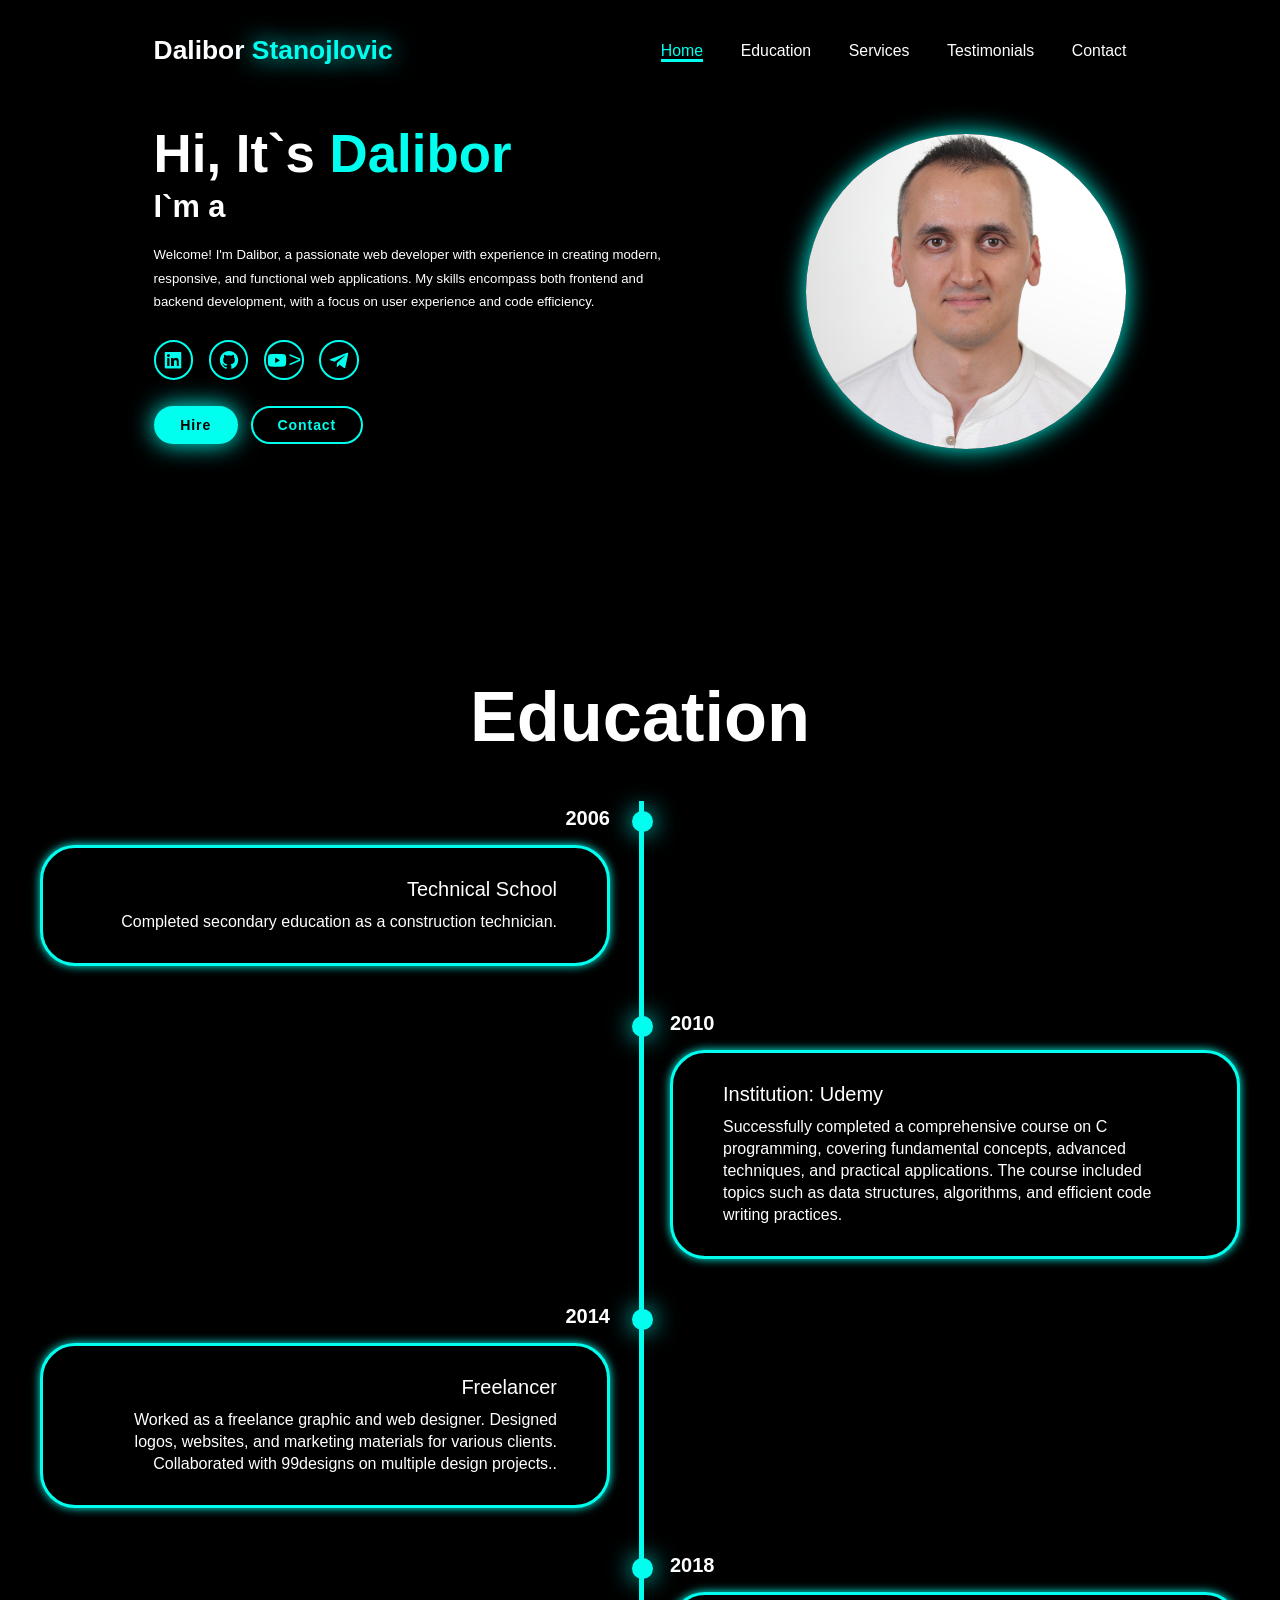
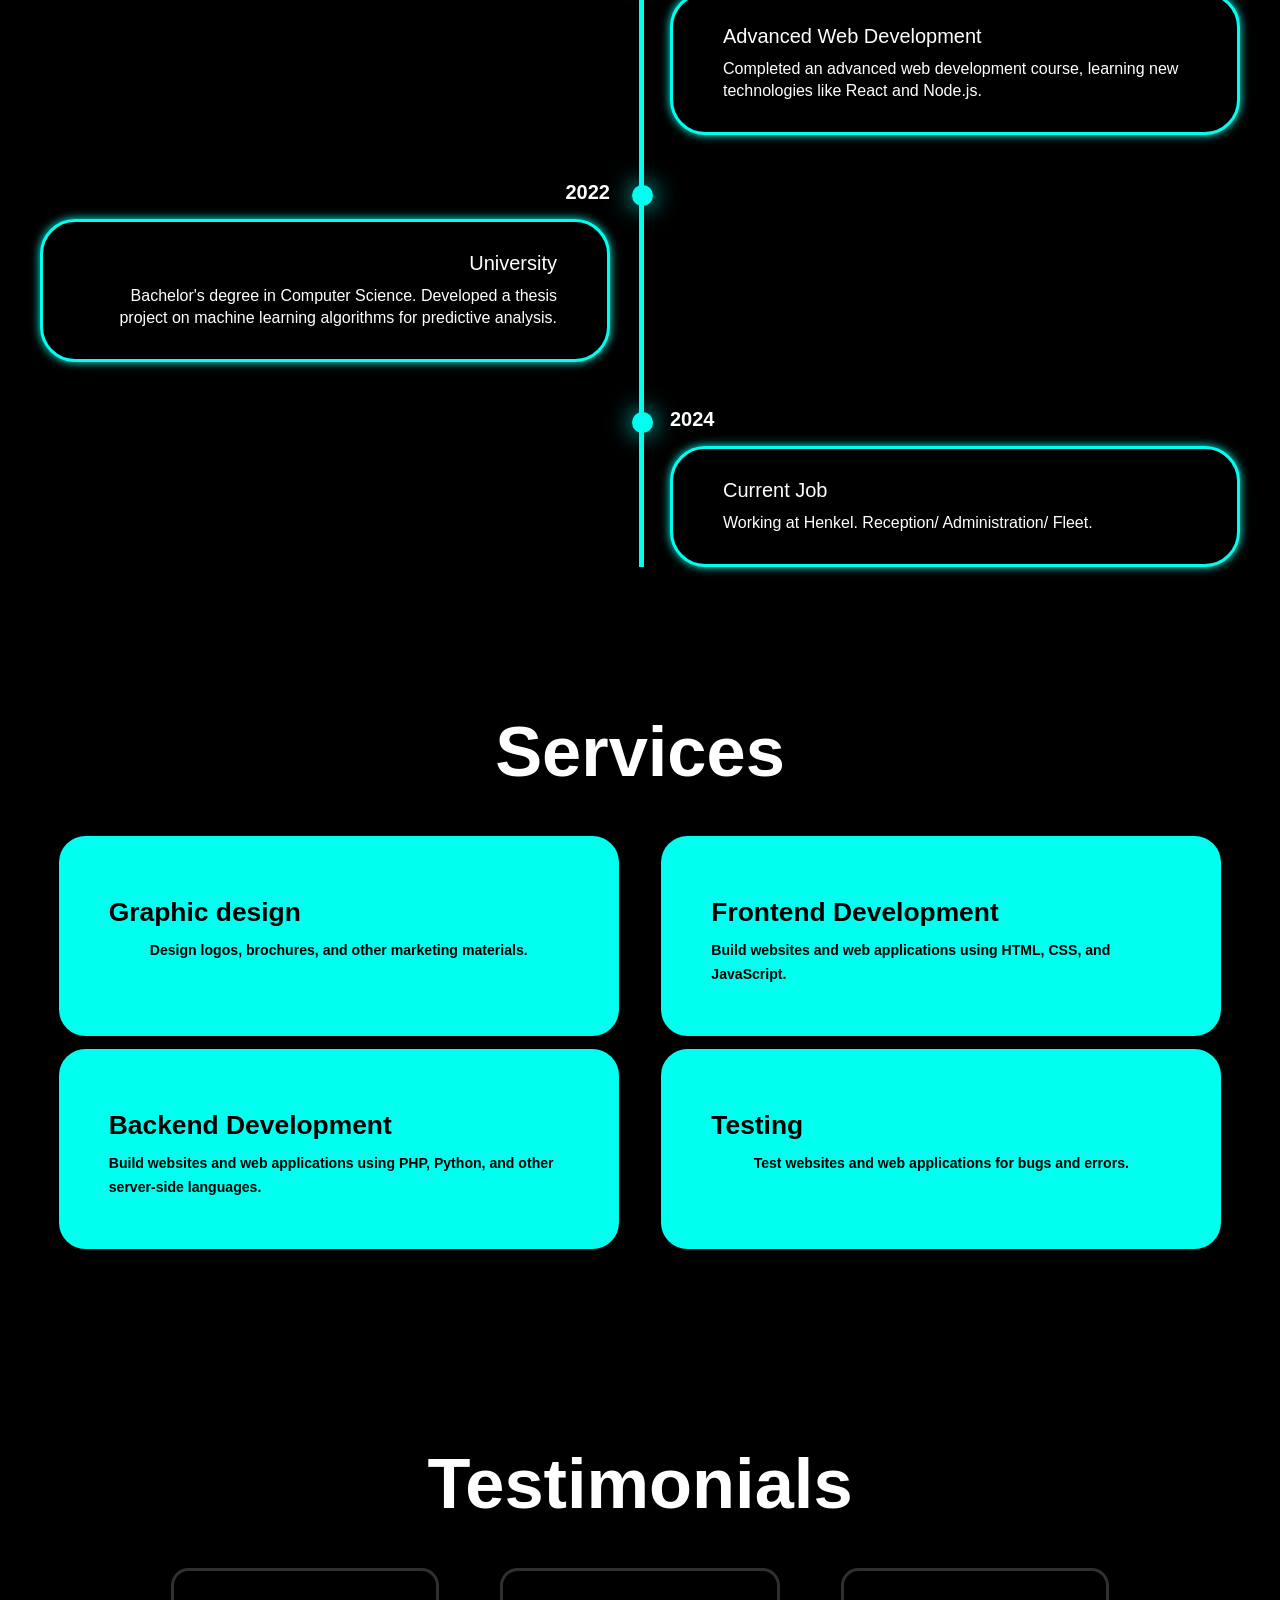
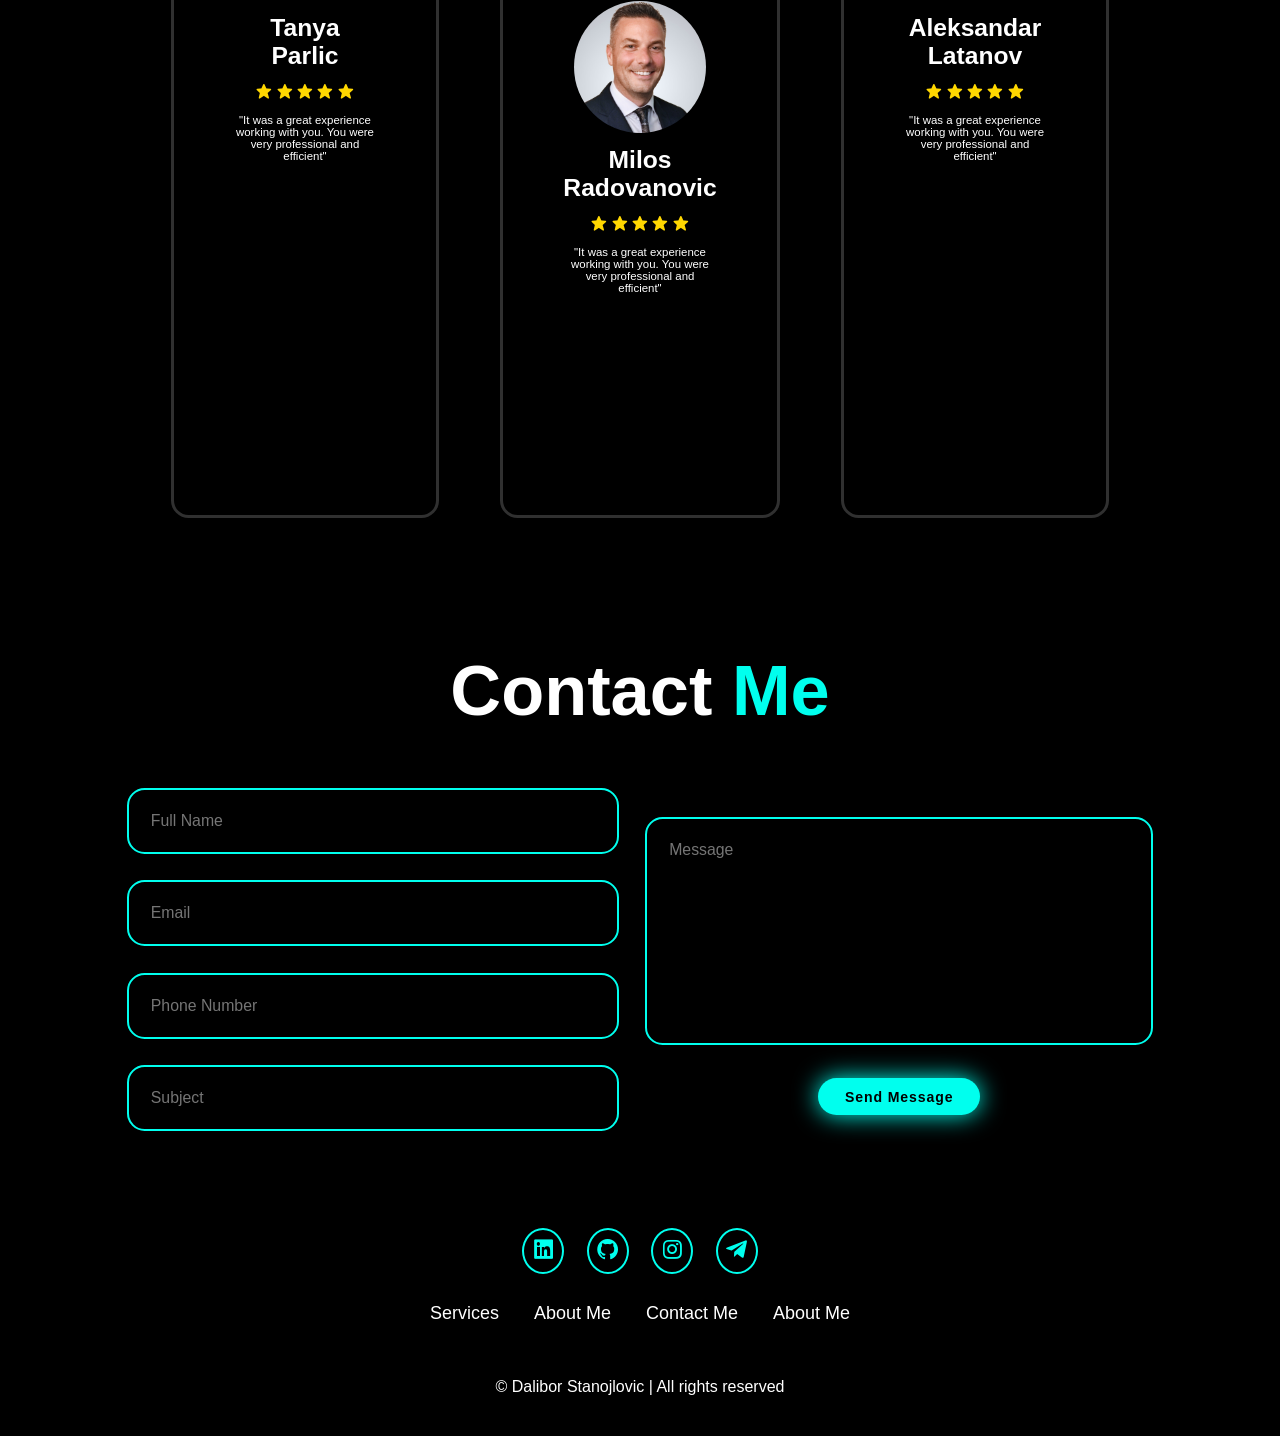
==== portfolio/index.html @ 65d7e9b8 "Add files via upload" ====
<!DOCTYPE html>
<html lang="en">
<head>
    <meta charset="UTF-8">
    <meta name="viewport" content="width=device-width, initial-scale=1.0">
    <meta name="description" content="Portfolio website of Dalibor Stanojlovic, a web developer specializing in frontend and backend development.">
    <meta name="keywords" content="Dalibor Stanojlovic, web developer, frontend development, backend development, portfolio">
    <meta name="author" content="Dalibor Stanojlovic">
    <meta name="robots" content="index, follow">
    <title>Responsive Portfolio Website</title>
    <link rel="stylesheet" href="style.css">
    <link href='https://unpkg.com/boxicons@2.1.4/css/boxicons.min.css' rel='stylesheet'>
</head>
<body>

    <header class="header">
        <a href="#home" class="logo">Dalibor<span> Stanojlovic</span></a>

        <i class='bx bx-menu' id="menu-icon"></i>

        <nav class="navbar">
          <a href="#home" class="active">Home</a>
          <a href="#education">Education</a>
          <a href="#services">Services</a>
          <a href="#testimonials">Testimonials</a>
          <a href="#contact">Contact</a>
        </nav>
    </header>

    <section class="home" id="home">
        <div class="home-content">
            <h1>Hi, It`s<span> Dalibor</span></h1>
            <h3 class="text-animation">I`m a <span></span></h3>
            <p>
                Welcome! I'm Dalibor, a passionate web developer with experience in creating modern, responsive, 
                and functional web applications. My skills encompass both frontend and backend development, 
                with a focus on user experience and code efficiency.
            </p>

            <div class="social-icons">
                <a href="https://www.linkedin.com/in/dalibor-stanojlovic-0438a7133/"><i class='bx bxl-linkedin-square'></i></a>
                <a href="https://github.com/daliborbuca"><i class='bx bxl-github'></i></a>
                <a href="https://www.youtube.com/@WordPressFactory-c9y"><i class='bx bxl-youtube'></i>></i></a>
                <a href="https://t.me/DaliborBuca"><i class='bx bxl-telegram'></i></a>
            </div>

            <div class="btn-group">
                <a href="#" class="btn">Hire</a>
                <a href="#contact" class="btn">Contact</a>
            </div>
        </div>
        <div class="home-img">
            <img src="image.jpg" alt="">
        </div>
    </section>

    <section class="education" id="education">
        <h2 class="heading">Education</h2>

        <div class="timeline-items">
            <div class="timeline-item"> 
                <div class="timeline-dot"></div>
                <div class="timeline-date">2006</div>
                <div class="timeline-content">
                    <h3>Technical School</h3>
                    <p>Completed secondary education as a construction technician.</p>
                </div>
            </div>

            <div class="timeline-item"> 
                <div class="timeline-dot"></div>
                <div class="timeline-date">2010</div>
                <div class="timeline-content">
                    <h3>Institution: Udemy</h3>
                    <p>Successfully completed a comprehensive course on C programming, 
                      covering fundamental concepts, advanced techniques, and practical applications. 
                      The course included topics such as data structures, algorithms, and efficient code writing practices.</p>
                </div>
            </div>

            <div class="timeline-item"> 
                <div class="timeline-dot"></div>
                <div class="timeline-date">2014</div>
                <div class="timeline-content">
                    <h3>Freelancer</h3>
                    <p> Worked as a freelance graphic and web designer. 
                        Designed logos, websites, and marketing materials for various clients. 
                      Collaborated with 99designs on multiple design projects..</p>
                </div>
            </div>

            <div class="timeline-item"> 
                <div class="timeline-dot"></div>
                <div class="timeline-date">2018</div>
                <div class="timeline-content">
                    <h3>Advanced Web Development</h3>
                    <p>Completed an advanced web development course, learning new technologies like React and Node.js.</p>
                </div>
            </div>

            <div class="timeline-item"> 
                <div class="timeline-dot"></div>
                <div class="timeline-date">2022</div>
                <div class="timeline-content">
                    <h3>University</h3>
                    <p>Bachelor's degree in Computer Science. Developed a thesis project on machine learning algorithms for predictive analysis.</p>
                </div>
            </div>

            <div class="timeline-item"> 
                <div class="timeline-dot"></div>
                <div class="timeline-date">2024</div>
                <div class="timeline-content">
                    <h3>Current Job</h3>
                    <p>Working at Henkel. Reception/ Administration/ Fleet.</p>
                </div>
            </div>
        </div>
    </section>

    

    <div class="services" id="services"></div>
      <h2 class="heading">Services</h2>
      
    
      <div class="services-container">

          <div class="service-box">
            <div class="service-info">
              <h4>Graphic design</h4>
              <p>Design logos, brochures, and other marketing materials.</p>
            </div>
          </div>

          <div class="service-box">
            <div class="service-info">
              <h4>Frontend Development</h4>
              <p>Build websites and web applications using HTML, CSS, and JavaScript.</p>
            </div>
          </div>


          <div class="service-box">
            <div class="service-info">
              <h4>Backend Development</h4>
              <p>Build websites and web applications using PHP, Python, and other server-side languages.</p>
            </div>
          </div>

          <div class="service-box">
            <div class="service-info">
              <h4>Testing</h4>
              <p>Test websites and web applications for bugs and errors.</p>
            </div>
          </div>
        </div>
      </section>

    
      <section class="testimonials" id="testimonials">
            <div class="testimonials-box">
                <h2 class="heading">Testimonials</h2>

                <div class="wrapper">
                    <div class="testimonials-items">
                        <img src="1.jpg" alt="">
                        <h2>Tanya Parlic</h2>
                        <div class="rating">
                            <i class='bx bxs-star' 
                            id="star"></i>
                            <i class='bx bxs-star' 
                            id="star"></i>
                            <i class='bx bxs-star' 
                            id="star"></i>
                            <i class='bx bxs-star' 
                            id="star"></i>
                            <i class='bx bxs-star' 
                            id="star"></i>
                        </div>
                        <p>"It was a great experience working with you. 
                          You were very professional and efficient"</p>
                    </div>
                    <div class="testimonials-items">
                        <img src="2.jpg" alt="">
                        <h2>Milos Radovanovic</h2>
                        <div class="rating">
                            <i class='bx bxs-star' 
                            id="star"></i>
                            <i class='bx bxs-star' 
                            id="star"></i>
                            <i class='bx bxs-star' 
                            id="star"></i>
                            <i class='bx bxs-star' 
                            id="star"></i>
                            <i class='bx bxs-star' 
                            id="star"></i>
                    </div>
                    <p>"It was a great experience working with you. 
                      You were very professional and efficient"</p>
                </div>
                <div class="testimonials-items">
                    <img src="3.jpg" alt="">
                    <h2>Aleksandar Latanov</h2>
                    <div class="rating">
                        <i class='bx bxs-star' 
                        id="star"></i>
                        <i class='bx bxs-star' 
                        id="star"></i>
                        <i class='bx bxs-star' 
                        id="star"></i>
                        <i class='bx bxs-star' 
                        id="star"></i>
                        <i class='bx bxs-star' 
                        id="star"></i>
                      </div>
                      <p>"It was a great experience working with you. 
                        You were very professional and efficient"</p>
                      </div>
                  </div>
              </div>  
         </section>


      <div class="contact" id="contact">
        <h2 class="heading">Contact <span>Me</span></h2>

      <form action="">
        <div class="input-group">
          <div class="input-box">
            <input type="text" 
            placeholder="Full Name">
            <input type="email"
            placeholder="Email">
          </div>
           
     <div class="input-box">
      <input type="number" 
      placeholder="Phone Number">
      <input type="text"
      placeholder="Subject">
      </div>
        </div>

      <div class="input-group-2">
      <textarea name="" id="" cols="30" rows="10" 
      placeholder="Message"></textarea>
      <input type="submit" value="Send Message" class="btn">
      </div>
      </form>
    </section>

      <footer class="footer">
        <div class="social">
          <a href="#"><i class='bx bxl-linkedin-square'></i></a>
          <a href="#"><i class='bx bxl-github'></i></a>
          <a href="#"><i class='bx bxl-instagram'></i></a>
          <a href="#"><i class='bx bxl-telegram'></i></a>
        </div>

        <ul class="list">
            <li>
              <a href="#">Services</a>
            </li>
            <li>
              <a href="#">About Me</a>
            </li>
            <li>
              <a href="#">Contact Me</a>
            </li>
        
            <li>
              <a href="#">About Me</a>
            </li>
        </ul>
        <p class="copyright">
          © Dalibor Stanojlovic | All rights reserved
          

        </p>
      </footer>

    <script src="script.js" ></script>

</body>
</html>
---- portfolio/style.css ----
/* General Styling */
* {
  margin: 0;
  padding: 0;
  box-sizing: border-box;
  text-decoration: none;
  border: none;
  outline: none;
  scroll-behavior: smooth;
  font-family: "Poppins", sans-serif;
}

:root {
  --bg-color: rgb(0, 0, 0);
  --second-bg-color: rgba(0, 0, 0, 0);
  --text-color: white;
  --main-color: #00ffee;
}

html {
  font-size: 60%; /* Adjust font size as needed */
  overflow-x: hidden;
}

body {
  background: var(--bg-color);
  color: var(--text-color);
}

/* Header Styling */
.header {
  position: fixed;
  top: 0;
  left: 0;
  width: 100%;
  padding: 4rem 12%;
  background: rgba(3, 3, 3, 0.3);
  backdrop-filter: blur(10px);
  display: flex;
  align-items: center;
  justify-content: space-between;
  z-index: 5;
}

.logo {
  font-size: 3rem;
  color: var(--text-color);
  font-weight: 800;
  cursor: pointer;
  transition: transform 0.3s ease; /* Improved transition */
}

.logo:hover {
  transform: scale(1.1);
}

.logo span {
  text-shadow: 0 0 25px var(--main-color);
}

/* Navbar Styling */
.navbar a {
  font-size: 1.8rem;
  color: var(--text-color);
  margin-left: 4rem;
  font-weight: 500;
  transition: color 0.3s ease;
  border-bottom: 3px solid transparent;
}

.navbar a:hover,
.navbar a.active {
  color: var(--main-color);
  border-bottom: 3px solid var(--main-color);
}

/* Menu Icon Styling */
#menu-icon {
  font-size: 3.6rem;
  color: var(--main-color);
  display: none; /* Will be shown on smaller screens */
}

section {
  min-width: 100vh;
  padding: 10rem 12%;
}

.home {
  display: flex;
  align-items: center;
  justify-content: center;
  gap: 15rem;
}

.home-content {
  display: flex;
  flex-direction: column;
  align-items: baseline;
  text-align: left;
  justify-content: center;
  margin-top: 3rem;
}

span {
  color: var(--main-color);
}

.logo span {
  color: var(--main-color);
}

.home-content h3 {
  margin-bottom: 2rem;
  margin-top: 1rem;
  font-size: 3.5rem;
}

.home-content h1 {
  font-size: 6rem;
  font-weight: 700;
  margin-top: 1.5rem;
  line-height: 1;
}

.home-img {
  border-radius: 50%;
}

.home-img img {
  position: relative;
  top: 3rem;
  width: 25vw;
  border-radius: 50%;
  box-shadow: 0 0 25px var(--main-color);
  cursor: pointer;
  transition: 0.4s ease-in-out;
}

.home-img img:hover {
  box-shadow: 0 0 25px var(--main-color), 0 0 50px var(--main-color), 0 0 100px var(--main-color);
}

.home-content p {
  font-size: 1.5rem;
  font-weight: 500;
  line-height: 1.8;
  max-width: 1000px;
}

.social-icons a {
  display: inline-flex;
  justify-content: center;
  align-items: center;
  width: 4.5rem;
  height: 4.5rem;
  background: transparent;
  border: 2px solid var(--main-color);
  font-size: 2.5rem;
  border-radius: 50%;
  color: var(--main-color);
  margin: 3rem 1.5rem 3rem 0;
  transition: 0.3s ease-in-out;
}

.social-icons a:hover {
  color: var(--text-color);
  transform: scale(1.3) translateY(-5px);
  box-shadow: 0 0 25px var(--main-color);
  background-color: var(--main-color);
}

.btn {
  display: inline-block;
  padding: 1rem 2.8rem;
  background: var(--main-color);
  box-shadow: 0 0 25px var(--main-color);
  border-radius: 4rem;
  font-size: 1.6rem;
  color: black;
  border: 2px solid transparent;
  letter-spacing: 0.1rem;
  font-weight: 600;
  transition: 0.3s ease-in-out;
  cursor: pointer;
}

.btn:hover {
  transform: scale(1.05);
  box-shadow: 0 0 50px var(--main-color);
}

.btn-group {
  display: flex;
  align-items: center;
  gap: 1.5rem;
}

.btn-group a:nth-of-type(2) {
  background-color: black;
  color: var(--main-color);
  border: 2px solid var(--main-color);
  box-shadow: 0 0 25px transparent;
}

.btn-group a:nth-of-type(2):hover {
  box-shadow: 0 0 25px var(--main-color);
  background-color: var(--main-color);
  color: black;
}

.text-animation {
  font-size: 34px;
  font-weight: 600;
  min-width: 280px;
}

.text-animation span {
  position: relative;
}

.text-animation span::before {
  content: "Web Developer";
  color: var(--main-color);
  animation: words 20s infinite;
}

.text-animation span::after {
  content: "";
  background-color: var(--bg-color);
  position: absolute;
  width: calc(100% + 8px);
  height: 100%;
  border-left: 3px solid var(--bg-color);
  right: -8px;
  animation: cursor 0.6s infinite, typing 20s steps(14) infinite;
}

@keyframes cursor {
  to {
    border-left: 2px solid var(--main-color);
  }
}

@keyframes words {
  0%, 20% {
    content: "Frontend Developer";
  }
  21%, 40% {
    content: "Web Designer";
  }
  41%, 60% {
    content: "Fullstack Developer";
  }
  61%, 80% {
    content: "Web Developer";
  }
  81%, 100% {
    content: "Software Tester";
  }
}

@keyframes typing {
  10%, 15%, 30%, 35%, 50%, 55%, 70%, 75%, 90% {
    width: 0;
  }
  5%, 20%, 25%, 40%, 45%, 60%, 65%, 80%, 85% {
    width: calc(100% + 8px);
  }
}
.heading{
  font-size: 8rem;
  text-align: center;
  margin: 5rem 0;
}
.education{
  padding: 100px 15px;
  background: var(--second-bg-color);
}
.education h2{
  margin-bottom: 5rem;
}
.timeline-items{
  max-width: 1200px;
  margin: auto;
  display: flex;
  flex-wrap: wrap;
  position: relative;
}
.timeline-items::before{
  content: "";
  position: absolute;
  width: 5px;
  height: 100%;
  background-color: var(--main-color);
  left: calc(50% - 1px);
}
.timeline-item{
  margin-bottom: 40px;
  width: 100%;
  position: relative;
}
.timeline-item:last-child{
  margin-bottom: 0;
}
.timeline-item:nth-child(odd){
  padding-right: calc(50% + 30px);
  text-align: right;
}
.timeline-item:nth-child(even){
  padding-left: calc(50% + 30px);
}
.timeline-dot{
  height: 21px;
  width: 21px;
  background-color: var(--main-color);
  box-shadow: 0 0 25px var(--main-color);
              0 0 50px var(--main-color);
  position: absolute;
  left: calc(50% - 8px);
  border-radius: 50%;
  top: 10px;
}
.timeline-date{
  font-size: 20px;
  font-weight: 800;
  color: white;
  margin: 6px 0 15px;
}
.timeline-content{
  background-color: var(--bg-color);
  border: 3px solid var(--main-color);
  padding: 30px 50px;
  border-radius: 4rem;
  box-shadow: 0 0 10px var(--main-color);
  cursor: pointer;
  transition: 0.3s ease-in-out;
}
.timeline-content:hover{
  transform: scale(1.05);
  box-shadow: 0 0 25px var(--main-color);
}
.timeline-content h3{
  font-size: 20px;
  color: white;
  margin: 0 0 10px;
  font-weight: 500;
}
.timeline-content p{
  color: white;
  font-size: 16px;
  font-weight: 300;
  line-height: 22px;  
}

::-webkit-scrollbar{
  width: 15px;
}
::-webkit-scrollbar-thumb{
  background-color: var(--main-color);
}
::-webkit-scrollbar-track{
  background-color: var(--bg-color);
  width: 50px;
}
.sevices{
  background-color: var(--bg-color);
  color: black;
}
.sevices h2{
  margin-bottom: 5rem;
  color: white;
}
.services-container {
  display: grid;
  grid-template-columns: repeat(2, 1fr);
  align-items: center;
  gap: 1.5rem; /* Smanji gap da boksovi budu bliže jedan drugom */
}

.service-box {
  background-color: var(--main-color);
  height: 200px;
  border-radius: 3rem;
  border: 6px solid transparent;
  cursor: pointer;
  transition: 0.4s ease-in-out;
  color: black; /* Keeps text color black */
  width: 95%; /* Adjust width to make boxes narrower */
  margin: 0 auto; /* Center the box */
  padding: 3rem; /* Adjust padding to make boxes narrower */
}

.service-box:hover {
  background: white;
  color: black;
  border: 5px solid var(--main-color);
  transform: scale(1.03);
}

.service-box .service-info {
  display: flex;
  flex-direction: column;
  text-align: left;
  max-height: 200px;
  justify-self: left;
  align-items: baseline;
  padding: 2rem 2rem; /* Adjust padding inside the box */
}

.service-info h4 {
  font-size: 3rem;
  font-weight: 800;
  line-height: 2;
}

.service-info p {
  font-size: 1.6rem;
  font-weight: 600;
  max-height: 100px;
  line-height: 1.7;
  margin: auto;
}
.testimonials{
    background: var(--second-bg-color);
}
.testimonials-box{
  background-size: cover;
  display: flex;
  align-items: center;
  justify-content: center;
  flex-direction: column;
}
.testimonials .heading{
  margin-bottom: 5rem;
}
.testimonials-box img{
  width: 15rem;
  border-radius: 50%;
  border: 3px solid var(--main-color)
  box-shadow: 0 0 25px var(--main-color) 
}
.wrapper{
  display: grid;
  grid-template-columns: repeat(3, 1fr);
  gap: 3rem;
}
.testimonials-items{
  min-height: 550px;
  max-width: 450px;
  background-color: rgb(0, 0, 0, 0.7);
  border: 3px solid rgb(238, 238, 238, 0.2);
  border-radius: 2rem;
  margin: 0 2rem;
  padding: 30px 60px;
  cursor: pointer;
  display: flex;
  flex-direction: column;
  align-items: center;
  justify-self: center;
  text-align: center;
  gap: 1.5rem;
  color: white;
  transition: 0.4s ease-out;
}
.testimonials-items:hover{
  border: 3px solid var(--main-color);
  transform: translateY(-10px)scale(1.03);
  box-shadow: 0 0 50px var(--main-color);
}
.testimonials-items h2{
  font-size: 2.8rem;
}
.testimonials-items p{
  font-size: 1.3rem;
}
#star {
  color: gold;
  font-size: 2rem;
}
.contact{
  background-color: var(--bg-color);
}  
.contact h2{
  margin-bottom: 3rem;
  color: white;
}
.contact form{
  display: flex;
  align-items: center;
  justify-content: center;
  gap: 3rem;
  margin: 5rem auto;
  text-align: center;
}
.contact form .input-box{
  display: flex;
  justify-content: center;
  flex-wrap: wrap;
}
.contact form .input-box input,
.contact form textarea{
  width: 100%;
  padding: 2.5rem;
  font-size: 1.8rem;
  color: var(--text-color);
  background: var(--bg-color);
  border-radius: 2rem;
  border: 2px solid var(--main-color);
  margin: 1.5rem 0;
  resize: none;
}
.contact form .btn{
  margin-top: 2rem;
}
.footer{
  position: relative;
  bottom: 0;
  width: 100%;
  padding: 40px 0;
  background-color: var(--second-bg-color);
}
.footer .social{
  text-align: center;
  padding-bottom: 25px;
  color: var(--main-color);
}
.footer .social a{
  font-size: 25px;
  color: var(--main-color);
  border: 2px solid var(--main-color);
  width: 42px;
  line-height: 42px;
  display: inline-block;
  text-align: center;
  border-radius: 50%;
  margin: 0 10px;
  transition: 0.3s ease-in-out;
}
.footer .social a:hover{
  transform: scale(1.2)translateY(-10px);
  background-color: var(--main-color);
  color: black;
  box-shadow: 0 0 25px var(--main-color);
}
.footer ul{
  margin-top: 0;
  padding: 0;
  font-size: 18px;
  line-height: 1.6;
  margin-bottom: 0;
  text-align: center;
}
.footer ul li a{
  color: white;
  border-bottom: 3px solid transparent;
  transition: 0.3s ease-in-out;
}
.footer ul li a:hover{
  border-bottom: 3px solid var(--main-color);
}
.footer ul li{
  display: inline-block;
  padding: 0 15px;
}
.footer .copyright{
  margin-top: 50px;
  text-align: center;
  font-size: 16px;
  color: white;
}
@media(max-width:1285px){
  html{
    font-size: 55%;
  }
  .services-container{
    padding-bottom: 7rem;
    grid-template-columns: repeat(2,1fr);
    margin: 0 5rem;
  }
}
@media(max-width:991px){
  header{
    padding: 2rem 3%;
  }
  section{
    padding: 10rem 3% 2rem;
  }
  .timeline-items::before{
    left: 7px;
  }
  .timeline-item:nth-child(odd){
    padding-right: 0;
    text-align: left;
  }

.timeline-item:nth-child(odd),
.timeline-item:nth-child(even){
  padding-left: 37px;
  }
  .timeline-dot{
    left 0;
  }
  .services{
    padding-bottom: 7rem;
  }
  .contact form{
    flex-direction: column;
  }
  .footer{
    padding: 2rem 3%;
  }
}
@media (max-width:895px){
  #menu-icon{
    display: block;
  }
.navbar{
  position: absolute;
  top: 100%;
  right: 0;
  width: 50%;
  padding: 1rem 3%;
  background: rgba(0, 0, 0, 0.8);
  backdrop-filter: blur(20px);
  border-top-left-radius: 2rem;
  border-left: 2px solid var(--main-color);
  border-bottom: 2px solid var(--main-color);
  display: none;
}
.navbar.active{
  display: block;
}
.navbar a{
  display: block;
  font-size: 2rem;
  margin: 3rem 0;
  color: white;
}
.home{
  flex-direction: column-reverse;
  margin: 5rem 4rem;
}
.home-content h3{
  font-size: 2.6rem;
}
.home-content h1{
  font-size: 8rem;
  margin-top: 3rem;
}
.home-content p{
  max-width: 600px;
  margin: 0 auto;
}
.home-img img{
  width: 56vw;
}
.services h2{
  margin-bottom: 3rem;
}
.services-container{
  grid-template-columns: repeat(1,1fr);
}

}
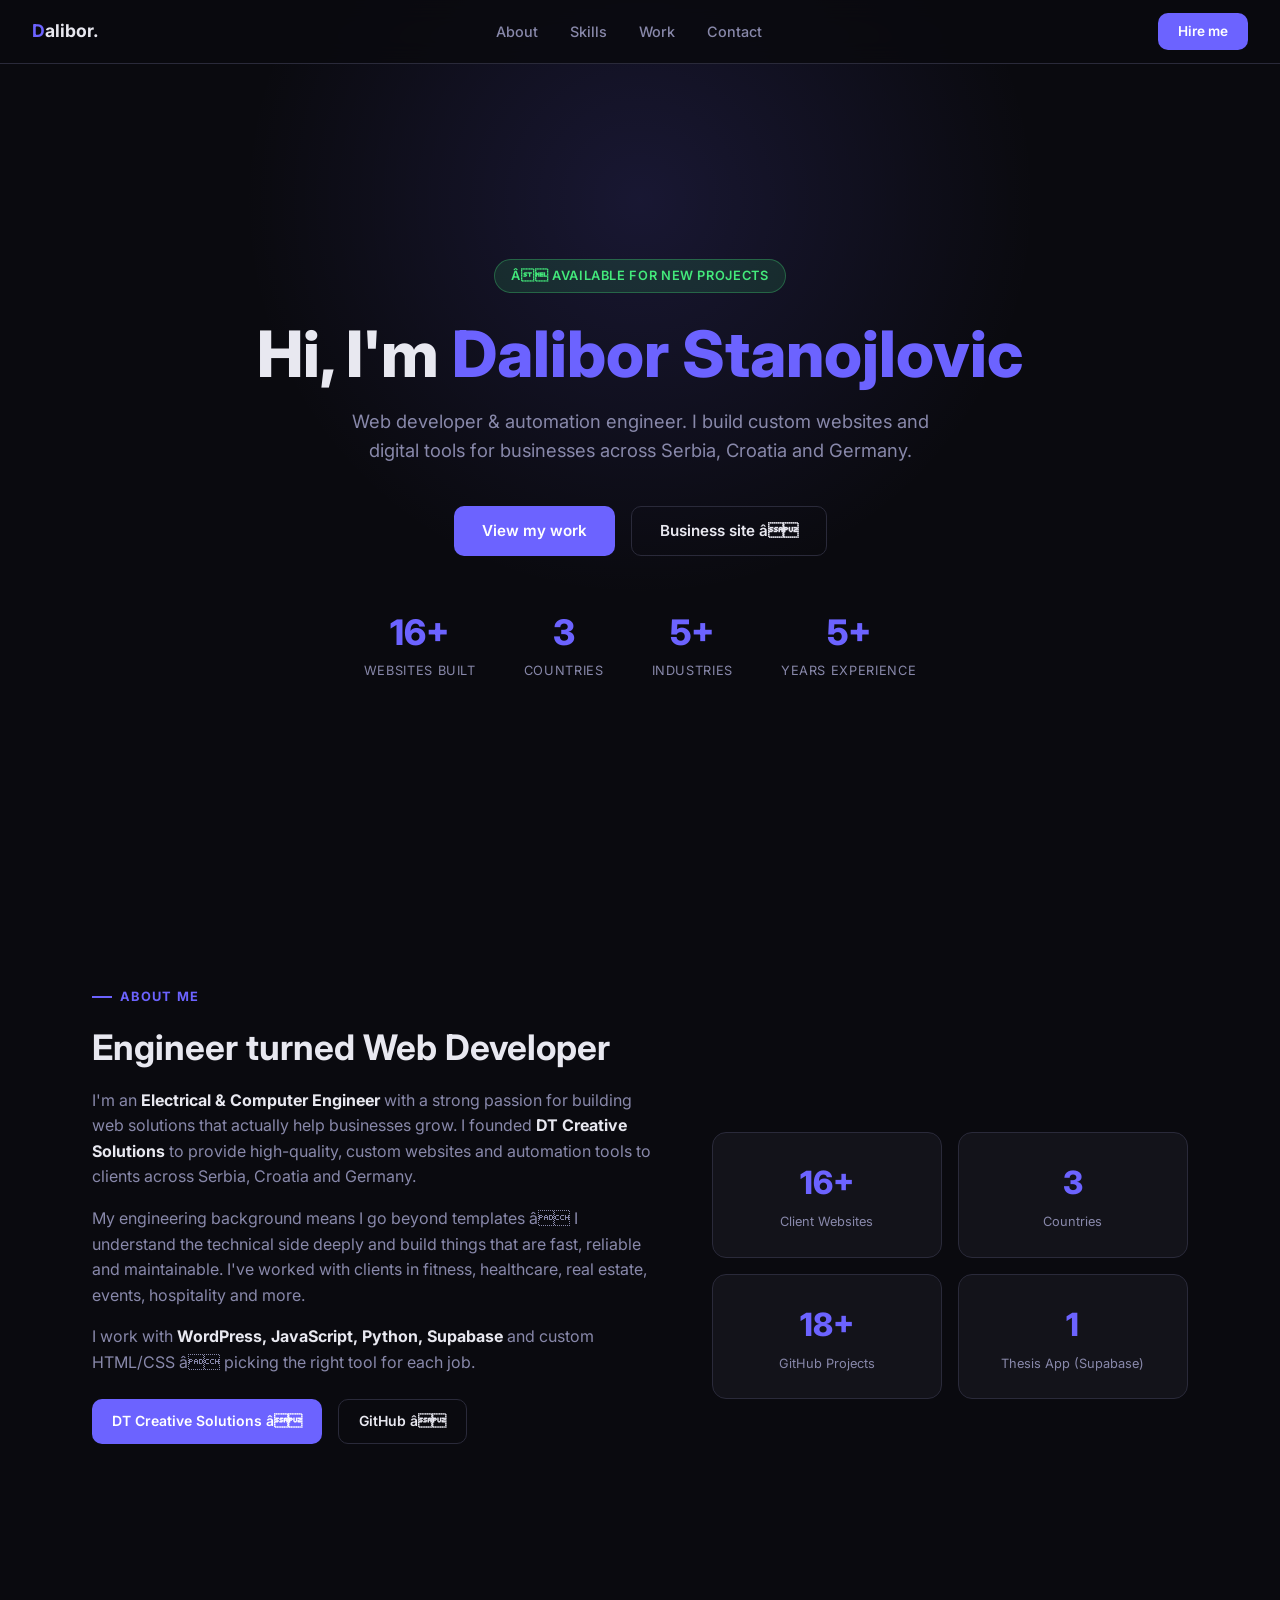
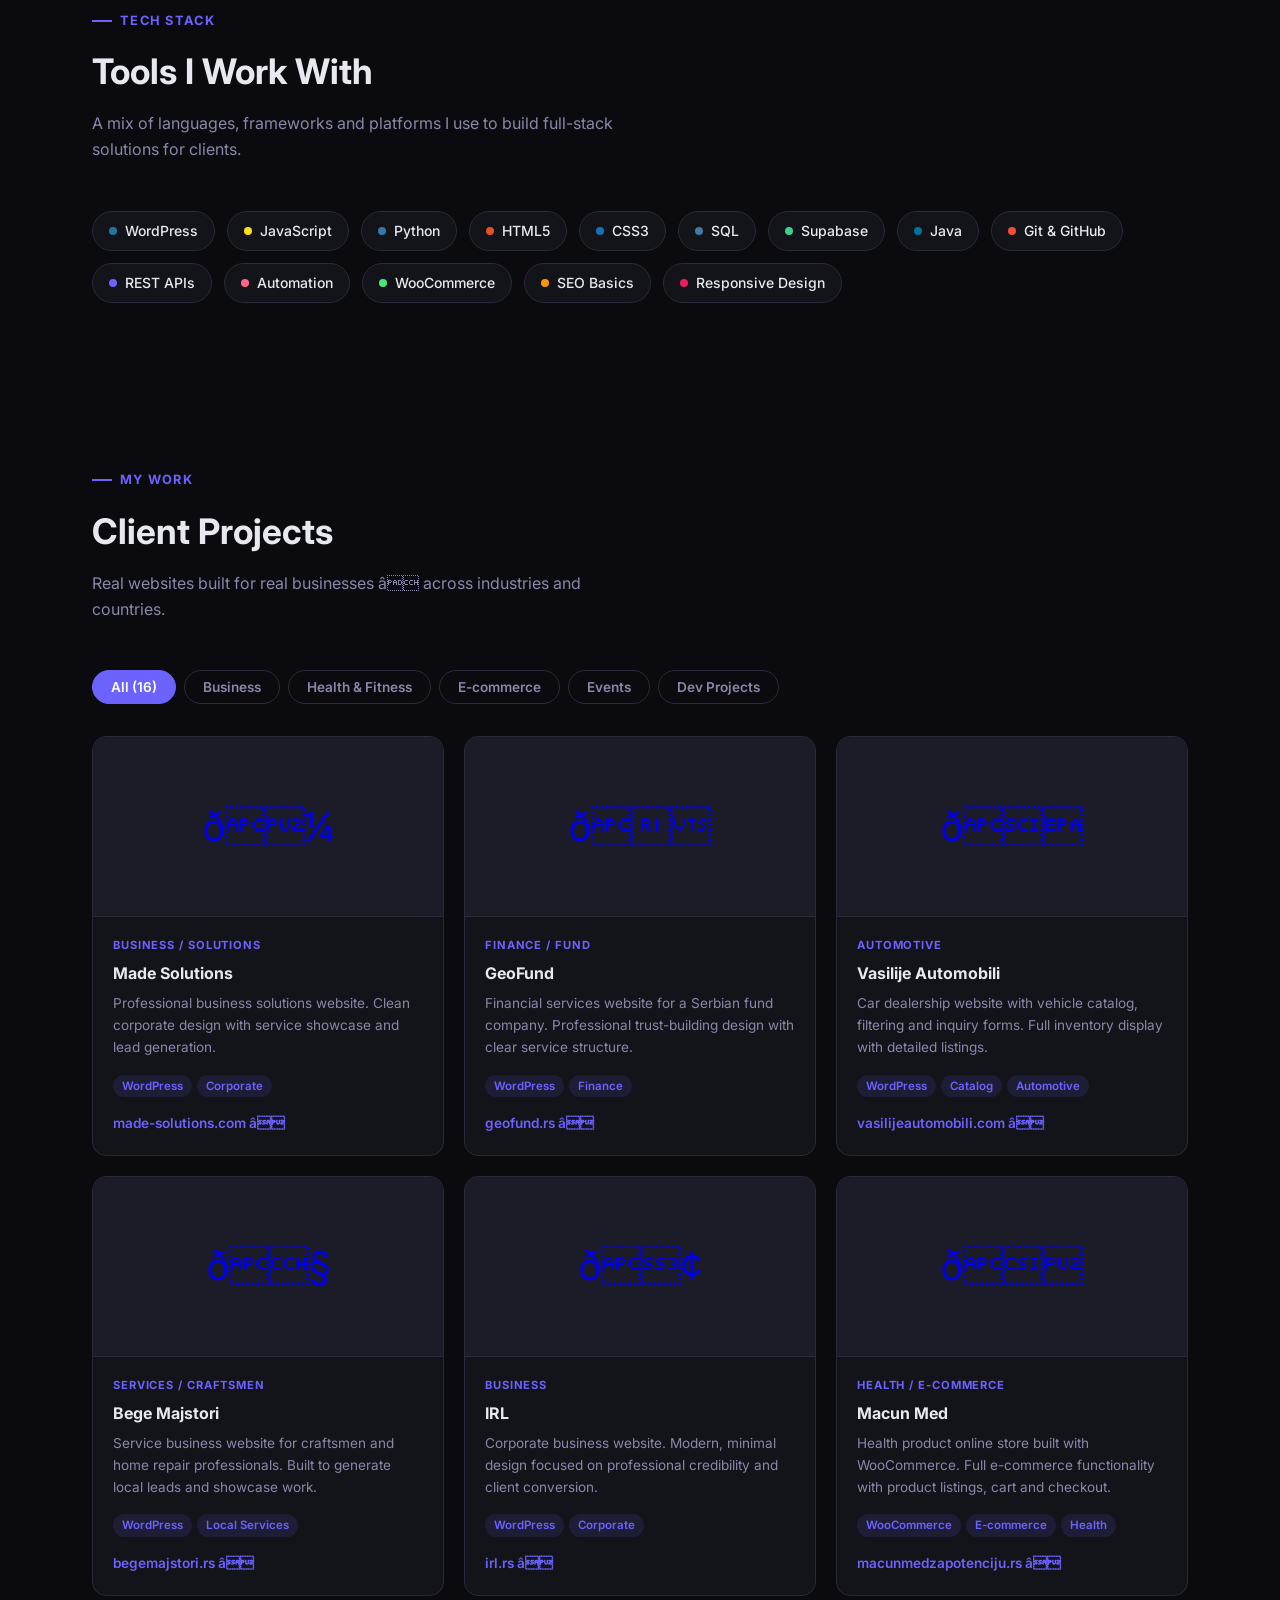
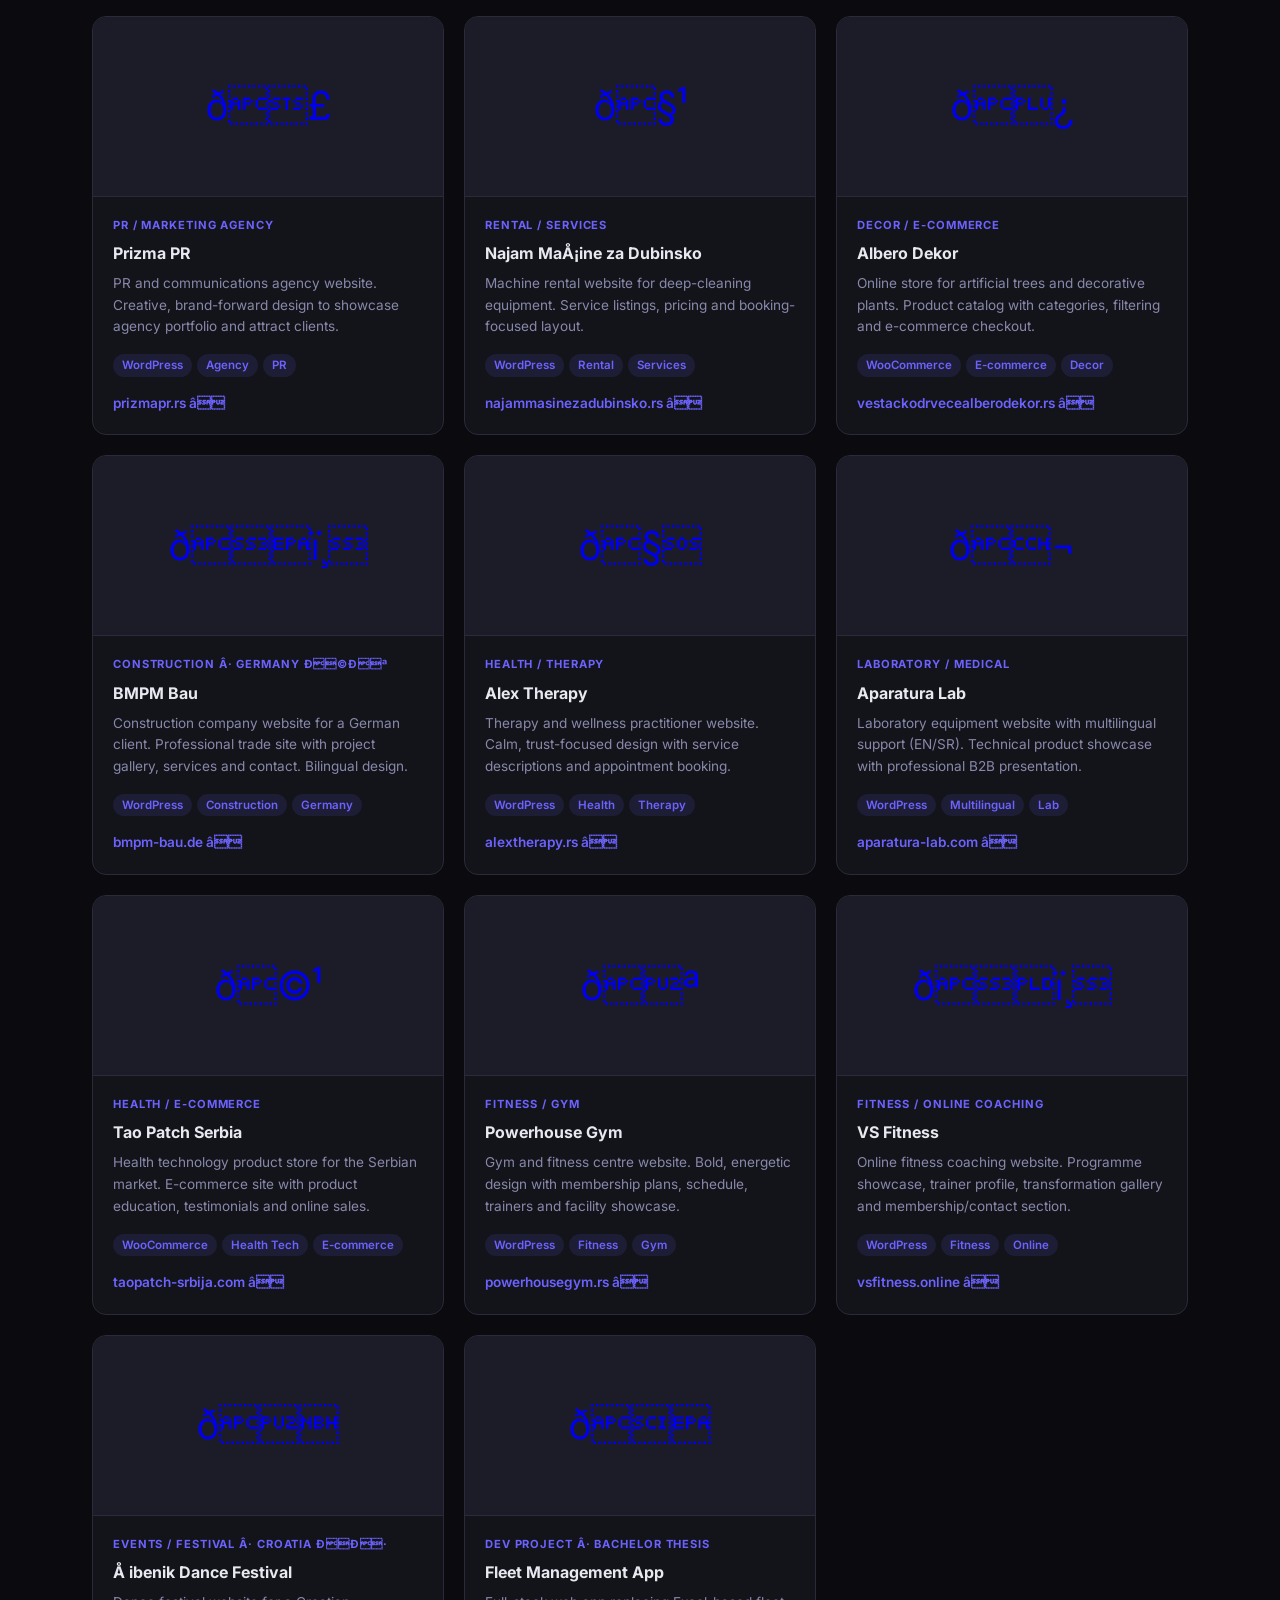
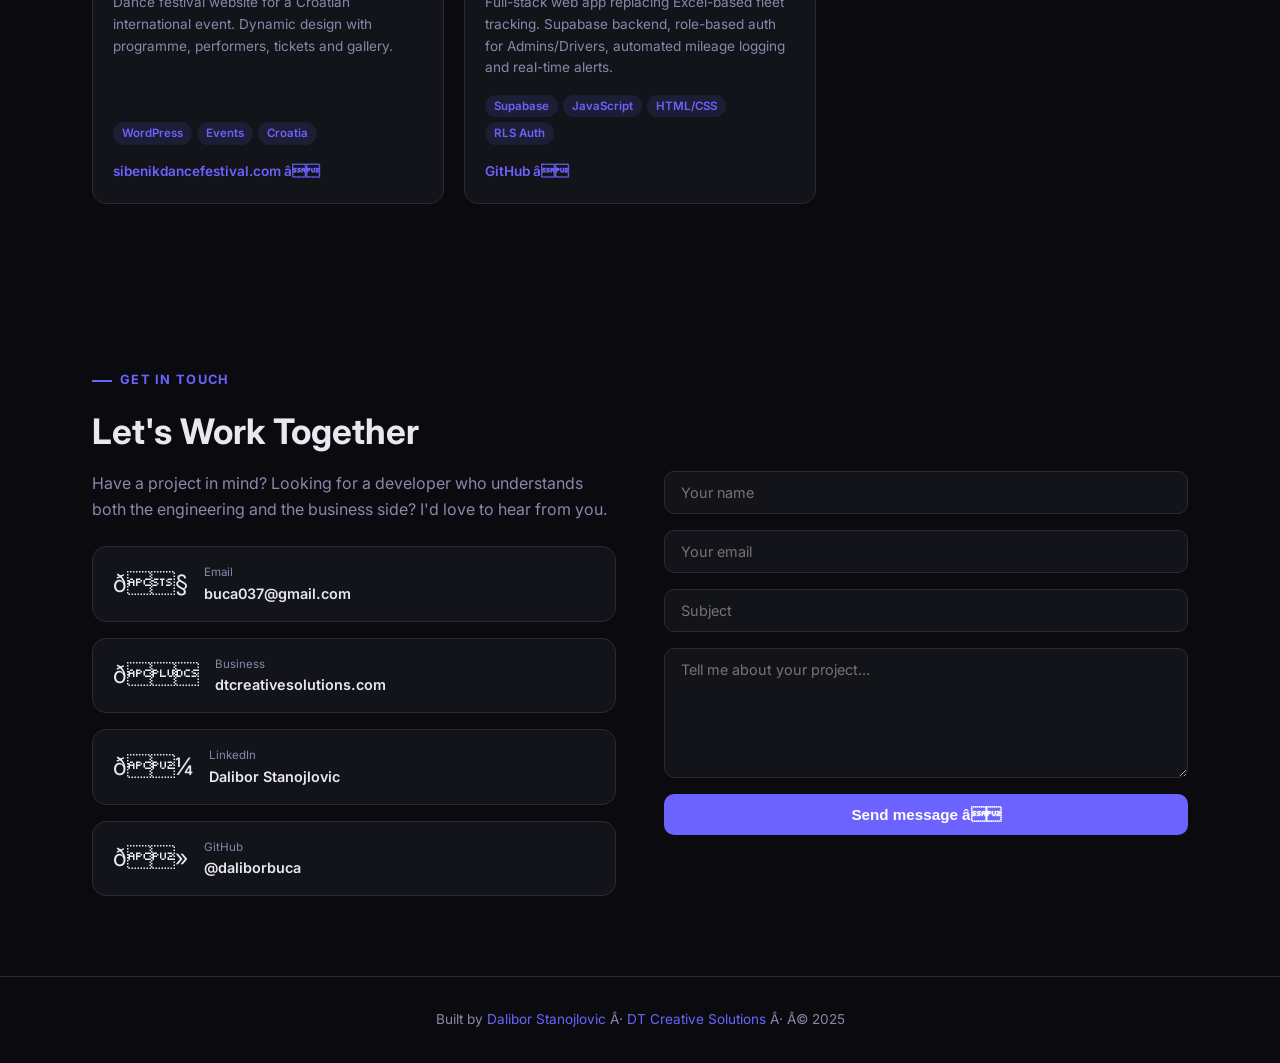
==== commit 71223556: "Update index.html" ====
--- a/portfolio/index.html
+++ b/portfolio/index.html
@@ -1,286 +1,692 @@
 <!DOCTYPE html>
 <html lang="en">
 <head>
-    <meta charset="UTF-8">
-    <meta name="viewport" content="width=device-width, initial-scale=1.0">
-    <meta name="description" content="Portfolio website of Dalibor Stanojlovic, a web developer specializing in frontend and backend development.">
-    <meta name="keywords" content="Dalibor Stanojlovic, web developer, frontend development, backend development, portfolio">
-    <meta name="author" content="Dalibor Stanojlovic">
-    <meta name="robots" content="index, follow">
-    <title>Responsive Portfolio Website</title>
-    <link rel="stylesheet" href="style.css">
-    <link href='https://unpkg.com/boxicons@2.1.4/css/boxicons.min.css' rel='stylesheet'>
+  <meta charset="UTF-8" />
+  <meta name="viewport" content="width=device-width, initial-scale=1.0"/>
+  <title>Dalibor Stanojlovic â Portfolio</title>
+  <link href="https://fonts.googleapis.com/css2?family=Inter:wght@300;400;500;600;700;800&display=swap" rel="stylesheet"/>
+  <style>
+    *, *::before, *::after { box-sizing: border-box; margin: 0; padding: 0; }
+
+    :root {
+      --bg: #0a0a0f;
+      --surface: #13131a;
+      --surface2: #1c1c28;
+      --border: #2a2a3a;
+      --accent: #6c63ff;
+      --accent2: #ff6584;
+      --green: #43e97b;
+      --text: #e8e8f0;
+      --muted: #8888aa;
+      --radius: 14px;
+    }
+
+    html { scroll-behavior: smooth; }
+
+    body {
+      background: var(--bg);
+      color: var(--text);
+      font-family: 'Inter', sans-serif;
+      line-height: 1.6;
+      font-size: 16px;
+    }
+
+    /* ââ NAV ââ */
+    nav {
+      position: fixed; top: 0; left: 0; right: 0; z-index: 100;
+      background: rgba(10,10,15,0.85);
+      backdrop-filter: blur(12px);
+      border-bottom: 1px solid var(--border);
+      display: flex; align-items: center; justify-content: space-between;
+      padding: 0 2rem; height: 64px;
+    }
+    .nav-logo { font-weight: 700; font-size: 1.1rem; color: var(--text); text-decoration: none; }
+    .nav-logo span { color: var(--accent); }
+    .nav-links { display: flex; gap: 2rem; list-style: none; }
+    .nav-links a { color: var(--muted); text-decoration: none; font-size: 0.9rem; font-weight: 500; transition: color 0.2s; }
+    .nav-links a:hover { color: var(--text); }
+
+    /* ââ HERO ââ */
+    .hero {
+      min-height: 100vh;
+      display: flex; align-items: center; justify-content: center;
+      padding: 100px 2rem 60px;
+      text-align: center;
+      position: relative; overflow: hidden;
+    }
+    .hero::before {
+      content: '';
+      position: absolute; top: -200px; left: 50%; transform: translateX(-50%);
+      width: 800px; height: 800px;
+      background: radial-gradient(circle, rgba(108,99,255,0.15) 0%, transparent 70%);
+      pointer-events: none;
+    }
+    .hero-content { position: relative; z-index: 1; max-width: 780px; }
+    .hero-badge {
+      display: inline-block;
+      background: rgba(67,233,123,0.12);
+      border: 1px solid rgba(67,233,123,0.3);
+      color: var(--green);
+      padding: 6px 16px; border-radius: 999px;
+      font-size: 0.8rem; font-weight: 600; letter-spacing: 0.05em;
+      text-transform: uppercase; margin-bottom: 1.5rem;
+    }
+    .hero h1 {
+      font-size: clamp(2.4rem, 6vw, 4rem);
+      font-weight: 800; line-height: 1.15;
+      margin-bottom: 1rem;
+    }
+    .hero h1 .name { color: var(--accent); }
+    .hero-sub {
+      font-size: 1.15rem; color: var(--muted);
+      max-width: 580px; margin: 0 auto 2.5rem;
+    }
+    .hero-btns { display: flex; gap: 1rem; justify-content: center; flex-wrap: wrap; }
+    .btn {
+      display: inline-flex; align-items: center; gap: 8px;
+      padding: 12px 28px; border-radius: 10px;
+      font-weight: 600; font-size: 0.95rem;
+      text-decoration: none; transition: all 0.2s; cursor: pointer; border: none;
+    }
+    .btn-primary { background: var(--accent); color: #fff; }
+    .btn-primary:hover { background: #5a52e0; transform: translateY(-2px); box-shadow: 0 8px 24px rgba(108,99,255,0.35); }
+    .btn-outline { border: 1.5px solid var(--border); color: var(--text); background: transparent; }
+    .btn-outline:hover { border-color: var(--accent); color: var(--accent); transform: translateY(-2px); }
+
+    .hero-stats {
+      display: flex; gap: 3rem; justify-content: center; margin-top: 3rem; flex-wrap: wrap;
+    }
+    .hero-stat .num { font-size: 2.2rem; font-weight: 800; color: var(--accent); }
+    .hero-stat .lbl { font-size: 0.8rem; color: var(--muted); text-transform: uppercase; letter-spacing: 0.05em; }
+
+    /* ââ SECTIONS ââ */
+    section { padding: 80px 2rem; max-width: 1160px; margin: 0 auto; }
+    .section-label {
+      display: inline-flex; align-items: center; gap: 8px;
+      color: var(--accent); font-size: 0.8rem; font-weight: 700;
+      text-transform: uppercase; letter-spacing: 0.1em; margin-bottom: 0.75rem;
+    }
+    .section-label::before { content: ''; display: block; width: 20px; height: 2px; background: var(--accent); }
+    h2.section-title { font-size: clamp(1.6rem, 3vw, 2.2rem); font-weight: 700; margin-bottom: 0.75rem; }
+    .section-desc { color: var(--muted); max-width: 560px; margin-bottom: 3rem; }
+
+    /* ââ ABOUT ââ */
+    .about-grid { display: grid; grid-template-columns: 1.2fr 1fr; gap: 3rem; align-items: center; }
+    @media(max-width:700px){ .about-grid { grid-template-columns: 1fr; } }
+    .about-text p { color: var(--muted); margin-bottom: 1rem; }
+    .about-text strong { color: var(--text); }
+    .about-stats { display: grid; grid-template-columns: 1fr 1fr; gap: 1rem; }
+    .stat-card {
+      background: var(--surface); border: 1px solid var(--border);
+      border-radius: var(--radius); padding: 1.5rem; text-align: center;
+    }
+    .stat-card .num { font-size: 2rem; font-weight: 800; color: var(--accent); }
+    .stat-card .label { font-size: 0.8rem; color: var(--muted); margin-top: 4px; }
+
+    /* ââ SKILLS ââ */
+    .skills-grid { display: flex; flex-wrap: wrap; gap: 12px; }
+    .skill-tag {
+      display: inline-flex; align-items: center; gap: 8px;
+      background: var(--surface); border: 1px solid var(--border);
+      color: var(--text); padding: 8px 16px; border-radius: 999px;
+      font-size: 0.875rem; font-weight: 500; transition: all 0.2s;
+    }
+    .skill-tag:hover { border-color: var(--accent); color: var(--accent); }
+    .skill-dot { width: 8px; height: 8px; border-radius: 50%; flex-shrink: 0; }
+
+    /* ââ FILTER TABS ââ */
+    .filter-tabs { display: flex; gap: 8px; flex-wrap: wrap; margin-bottom: 2rem; }
+    .filter-tab {
+      padding: 8px 18px; border-radius: 999px; border: 1.5px solid var(--border);
+      background: transparent; color: var(--muted); font-size: 0.85rem;
+      font-weight: 600; cursor: pointer; transition: all 0.2s; font-family: inherit;
+    }
+    .filter-tab:hover { border-color: var(--accent); color: var(--accent); }
+    .filter-tab.active { background: var(--accent); border-color: var(--accent); color: #fff; }
+
+    /* ââ PROJECTS GRID ââ */
+    .projects-grid {
+      display: grid; grid-template-columns: repeat(auto-fill, minmax(300px, 1fr)); gap: 1.25rem;
+    }
+    .project-card {
+      background: var(--surface); border: 1px solid var(--border);
+      border-radius: var(--radius); overflow: hidden;
+      transition: all 0.25s; display: flex; flex-direction: column;
+      position: relative;
+    }
+    .project-card:hover { border-color: rgba(108,99,255,0.5); transform: translateY(-5px); box-shadow: 0 16px 40px rgba(0,0,0,0.35); }
+
+    .project-preview {
+      width: 100%; height: 180px; object-fit: cover;
+      background: var(--surface2);
+      display: flex; align-items: center; justify-content: center;
+      font-size: 2.5rem; border-bottom: 1px solid var(--border);
+      text-decoration: none; overflow: hidden; position: relative;
+    }
+    .project-preview iframe {
+      width: 200%; height: 200%; border: none;
+      transform: scale(0.5); transform-origin: top left;
+      pointer-events: none;
+    }
+    .preview-overlay {
+      position: absolute; inset: 0;
+      display: flex; align-items: center; justify-content: center;
+      background: rgba(10,10,15,0.5);
+      opacity: 0; transition: opacity 0.2s;
+    }
+    .project-card:hover .preview-overlay { opacity: 1; }
+    .preview-overlay span {
+      background: var(--accent); color: #fff;
+      padding: 8px 18px; border-radius: 8px;
+      font-size: 0.85rem; font-weight: 600;
+    }
+
+    .project-body { padding: 1.25rem; flex: 1; display: flex; flex-direction: column; }
+    .project-cat {
+      font-size: 0.7rem; font-weight: 700; text-transform: uppercase;
+      letter-spacing: 0.08em; color: var(--accent); margin-bottom: 0.4rem;
+    }
+    .project-card h3 { font-size: 1rem; font-weight: 700; margin-bottom: 0.4rem; }
+    .project-card .project-desc { color: var(--muted); font-size: 0.85rem; flex: 1; margin-bottom: 1rem; }
+    .project-tags { display: flex; flex-wrap: wrap; gap: 5px; margin-bottom: 1rem; }
+    .tag {
+      background: rgba(108,99,255,0.12); color: var(--accent);
+      padding: 2px 9px; border-radius: 999px;
+      font-size: 0.72rem; font-weight: 600;
+    }
+    .project-link {
+      display: inline-flex; align-items: center; gap: 6px;
+      color: var(--accent); font-size: 0.85rem; text-decoration: none;
+      font-weight: 600; transition: gap 0.2s;
+    }
+    .project-link:hover { gap: 10px; }
+
+    /* ââ CONTACT ââ */
+    .contact-grid { display: grid; grid-template-columns: 1fr 1fr; gap: 3rem; align-items: start; }
+    @media(max-width:700px){ .contact-grid { grid-template-columns: 1fr; } }
+    .contact-info p { color: var(--muted); margin-bottom: 1.5rem; }
+    .contact-links { display: flex; flex-direction: column; gap: 1rem; }
+    .contact-link {
+      display: flex; align-items: center; gap: 1rem;
+      background: var(--surface); border: 1px solid var(--border);
+      border-radius: var(--radius); padding: 1rem 1.25rem;
+      text-decoration: none; color: var(--text); transition: all 0.2s;
+    }
+    .contact-link:hover { border-color: var(--accent); transform: translateX(4px); }
+    .contact-link .icon { font-size: 1.5rem; }
+    .contact-link .link-label { font-size: 0.72rem; color: var(--muted); }
+    .contact-link .link-val { font-weight: 600; font-size: 0.9rem; }
+    .contact-form { display: flex; flex-direction: column; gap: 1rem; }
+    .contact-form input, .contact-form textarea {
+      background: var(--surface); border: 1px solid var(--border);
+      color: var(--text); padding: 12px 16px; border-radius: 10px;
+      font-family: inherit; font-size: 0.9rem; outline: none; transition: border 0.2s;
+    }
+    .contact-form input:focus, .contact-form textarea:focus { border-color: var(--accent); }
+    .contact-form textarea { resize: vertical; min-height: 130px; }
+
+    /* ââ FOOTER ââ */
+    footer {
+      border-top: 1px solid var(--border);
+      text-align: center; padding: 2rem;
+      color: var(--muted); font-size: 0.85rem;
+    }
+    footer a { color: var(--accent); text-decoration: none; }
+
+    /* ââ SCROLL REVEAL ââ */
+    .reveal { opacity: 0; transform: translateY(24px); transition: opacity 0.6s ease, transform 0.6s ease; }
+    .reveal.visible { opacity: 1; transform: translateY(0); }
+    .project-card.hidden { display: none; }
+
+    @media(max-width:768px){
+      nav { padding: 0 1rem; }
+      .nav-links { display: none; }
+      section { padding: 60px 1.25rem; }
+    }
+  </style>
 </head>
 <body>
 
-    <header class="header">
-        <a href="#home" class="logo">Dalibor<span> Stanojlovic</span></a>
-
-        <i class='bx bx-menu' id="menu-icon"></i>
-
-        <nav class="navbar">
-          <a href="#home" class="active">Home</a>
-          <a href="#education">Education</a>
-          <a href="#services">Services</a>
-          <a href="#testimonials">Testimonials</a>
-          <a href="#contact">Contact</a>
-        </nav>
-    </header>
-
-    <section class="home" id="home">
-        <div class="home-content">
-            <h1>Hi, It`s<span> Dalibor</span></h1>
-            <h3 class="text-animation">I`m a <span></span></h3>
-            <p>
-                Welcome! I'm Dalibor, a passionate web developer with experience in creating modern, responsive, 
-                and functional web applications. My skills encompass both frontend and backend development, 
-                with a focus on user experience and code efficiency.
-            </p>
-
-            <div class="social-icons">
-                <a href="https://www.linkedin.com/in/dalibor-stanojlovic-0438a7133/"><i class='bx bxl-linkedin-square'></i></a>
-                <a href="https://github.com/daliborbuca"><i class='bx bxl-github'></i></a>
-                <a href="https://www.youtube.com/@WordPressFactory-c9y"><i class='bx bxl-youtube'></i>></i></a>
-                <a href="https://t.me/DaliborBuca"><i class='bx bxl-telegram'></i></a>
-            </div>
-
-            <div class="btn-group">
-                <a href="#" class="btn">Hire</a>
-                <a href="#contact" class="btn">Contact</a>
-            </div>
+<!-- NAV -->
+<nav>
+  <a class="nav-logo" href="#"><span>D</span>alibor.</a>
+  <ul class="nav-links">
+    <li><a href="#about">About</a></li>
+    <li><a href="#skills">Skills</a></li>
+    <li><a href="#projects">Work</a></li>
+    <li><a href="#contact">Contact</a></li>
+  </ul>
+  <a class="btn btn-primary" href="#contact" style="padding:8px 20px;font-size:0.85rem;">Hire me</a>
+</nav>
+
+<!-- HERO -->
+<div class="hero">
+  <div class="hero-content">
+    <div class="hero-badge">â+ Available for new projects</div>
+    <h1>Hi, I'm <span class="name">Dalibor Stanojlovic</span></h1>
+    <p class="hero-sub">Web developer &amp; automation engineer. I build custom websites and digital tools for businesses across Serbia, Croatia and Germany.</p>
+    <div class="hero-btns">
+      <a href="#projects" class="btn btn-primary">View my work</a>
+      <a href="https://dtcreativesolutions.com" class="btn btn-outline" target="_blank">Business site â</a>
+    </div>
+    <div class="hero-stats">
+      <div class="hero-stat"><div class="num">16+</div><div class="lbl">Websites Built</div></div>
+      <div class="hero-stat"><div class="num">3</div><div class="lbl">Countries</div></div>
+      <div class="hero-stat"><div class="num">5+</div><div class="lbl">Industries</div></div>
+      <div class="hero-stat"><div class="num">5+</div><div class="lbl">Years Experience</div></div>
+    </div>
+  </div>
+</div>
+
+<!-- ABOUT -->
+<section id="about">
+  <div class="reveal">
+    <span class="section-label">About me</span>
+    <h2 class="section-title">Engineer turned Web Developer</h2>
+    <div class="about-grid">
+      <div class="about-text">
+        <p>I'm an <strong>Electrical &amp; Computer Engineer</strong> with a strong passion for building web solutions that actually help businesses grow. I founded <strong>DT Creative Solutions</strong> to provide high-quality, custom websites and automation tools to clients across Serbia, Croatia and Germany.</p>
+        <p>My engineering background means I go beyond templates â I understand the technical side deeply and build things that are fast, reliable and maintainable. I've worked with clients in fitness, healthcare, real estate, events, hospitality and more.</p>
+        <p>I work with <strong>WordPress, JavaScript, Python, Supabase</strong> and custom HTML/CSS â picking the right tool for each job.</p>
+        <div style="margin-top:1.5rem; display:flex; gap:1rem; flex-wrap:wrap;">
+          <a href="https://dtcreativesolutions.com" class="btn btn-primary" target="_blank" style="font-size:0.875rem;padding:10px 20px;">DT Creative Solutions â</a>
+          <a href="https://github.com/daliborbuca" class="btn btn-outline" target="_blank" style="font-size:0.875rem;padding:10px 20px;">GitHub â</a>
         </div>
-        <div class="home-img">
-            <img src="image.jpg" alt="">
+      </div>
+      <div class="about-stats">
+        <div class="stat-card"><div class="num">16+</div><div class="label">Client Websites</div></div>
+        <div class="stat-card"><div class="num">3</div><div class="label">Countries</div></div>
+        <div class="stat-card"><div class="num">18+</div><div class="label">GitHub Projects</div></div>
+        <div class="stat-card"><div class="num">1</div><div class="label">Thesis App (Supabase)</div></div>
+      </div>
+    </div>
+  </div>
+</section>
+
+<!-- SKILLS -->
+<section id="skills">
+  <div class="reveal">
+    <span class="section-label">Tech Stack</span>
+    <h2 class="section-title">Tools I Work With</h2>
+    <p class="section-desc">A mix of languages, frameworks and platforms I use to build full-stack solutions for clients.</p>
+    <div class="skills-grid">
+      <span class="skill-tag"><span class="skill-dot" style="background:#21759b"></span>WordPress</span>
+      <span class="skill-tag"><span class="skill-dot" style="background:#f7df1e"></span>JavaScript</span>
+      <span class="skill-tag"><span class="skill-dot" style="background:#3776ab"></span>Python</span>
+      <span class="skill-tag"><span class="skill-dot" style="background:#e34f26"></span>HTML5</span>
+      <span class="skill-tag"><span class="skill-dot" style="background:#1572b6"></span>CSS3</span>
+      <span class="skill-tag"><span class="skill-dot" style="background:#4479a1"></span>SQL</span>
+      <span class="skill-tag"><span class="skill-dot" style="background:#3ecf8e"></span>Supabase</span>
+      <span class="skill-tag"><span class="skill-dot" style="background:#007396"></span>Java</span>
+      <span class="skill-tag"><span class="skill-dot" style="background:#f05032"></span>Git &amp; GitHub</span>
+      <span class="skill-tag"><span class="skill-dot" style="background:#6c63ff"></span>REST APIs</span>
+      <span class="skill-tag"><span class="skill-dot" style="background:#ff6584"></span>Automation</span>
+      <span class="skill-tag"><span class="skill-dot" style="background:#43e97b"></span>WooCommerce</span>
+      <span class="skill-tag"><span class="skill-dot" style="background:#ff9800"></span>SEO Basics</span>
+      <span class="skill-tag"><span class="skill-dot" style="background:#e91e63"></span>Responsive Design</span>
+    </div>
+  </div>
+</section>
+
+<!-- PROJECTS -->
+<section id="projects">
+  <div class="reveal">
+    <span class="section-label">My Work</span>
+    <h2 class="section-title">Client Projects</h2>
+    <p class="section-desc">Real websites built for real businesses â across industries and countries.</p>
+    <div class="filter-tabs">
+      <button class="filter-tab active" onclick="filter('all', this)">All (16)</button>
+      <button class="filter-tab" onclick="filter('business', this)">Business</button>
+      <button class="filter-tab" onclick="filter('health', this)">Health &amp; Fitness</button>
+      <button class="filter-tab" onclick="filter('ecommerce', this)">E-commerce</button>
+      <button class="filter-tab" onclick="filter('events', this)">Events</button>
+      <button class="filter-tab" onclick="filter('dev', this)">Dev Projects</button>
+    </div>
+  </div>
+
+  <div class="projects-grid reveal" id="projects-grid">
+
+    <!-- made-solutions.com -->
+    <div class="project-card" data-cat="business">
+      <a class="project-preview" href="https://made-solutions.com" target="_blank">
+        <span>ð¼</span>
+        <div class="preview-overlay"><span>Visit site â</span></div>
+      </a>
+      <div class="project-body">
+        <div class="project-cat">Business / Solutions</div>
+        <h3>Made Solutions</h3>
+        <p class="project-desc">Professional business solutions website. Clean corporate design with service showcase and lead generation.</p>
+        <div class="project-tags"><span class="tag">WordPress</span><span class="tag">Corporate</span></div>
+        <a class="project-link" href="https://made-solutions.com" target="_blank">made-solutions.com â</a>
+      </div>
+    </div>
+
+    <!-- geofund.rs -->
+    <div class="project-card" data-cat="business">
+      <a class="project-preview" href="https://geofund.rs" target="_blank">
+        <span>ð</span>
+        <div class="preview-overlay"><span>Visit site â</span></div>
+      </a>
+      <div class="project-body">
+        <div class="project-cat">Finance / Fund</div>
+        <h3>GeoFund</h3>
+        <p class="project-desc">Financial services website for a Serbian fund company. Professional trust-building design with clear service structure.</p>
+        <div class="project-tags"><span class="tag">WordPress</span><span class="tag">Finance</span></div>
+        <a class="project-link" href="https://geofund.rs" target="_blank">geofund.rs â</a>
+      </div>
+    </div>
+
+    <!-- vasilijeautomobili.com -->
+    <div class="project-card" data-cat="business ecommerce">
+      <a class="project-preview" href="https://vasilijeautomobili.com" target="_blank">
+        <span>ð</span>
+        <div class="preview-overlay"><span>Visit site â</span></div>
+      </a>
+      <div class="project-body">
+        <div class="project-cat">Automotive</div>
+        <h3>Vasilije Automobili</h3>
+        <p class="project-desc">Car dealership website with vehicle catalog, filtering and inquiry forms. Full inventory display with detailed listings.</p>
+        <div class="project-tags"><span class="tag">WordPress</span><span class="tag">Catalog</span><span class="tag">Automotive</span></div>
+        <a class="project-link" href="https://vasilijeautomobili.com" target="_blank">vasilijeautomobili.com â</a>
+      </div>
+    </div>
+
+    <!-- begemajstori.rs -->
+    <div class="project-card" data-cat="business">
+      <a class="project-preview" href="https://begemajstori.rs" target="_blank">
+        <span>ð§</span>
+        <div class="preview-overlay"><span>Visit site â</span></div>
+      </a>
+      <div class="project-body">
+        <div class="project-cat">Services / Craftsmen</div>
+        <h3>Bege Majstori</h3>
+        <p class="project-desc">Service business website for craftsmen and home repair professionals. Built to generate local leads and showcase work.</p>
+        <div class="project-tags"><span class="tag">WordPress</span><span class="tag">Local Services</span></div>
+        <a class="project-link" href="https://begemajstori.rs" target="_blank">begemajstori.rs â</a>
+      </div>
+    </div>
+
+    <!-- irl.rs -->
+    <div class="project-card" data-cat="business">
+      <a class="project-preview" href="https://irl.rs" target="_blank">
+        <span>ð¢</span>
+        <div class="preview-overlay"><span>Visit site â</span></div>
+      </a>
+      <div class="project-body">
+        <div class="project-cat">Business</div>
+        <h3>IRL</h3>
+        <p class="project-desc">Corporate business website. Modern, minimal design focused on professional credibility and client conversion.</p>
+        <div class="project-tags"><span class="tag">WordPress</span><span class="tag">Corporate</span></div>
+        <a class="project-link" href="https://irl.rs" target="_blank">irl.rs â</a>
+      </div>
+    </div>
+
+    <!-- macunmedzapotenciju.rs -->
+    <div class="project-card" data-cat="health ecommerce">
+      <a class="project-preview" href="https://macunmedzapotenciju.rs/prodavnica" target="_blank">
+        <span>ð</span>
+        <div class="preview-overlay"><span>Visit site â</span></div>
+      </a>
+      <div class="project-body">
+        <div class="project-cat">Health / E-commerce</div>
+        <h3>Macun Med</h3>
+        <p class="project-desc">Health product online store built with WooCommerce. Full e-commerce functionality with product listings, cart and checkout.</p>
+        <div class="project-tags"><span class="tag">WooCommerce</span><span class="tag">E-commerce</span><span class="tag">Health</span></div>
+        <a class="project-link" href="https://macunmedzapotenciju.rs/prodavnica" target="_blank">macunmedzapotenciju.rs â</a>
+      </div>
+    </div>
+
+    <!-- prizmapr.rs -->
+    <div class="project-card" data-cat="business">
+      <a class="project-preview" href="https://prizmapr.rs" target="_blank">
+        <span>ð£</span>
+        <div class="preview-overlay"><span>Visit site â</span></div>
+      </a>
+      <div class="project-body">
+        <div class="project-cat">PR / Marketing Agency</div>
+        <h3>Prizma PR</h3>
+        <p class="project-desc">PR and communications agency website. Creative, brand-forward design to showcase agency portfolio and attract clients.</p>
+        <div class="project-tags"><span class="tag">WordPress</span><span class="tag">Agency</span><span class="tag">PR</span></div>
+        <a class="project-link" href="https://prizmapr.rs" target="_blank">prizmapr.rs â</a>
+      </div>
+    </div>
+
+    <!-- najammasinezadubinsko.rs -->
+    <div class="project-card" data-cat="business ecommerce">
+      <a class="project-preview" href="https://najammasinezadubinsko.rs" target="_blank">
+        <span>ð§¹</span>
+        <div class="preview-overlay"><span>Visit site â</span></div>
+      </a>
+      <div class="project-body">
+        <div class="project-cat">Rental / Services</div>
+        <h3>Najam MaÅ¡ine za Dubinsko</h3>
+        <p class="project-desc">Machine rental website for deep-cleaning equipment. Service listings, pricing and booking-focused layout.</p>
+        <div class="project-tags"><span class="tag">WordPress</span><span class="tag">Rental</span><span class="tag">Services</span></div>
+        <a class="project-link" href="https://najammasinezadubinsko.rs" target="_blank">najammasinezadubinsko.rs â</a>
+      </div>
+    </div>
+
+    <!-- vestackodrvecealberodekor.rs -->
+    <div class="project-card" data-cat="business ecommerce">
+      <a class="project-preview" href="https://vestackodrvecealberodekor.rs" target="_blank">
+        <span>ð¿</span>
+        <div class="preview-overlay"><span>Visit site â</span></div>
+      </a>
+      <div class="project-body">
+        <div class="project-cat">Decor / E-commerce</div>
+        <h3>Albero Dekor</h3>
+        <p class="project-desc">Online store for artificial trees and decorative plants. Product catalog with categories, filtering and e-commerce checkout.</p>
+        <div class="project-tags"><span class="tag">WooCommerce</span><span class="tag">E-commerce</span><span class="tag">Decor</span></div>
+        <a class="project-link" href="https://vestackodrvecealberodekor.rs" target="_blank">vestackodrvecealberodekor.rs â</a>
+      </div>
+    </div>
+
+    <!-- bmpm-bau.de -->
+    <div class="project-card" data-cat="business">
+      <a class="project-preview" href="https://bmpm-bau.de" target="_blank">
+        <span>ðï¸</span>
+        <div class="preview-overlay"><span>Visit site â</span></div>
+      </a>
+      <div class="project-body">
+        <div class="project-cat">Construction Â· Germany ð©ðª</div>
+        <h3>BMPM Bau</h3>
+        <p class="project-desc">Construction company website for a German client. Professional trade site with project gallery, services and contact. Bilingual design.</p>
+        <div class="project-tags"><span class="tag">WordPress</span><span class="tag">Construction</span><span class="tag">Germany</span></div>
+        <a class="project-link" href="https://bmpm-bau.de" target="_blank">bmpm-bau.de â</a>
+      </div>
+    </div>
+
+    <!-- alextherapy.rs -->
+    <div class="project-card" data-cat="health">
+      <a class="project-preview" href="https://alextherapy.rs" target="_blank">
+        <span>ð§</span>
+        <div class="preview-overlay"><span>Visit site â</span></div>
+      </a>
+      <div class="project-body">
+        <div class="project-cat">Health / Therapy</div>
+        <h3>Alex Therapy</h3>
+        <p class="project-desc">Therapy and wellness practitioner website. Calm, trust-focused design with service descriptions and appointment booking.</p>
+        <div class="project-tags"><span class="tag">WordPress</span><span class="tag">Health</span><span class="tag">Therapy</span></div>
+        <a class="project-link" href="https://alextherapy.rs" target="_blank">alextherapy.rs â</a>
+      </div>
+    </div>
+
+    <!-- aparatura-lab.com -->
+    <div class="project-card" data-cat="business">
+      <a class="project-preview" href="https://aparatura-lab.com/en/home" target="_blank">
+        <span>ð¬</span>
+        <div class="preview-overlay"><span>Visit site â</span></div>
+      </a>
+      <div class="project-body">
+        <div class="project-cat">Laboratory / Medical</div>
+        <h3>Aparatura Lab</h3>
+        <p class="project-desc">Laboratory equipment website with multilingual support (EN/SR). Technical product showcase with professional B2B presentation.</p>
+        <div class="project-tags"><span class="tag">WordPress</span><span class="tag">Multilingual</span><span class="tag">Lab</span></div>
+        <a class="project-link" href="https://aparatura-lab.com/en/home" target="_blank">aparatura-lab.com â</a>
+      </div>
+    </div>
+
+    <!-- taopatch-srbija.com -->
+    <div class="project-card" data-cat="health ecommerce">
+      <a class="project-preview" href="https://taopatch-srbija.com" target="_blank">
+        <span>ð©¹</span>
+        <div class="preview-overlay"><span>Visit site â</span></div>
+      </a>
+      <div class="project-body">
+        <div class="project-cat">Health / E-commerce</div>
+        <h3>Tao Patch Serbia</h3>
+        <p class="project-desc">Health technology product store for the Serbian market. E-commerce site with product education, testimonials and online sales.</p>
+        <div class="project-tags"><span class="tag">WooCommerce</span><span class="tag">Health Tech</span><span class="tag">E-commerce</span></div>
+        <a class="project-link" href="https://taopatch-srbija.com" target="_blank">taopatch-srbija.com â</a>
+      </div>
+    </div>
+
+    <!-- powerhousegym.rs -->
+    <div class="project-card" data-cat="health">
+      <a class="project-preview" href="https://powerhousegym.rs" target="_blank">
+        <span>ðª</span>
+        <div class="preview-overlay"><span>Visit site â</span></div>
+      </a>
+      <div class="project-body">
+        <div class="project-cat">Fitness / Gym</div>
+        <h3>Powerhouse Gym</h3>
+        <p class="project-desc">Gym and fitness centre website. Bold, energetic design with membership plans, schedule, trainers and facility showcase.</p>
+        <div class="project-tags"><span class="tag">WordPress</span><span class="tag">Fitness</span><span class="tag">Gym</span></div>
+        <a class="project-link" href="https://powerhousegym.rs" target="_blank">powerhousegym.rs â</a>
+      </div>
+    </div>
+
+    <!-- vsfitness.online -->
+    <div class="project-card" data-cat="health">
+      <a class="project-preview" href="https://vsfitness.online" target="_blank">
+        <span>ðï¸</span>
+        <div class="preview-overlay"><span>Visit site â</span></div>
+      </a>
+      <div class="project-body">
+        <div class="project-cat">Fitness / Online Coaching</div>
+        <h3>VS Fitness</h3>
+        <p class="project-desc">Online fitness coaching website. Programme showcase, trainer profile, transformation gallery and membership/contact section.</p>
+        <div class="project-tags"><span class="tag">WordPress</span><span class="tag">Fitness</span><span class="tag">Online</span></div>
+        <a class="project-link" href="https://vsfitness.online" target="_blank">vsfitness.online â</a>
+      </div>
+    </div>
+
+    <!-- sibenikdancefestival.com -->
+    <div class="project-card" data-cat="events">
+      <a class="project-preview" href="https://sibenikdancefestival.com" target="_blank">
+        <span>ð</span>
+        <div class="preview-overlay"><span>Visit site â</span></div>
+      </a>
+      <div class="project-body">
+        <div class="project-cat">Events / Festival Â· Croatia ð­ð·</div>
+        <h3>Å ibenik Dance Festival</h3>
+        <p class="project-desc">Dance festival website for a Croatian international event. Dynamic design with programme, performers, tickets and gallery.</p>
+        <div class="project-tags"><span class="tag">WordPress</span><span class="tag">Events</span><span class="tag">Croatia</span></div>
+        <a class="project-link" href="https://sibenikdancefestival.com" target="_blank">sibenikdancefestival.com â</a>
+      </div>
+    </div>
+
+    <!-- Fleet Management App -->
+    <div class="project-card" data-cat="dev">
+      <a class="project-preview" href="https://github.com/daliborbuca/fleet-management-app" target="_blank">
+        <span>ð</span>
+        <div class="preview-overlay"><span>View on GitHub â</span></div>
+      </a>
+      <div class="project-body">
+        <div class="project-cat">Dev Project Â· Bachelor Thesis</div>
+        <h3>Fleet Management App</h3>
+        <p class="project-desc">Full-stack web app replacing Excel-based fleet tracking. Supabase backend, role-based auth for Admins/Drivers, automated mileage logging and real-time alerts.</p>
+        <div class="project-tags"><span class="tag">Supabase</span><span class="tag">JavaScript</span><span class="tag">HTML/CSS</span><span class="tag">RLS Auth</span></div>
+        <a class="project-link" href="https://github.com/daliborbuca/fleet-management-app" target="_blank">GitHub â</a>
+      </div>
+    </div>
+
+  </div>
+</section>
+
+<!-- CONTACT -->
+<section id="contact">
+  <div class="reveal">
+    <span class="section-label">Get in touch</span>
+    <h2 class="section-title">Let's Work Together</h2>
+    <div class="contact-grid">
+      <div class="contact-info">
+        <p>Have a project in mind? Looking for a developer who understands both the engineering and the business side? I'd love to hear from you.</p>
+        <div class="contact-links">
+          <a class="contact-link" href="mailto:buca037@gmail.com">
+            <span class="icon">ð§</span>
+            <div><div class="link-label">Email</div><div class="link-val">buca037@gmail.com</div></div>
+          </a>
+          <a class="contact-link" href="https://dtcreativesolutions.com" target="_blank">
+            <span class="icon">ð</span>
+            <div><div class="link-label">Business</div><div class="link-val">dtcreativesolutions.com</div></div>
+          </a>
+          <a class="contact-link" href="https://www.linkedin.com/in/dalibor-stanojlovic-0438a7133" target="_blank">
+            <span class="icon">ð¼</span>
+            <div><div class="link-label">LinkedIn</div><div class="link-val">Dalibor Stanojlovic</div></div>
+          </a>
+          <a class="contact-link" href="https://github.com/daliborbuca" target="_blank">
+            <span class="icon">ð»</span>
+            <div><div class="link-label">GitHub</div><div class="link-val">@daliborbuca</div></div>
+          </a>
         </div>
-    </section>
-
-    <section class="education" id="education">
-        <h2 class="heading">Education</h2>
-
-        <div class="timeline-items">
-            <div class="timeline-item"> 
-                <div class="timeline-dot"></div>
-                <div class="timeline-date">2006</div>
-                <div class="timeline-content">
-                    <h3>Technical School</h3>
-                    <p>Completed secondary education as a construction technician.</p>
-                </div>
-            </div>
-
-            <div class="timeline-item"> 
-                <div class="timeline-dot"></div>
-                <div class="timeline-date">2010</div>
-                <div class="timeline-content">
-                    <h3>Institution: Udemy</h3>
-                    <p>Successfully completed a comprehensive course on C programming, 
-                      covering fundamental concepts, advanced techniques, and practical applications. 
-                      The course included topics such as data structures, algorithms, and efficient code writing practices.</p>
-                </div>
-            </div>
-
-            <div class="timeline-item"> 
-                <div class="timeline-dot"></div>
-                <div class="timeline-date">2014</div>
-                <div class="timeline-content">
-                    <h3>Freelancer</h3>
-                    <p> Worked as a freelance graphic and web designer. 
-                        Designed logos, websites, and marketing materials for various clients. 
-                      Collaborated with 99designs on multiple design projects..</p>
-                </div>
-            </div>
-
-            <div class="timeline-item"> 
-                <div class="timeline-dot"></div>
-                <div class="timeline-date">2018</div>
-                <div class="timeline-content">
-                    <h3>Advanced Web Development</h3>
-                    <p>Completed an advanced web development course, learning new technologies like React and Node.js.</p>
-                </div>
-            </div>
-
-            <div class="timeline-item"> 
-                <div class="timeline-dot"></div>
-                <div class="timeline-date">2022</div>
-                <div class="timeline-content">
-                    <h3>University</h3>
-                    <p>Bachelor's degree in Computer Science. Developed a thesis project on machine learning algorithms for predictive analysis.</p>
-                </div>
-            </div>
-
-            <div class="timeline-item"> 
-                <div class="timeline-dot"></div>
-                <div class="timeline-date">2024</div>
-                <div class="timeline-content">
-                    <h3>Current Job</h3>
-                    <p>Working at Henkel. Reception/ Administration/ Fleet.</p>
-                </div>
-            </div>
-        </div>
-    </section>
-
-    
-
-    <div class="services" id="services"></div>
-      <h2 class="heading">Services</h2>
-      
-    
-      <div class="services-container">
-
-          <div class="service-box">
-            <div class="service-info">
-              <h4>Graphic design</h4>
-              <p>Design logos, brochures, and other marketing materials.</p>
-            </div>
-          </div>
-
-          <div class="service-box">
-            <div class="service-info">
-              <h4>Frontend Development</h4>
-              <p>Build websites and web applications using HTML, CSS, and JavaScript.</p>
-            </div>
-          </div>
-
-
-          <div class="service-box">
-            <div class="service-info">
-              <h4>Backend Development</h4>
-              <p>Build websites and web applications using PHP, Python, and other server-side languages.</p>
-            </div>
-          </div>
-
-          <div class="service-box">
-            <div class="service-info">
-              <h4>Testing</h4>
-              <p>Test websites and web applications for bugs and errors.</p>
-            </div>
-          </div>
-        </div>
-      </section>
-
-    
-      <section class="testimonials" id="testimonials">
-            <div class="testimonials-box">
-                <h2 class="heading">Testimonials</h2>
-
-                <div class="wrapper">
-                    <div class="testimonials-items">
-                        <img src="1.jpg" alt="">
-                        <h2>Tanya Parlic</h2>
-                        <div class="rating">
-                            <i class='bx bxs-star' 
-                            id="star"></i>
-                            <i class='bx bxs-star' 
-                            id="star"></i>
-                            <i class='bx bxs-star' 
-                            id="star"></i>
-                            <i class='bx bxs-star' 
-                            id="star"></i>
-                            <i class='bx bxs-star' 
-                            id="star"></i>
-                        </div>
-                        <p>"It was a great experience working with you. 
-                          You were very professional and efficient"</p>
-                    </div>
-                    <div class="testimonials-items">
-                        <img src="2.jpg" alt="">
-                        <h2>Milos Radovanovic</h2>
-                        <div class="rating">
-                            <i class='bx bxs-star' 
-                            id="star"></i>
-                            <i class='bx bxs-star' 
-                            id="star"></i>
-                            <i class='bx bxs-star' 
-                            id="star"></i>
-                            <i class='bx bxs-star' 
-                            id="star"></i>
-                            <i class='bx bxs-star' 
-                            id="star"></i>
-                    </div>
-                    <p>"It was a great experience working with you. 
-                      You were very professional and efficient"</p>
-                </div>
-                <div class="testimonials-items">
-                    <img src="3.jpg" alt="">
-                    <h2>Aleksandar Latanov</h2>
-                    <div class="rating">
-                        <i class='bx bxs-star' 
-                        id="star"></i>
-                        <i class='bx bxs-star' 
-                        id="star"></i>
-                        <i class='bx bxs-star' 
-                        id="star"></i>
-                        <i class='bx bxs-star' 
-                        id="star"></i>
-                        <i class='bx bxs-star' 
-                        id="star"></i>
-                      </div>
-                      <p>"It was a great experience working with you. 
-                        You were very professional and efficient"</p>
-                      </div>
-                  </div>
-              </div>  
-         </section>
-
-
-      <div class="contact" id="contact">
-        <h2 class="heading">Contact <span>Me</span></h2>
-
-      <form action="">
-        <div class="input-group">
-          <div class="input-box">
-            <input type="text" 
-            placeholder="Full Name">
-            <input type="email"
-            placeholder="Email">
-          </div>
-           
-     <div class="input-box">
-      <input type="number" 
-      placeholder="Phone Number">
-      <input type="text"
-      placeholder="Subject">
-      </div>
-        </div>
-
-      <div class="input-group-2">
-      <textarea name="" id="" cols="30" rows="10" 
-      placeholder="Message"></textarea>
-      <input type="submit" value="Send Message" class="btn">
-      </div>
-      </form>
-    </section>
-
-      <footer class="footer">
-        <div class="social">
-          <a href="#"><i class='bx bxl-linkedin-square'></i></a>
-          <a href="#"><i class='bx bxl-github'></i></a>
-          <a href="#"><i class='bx bxl-instagram'></i></a>
-          <a href="#"><i class='bx bxl-telegram'></i></a>
-        </div>
-
-        <ul class="list">
-            <li>
-              <a href="#">Services</a>
-            </li>
-            <li>
-              <a href="#">About Me</a>
-            </li>
-            <li>
-              <a href="#">Contact Me</a>
-            </li>
-        
-            <li>
-              <a href="#">About Me</a>
-            </li>
-        </ul>
-        <p class="copyright">
-          © Dalibor Stanojlovic | All rights reserved
-          
-
-        </p>
-      </footer>
-
-    <script src="script.js" ></script>
-
+      </div>
+      <div>
+        <form class="contact-form" onsubmit="handleForm(event)">
+          <input type="text" placeholder="Your name" required />
+          <input type="email" placeholder="Your email" required />
+          <input type="text" placeholder="Subject" />
+          <textarea placeholder="Tell me about your project..."></textarea>
+          <button type="submit" class="btn btn-primary" style="justify-content:center;">Send message â</button>
+        </form>
+      </div>
+    </div>
+  </div>
+</section>
+
+<footer>
+  <p>Built by <a href="https://github.com/daliborbuca">Dalibor Stanojlovic</a> Â· <a href="https://dtcreativesolutions.com">DT Creative Solutions</a> Â· Â© 2025</p>
+</footer>
+
+<script>
+  // Scroll reveal
+  const observer = new IntersectionObserver((entries) => {
+    entries.forEach(e => { if(e.isIntersecting) e.target.classList.add('visible'); });
+  }, { threshold: 0.1 });
+  document.querySelectorAll('.reveal').forEach(el => observer.observe(el));
+
+  // Filter
+  function filter(cat, btn) {
+    document.querySelectorAll('.filter-tab').forEach(t => t.classList.remove('active'));
+    btn.classList.add('active');
+    document.querySelectorAll('.project-card').forEach(card => {
+      if (cat === 'all') {
+        card.classList.remove('hidden');
+      } else {
+        const cats = (card.dataset.cat || '').split(' ');
+        card.classList.toggle('hidden', !cats.includes(cat));
+      }
+    });
+  }
+
+  // Contact form
+  function handleForm(e) {
+    e.preventDefault();
+    const btn = e.target.querySelector('button');
+    btn.textContent = 'â Message sent!';
+    btn.style.background = '#43e97b'; btn.style.color = '#000';
+    setTimeout(() => { btn.textContent = 'Send message â'; btn.style.background = ''; btn.style.color = ''; }, 3000);
+  }
+
+  // Active nav
+  const sections = document.querySelectorAll('section[id]');
+  const navLinks = document.querySelectorAll('.nav-links a');
+  window.addEventListener('scroll', () => {
+    let current = '';
+    sections.forEach(s => { if(window.scrollY >= s.offsetTop - 100) current = s.getAttribute('id'); });
+    navLinks.forEach(a => { a.style.color = a.getAttribute('href') === '#'+current ? 'var(--text)' : ''; });
+  });
+</script>
 </body>
 </html>
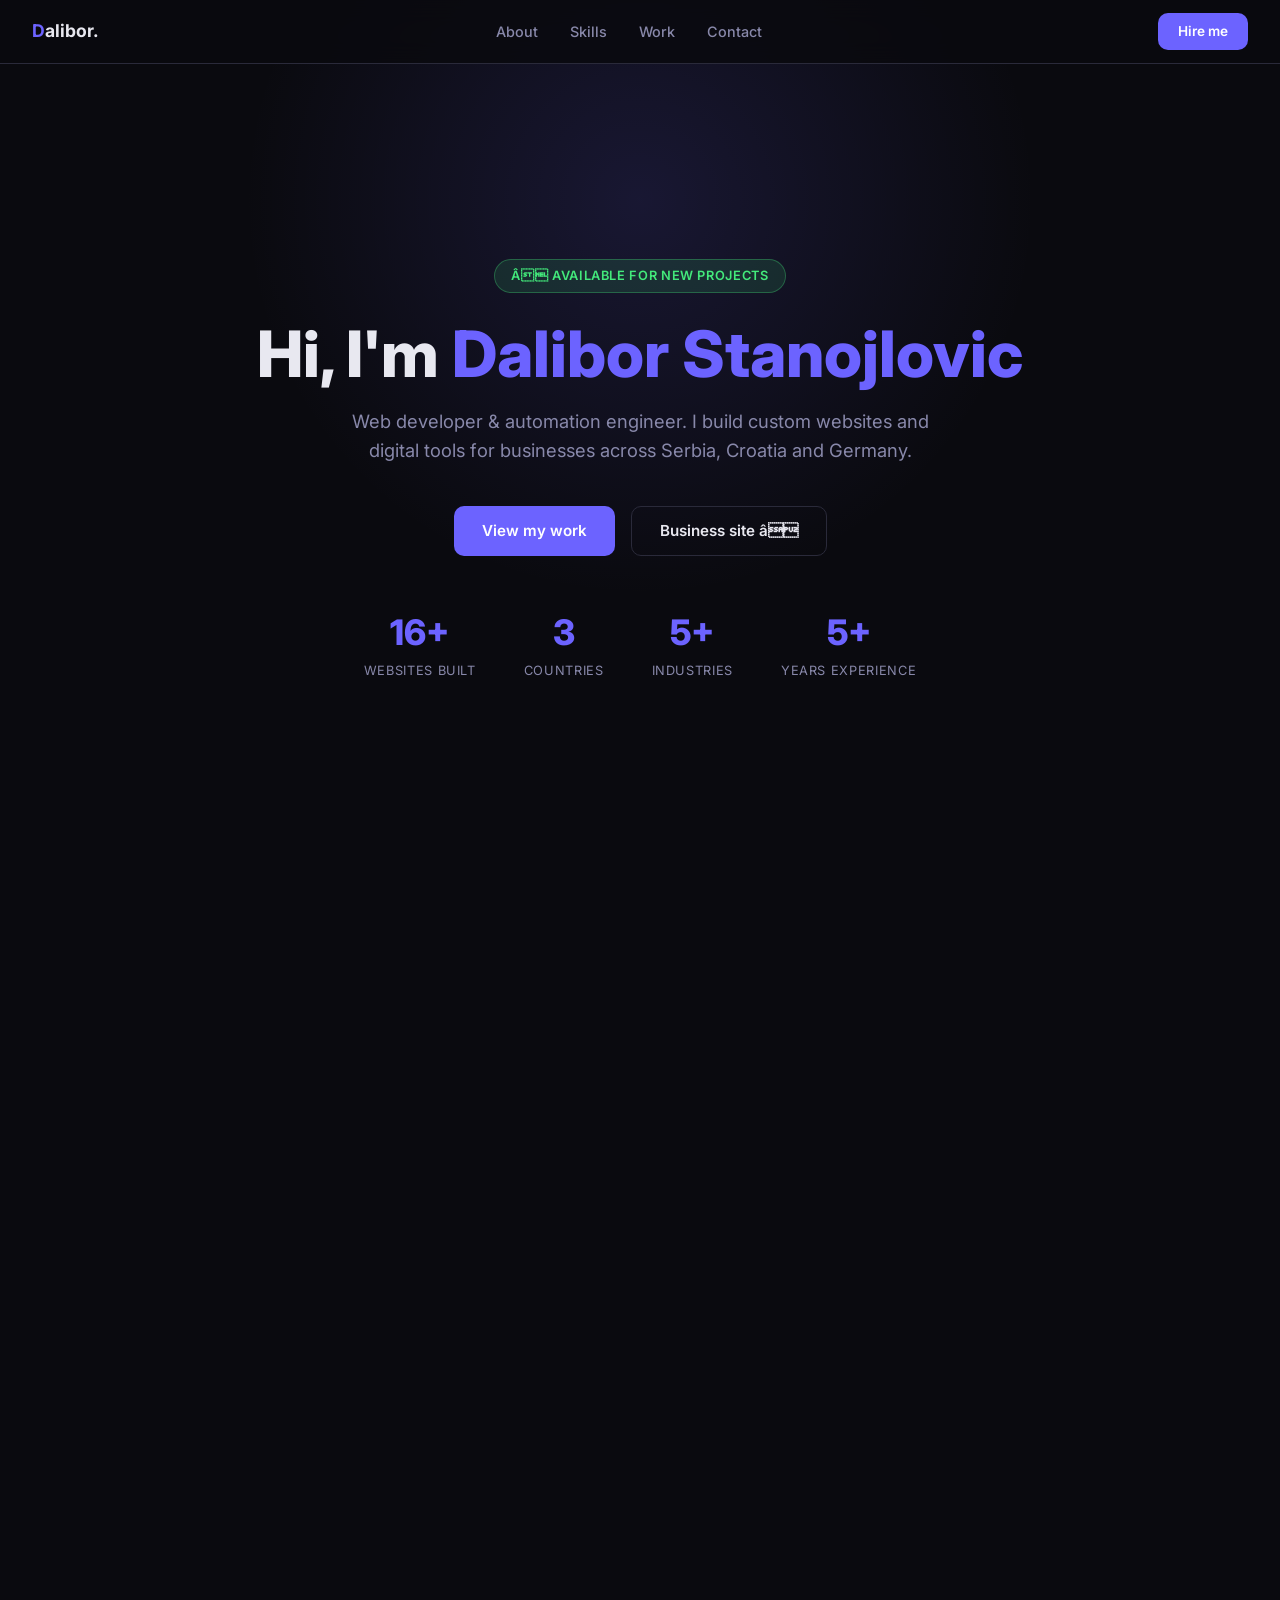
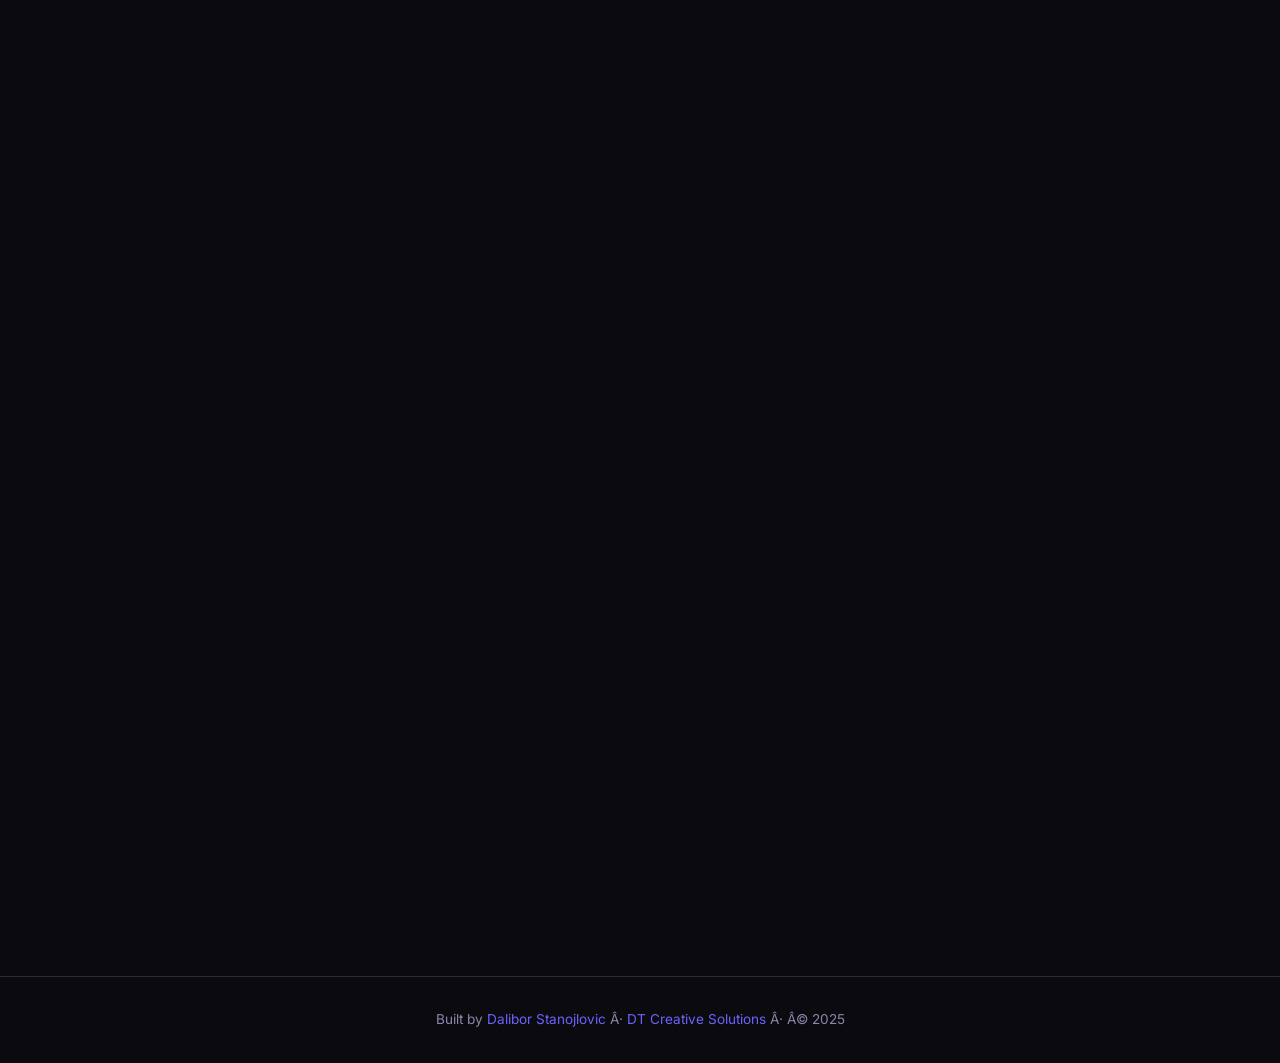
==== commit 262db28f: "Update index.html" ====
--- a/portfolio/index.html
+++ b/portfolio/index.html
@@ -614,9 +614,9 @@
       <div class="contact-info">
         <p>Have a project in mind? Looking for a developer who understands both the engineering and the business side? I'd love to hear from you.</p>
         <div class="contact-links">
-          <a class="contact-link" href="mailto:buca037@gmail.com">
+          <a class="contact-link" href="mailto:dalibor.stanojlovic@outlook.com">
             <span class="icon">ð§</span>
-            <div><div class="link-label">Email</div><div class="link-val">buca037@gmail.com</div></div>
+            <div><div class="link-label">Email</div><div class="link-val">dalibor.stanojlovic@outlook.com</div></div>
           </a>
           <a class="contact-link" href="https://dtcreativesolutions.com" target="_blank">
             <span class="icon">ð</span>
@@ -687,6 +687,6 @@
     sections.forEach(s => { if(window.scrollY >= s.offsetTop - 100) current = s.getAttribute('id'); });
     navLinks.forEach(a => { a.style.color = a.getAttribute('href') === '#'+current ? 'var(--text)' : ''; });
   });
-</script>
+|/script>
 </body>
 </html>
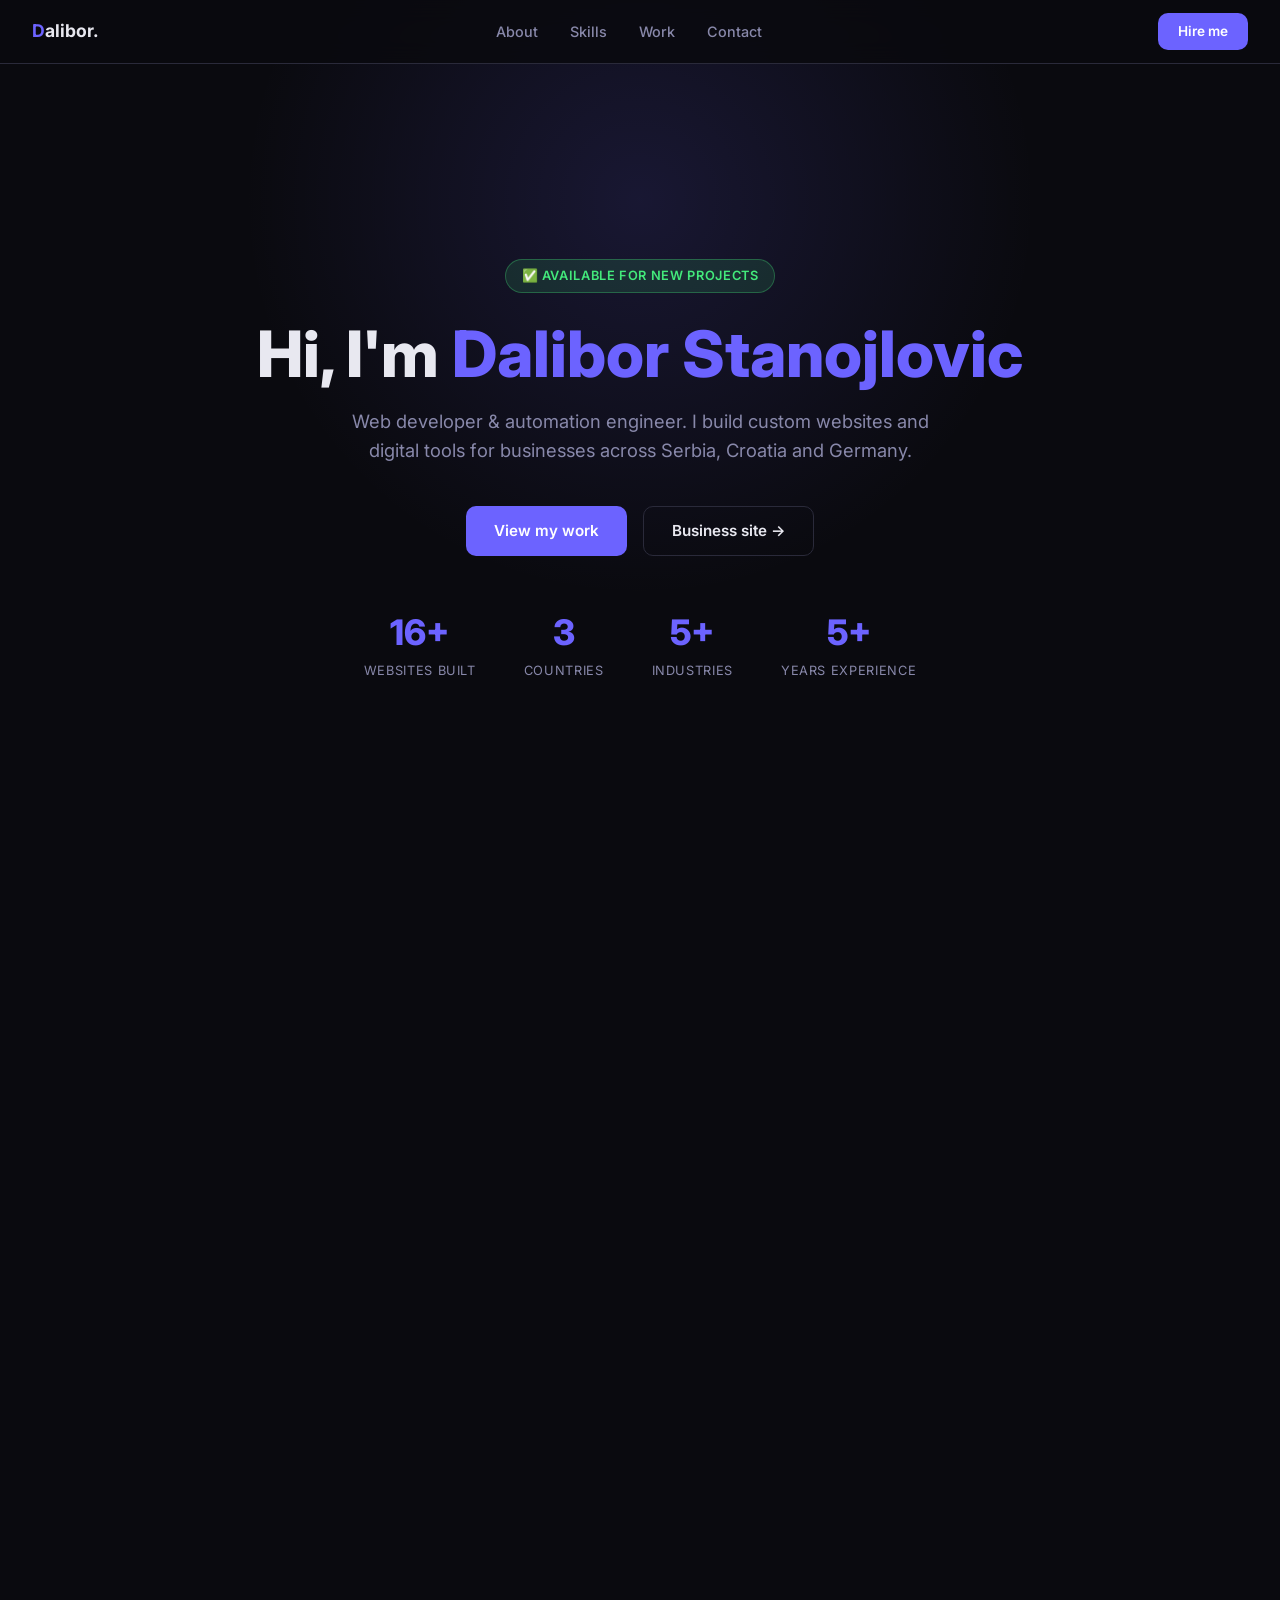
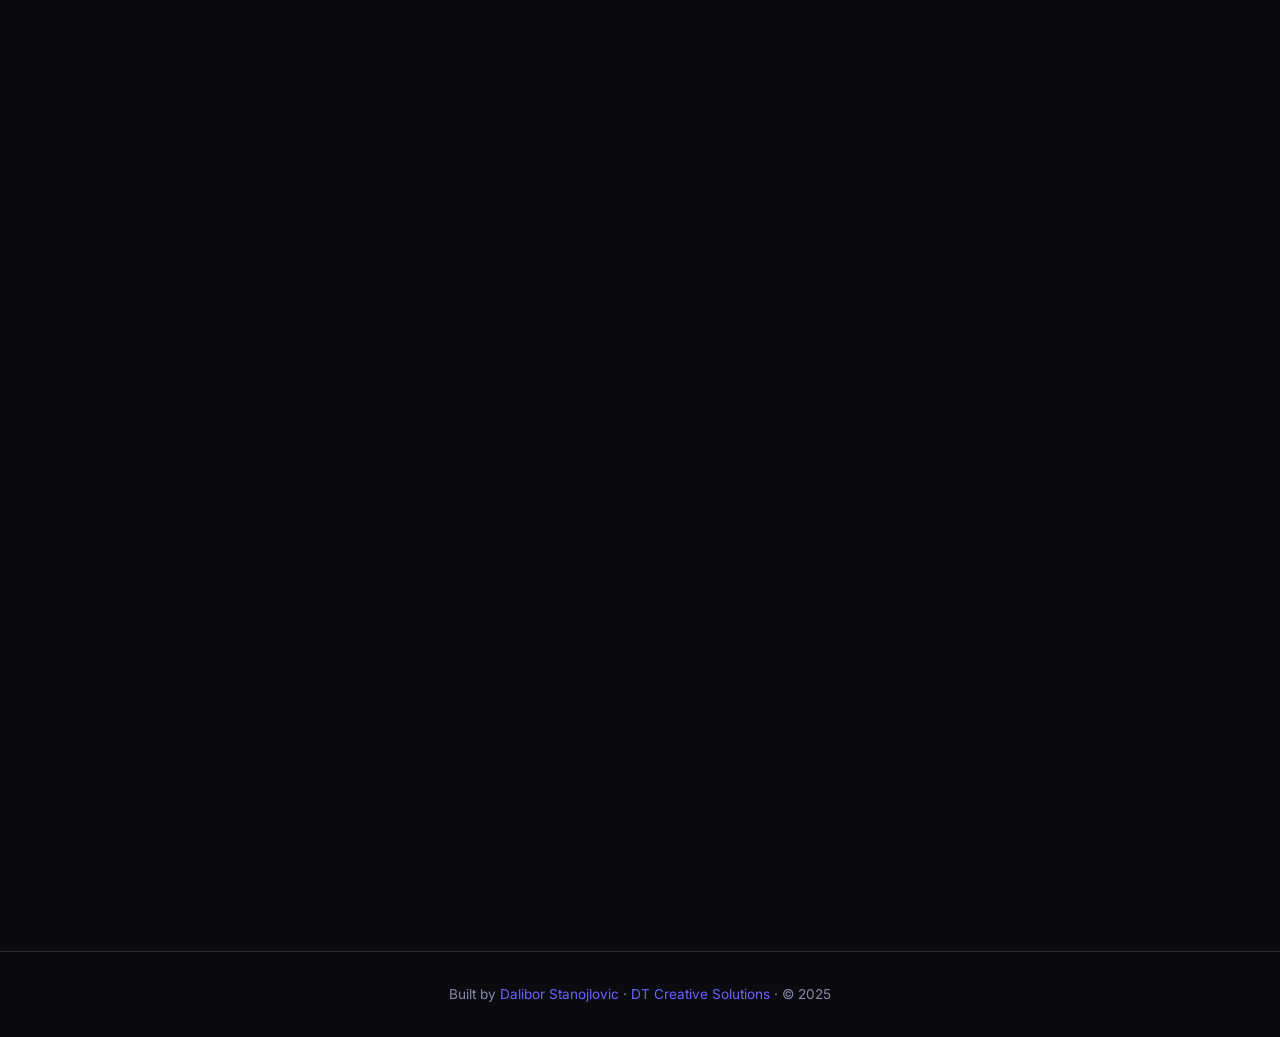
==== commit e0710426: "Update index.html" ====
--- a/portfolio/index.html
+++ b/portfolio/index.html
@@ -3,7 +3,7 @@
 <head>
   <meta charset="UTF-8" />
   <meta name="viewport" content="width=device-width, initial-scale=1.0"/>
-  <title>Dalibor Stanojlovic â Portfolio</title>
+  <title>Dalibor Stanojlovic — Portfolio</title>
   <link href="https://fonts.googleapis.com/css2?family=Inter:wght@300;400;500;600;700;800&display=swap" rel="stylesheet"/>
   <style>
     *, *::before, *::after { box-sizing: border-box; margin: 0; padding: 0; }
@@ -31,7 +31,7 @@
       font-size: 16px;
     }
 
-    /* ââ NAV ââ */
+    /* ── NAV ── */
     nav {
       position: fixed; top: 0; left: 0; right: 0; z-index: 100;
       background: rgba(10,10,15,0.85);
@@ -46,7 +46,7 @@
     .nav-links a { color: var(--muted); text-decoration: none; font-size: 0.9rem; font-weight: 500; transition: color 0.2s; }
     .nav-links a:hover { color: var(--text); }
 
-    /* ââ HERO ââ */
+    /* ── HERO ── */
     .hero {
       min-height: 100vh;
       display: flex; align-items: center; justify-content: center;
@@ -99,7 +99,7 @@
     .hero-stat .num { font-size: 2.2rem; font-weight: 800; color: var(--accent); }
     .hero-stat .lbl { font-size: 0.8rem; color: var(--muted); text-transform: uppercase; letter-spacing: 0.05em; }
 
-    /* ââ SECTIONS ââ */
+    /* ── SECTIONS ── */
     section { padding: 80px 2rem; max-width: 1160px; margin: 0 auto; }
     .section-label {
       display: inline-flex; align-items: center; gap: 8px;
@@ -110,7 +110,7 @@
     h2.section-title { font-size: clamp(1.6rem, 3vw, 2.2rem); font-weight: 700; margin-bottom: 0.75rem; }
     .section-desc { color: var(--muted); max-width: 560px; margin-bottom: 3rem; }
 
-    /* ââ ABOUT ââ */
+    /* ── ABOUT ── */
     .about-grid { display: grid; grid-template-columns: 1.2fr 1fr; gap: 3rem; align-items: center; }
     @media(max-width:700px){ .about-grid { grid-template-columns: 1fr; } }
     .about-text p { color: var(--muted); margin-bottom: 1rem; }
@@ -123,7 +123,7 @@
     .stat-card .num { font-size: 2rem; font-weight: 800; color: var(--accent); }
     .stat-card .label { font-size: 0.8rem; color: var(--muted); margin-top: 4px; }
 
-    /* ââ SKILLS ââ */
+    /* ── SKILLS ── */
     .skills-grid { display: flex; flex-wrap: wrap; gap: 12px; }
     .skill-tag {
       display: inline-flex; align-items: center; gap: 8px;
@@ -134,7 +134,7 @@
     .skill-tag:hover { border-color: var(--accent); color: var(--accent); }
     .skill-dot { width: 8px; height: 8px; border-radius: 50%; flex-shrink: 0; }
 
-    /* ââ FILTER TABS ââ */
+    /* ── FILTER TABS ── */
     .filter-tabs { display: flex; gap: 8px; flex-wrap: wrap; margin-bottom: 2rem; }
     .filter-tab {
       padding: 8px 18px; border-radius: 999px; border: 1.5px solid var(--border);
@@ -144,7 +144,7 @@
     .filter-tab:hover { border-color: var(--accent); color: var(--accent); }
     .filter-tab.active { background: var(--accent); border-color: var(--accent); color: #fff; }
 
-    /* ââ PROJECTS GRID ââ */
+    /* ── PROJECTS GRID ── */
     .projects-grid {
       display: grid; grid-template-columns: repeat(auto-fill, minmax(300px, 1fr)); gap: 1.25rem;
     }
@@ -201,7 +201,7 @@
     }
     .project-link:hover { gap: 10px; }
 
-    /* ââ CONTACT ââ */
+    /* ── CONTACT ── */
     .contact-grid { display: grid; grid-template-columns: 1fr 1fr; gap: 3rem; align-items: start; }
     @media(max-width:700px){ .contact-grid { grid-template-columns: 1fr; } }
     .contact-info p { color: var(--muted); margin-bottom: 1.5rem; }
@@ -225,7 +225,7 @@
     .contact-form input:focus, .contact-form textarea:focus { border-color: var(--accent); }
     .contact-form textarea { resize: vertical; min-height: 130px; }
 
-    /* ââ FOOTER ââ */
+    /* ── FOOTER ── */
     footer {
       border-top: 1px solid var(--border);
       text-align: center; padding: 2rem;
@@ -233,7 +233,7 @@
     }
     footer a { color: var(--accent); text-decoration: none; }
 
-    /* ââ SCROLL REVEAL ââ */
+    /* ── SCROLL REVEAL ── */
     .reveal { opacity: 0; transform: translateY(24px); transition: opacity 0.6s ease, transform 0.6s ease; }
     .reveal.visible { opacity: 1; transform: translateY(0); }
     .project-card.hidden { display: none; }
@@ -262,13 +262,12 @@
 <!-- HERO -->
 <div class="hero">
   <div class="hero-content">
-    <div class="hero-badge">â- Available for new projects</div>
+    <div class="hero-badge">✅ Available for new projects</div>
     <h1>Hi, I'm <span class="name">Dalibor Stanojlovic</span></h1>
     <p class="hero-sub">Web developer &amp; automation engineer. I build custom websites and digital tools for businesses across Serbia, Croatia and Germany.</p>
     <div class="hero-btns">
       <a href="#projects" class="btn btn-primary">View my work</a>
-      <a href="https://dtcreativesolutions.com" class="btn btn-outline" target="_blank">Business site â</a>
+      <a href="https://dtcreativesolutions.com" class="btn btn-outline" target="_blank">Business site →</a>
     </div>
     <div class="hero-stats">
       <div class="hero-stat"><div class="num">16+</div><div class="lbl">Websites Built</div></div>
@@ -287,11 +286,11 @@
     <div class="about-grid">
       <div class="about-text">
         <p>I'm an <strong>Electrical &amp; Computer Engineer</strong> with a strong passion for building web solutions that actually help businesses grow. I founded <strong>DT Creative Solutions</strong> to provide high-quality, custom websites and automation tools to clients across Serbia, Croatia and Germany.</p>
-        <p>My engineering background means I go beyond templates â I understand the technical side deeply and build things that are fast, reliable and maintainable. I've worked with clients in fitness, healthcare, real estate, events, hospitality and more.</p>
-        <p>I work with <strong>WordPress, JavaScript, Python, Supabase</strong> and custom HTML/CSS â picking the right tool for each job.</p>
+        <p>My engineering background means I go beyond templates — I understand the technical side deeply and build things that are fast, reliable and maintainable. I've worked with clients in fitness, healthcare, real estate, events, hospitality and more.</p>
+        <p>I work with <strong>WordPress, JavaScript, Python, Supabase</strong> and custom HTML/CSS — picking the right tool for each job.</p>
         <div style="margin-top:1.5rem; display:flex; gap:1rem; flex-wrap:wrap;">
-          <a href="https://dtcreativesolutions.com" class="btn btn-primary" target="_blank" style="font-size:0.875rem;padding:10px 20px;">DT Creative Solutions â</a>
-          <a href="https://github.com/daliborbuca" class="btn btn-outline" target="_blank" style="font-size:0.875rem;padding:10px 20px;">GitHub â</a>
+          <a href="https://dtcreativesolutions.com" class="btn btn-primary" target="_blank" style="font-size:0.875rem;padding:10px 20px;">DT Creative Solutions →</a>
+          <a href="https://github.com/daliborbuca" class="btn btn-outline" target="_blank" style="font-size:0.875rem;padding:10px 20px;">GitHub →</a>
         </div>
       </div>
       <div class="about-stats">
@@ -334,7 +333,7 @@
   <div class="reveal">
     <span class="section-label">My Work</span>
     <h2 class="section-title">Client Projects</h2>
-    <p class="section-desc">Real websites built for real businesses â across industries and countries.</p>
+    <p class="section-desc">Real websites built for real businesses — across industries and countries.</p>
     <div class="filter-tabs">
       <button class="filter-tab active" onclick="filter('all', this)">All (16)</button>
       <button class="filter-tab" onclick="filter('business', this)">Business</button>
@@ -350,255 +349,255 @@
     <!-- made-solutions.com -->
     <div class="project-card" data-cat="business">
       <a class="project-preview" href="https://made-solutions.com" target="_blank">
-        <span>ð¼</span>
-        <div class="preview-overlay"><span>Visit site â</span></div>
+        <span>💼</span>
+        <div class="preview-overlay"><span>Visit site →</span></div>
       </a>
       <div class="project-body">
         <div class="project-cat">Business / Solutions</div>
         <h3>Made Solutions</h3>
         <p class="project-desc">Professional business solutions website. Clean corporate design with service showcase and lead generation.</p>
         <div class="project-tags"><span class="tag">WordPress</span><span class="tag">Corporate</span></div>
-        <a class="project-link" href="https://made-solutions.com" target="_blank">made-solutions.com â</a>
+        <a class="project-link" href="https://made-solutions.com" target="_blank">made-solutions.com →</a>
       </div>
     </div>
 
     <!-- geofund.rs -->
     <div class="project-card" data-cat="business">
       <a class="project-preview" href="https://geofund.rs" target="_blank">
-        <span>ð</span>
-        <div class="preview-overlay"><span>Visit site â</span></div>
+        <span>🍊</span>
+        <div class="preview-overlay"><span>Visit site →</span></div>
       </a>
       <div class="project-body">
         <div class="project-cat">Finance / Fund</div>
         <h3>GeoFund</h3>
         <p class="project-desc">Financial services website for a Serbian fund company. Professional trust-building design with clear service structure.</p>
         <div class="project-tags"><span class="tag">WordPress</span><span class="tag">Finance</span></div>
-        <a class="project-link" href="https://geofund.rs" target="_blank">geofund.rs â</a>
+        <a class="project-link" href="https://geofund.rs" target="_blank">geofund.rs →</a>
       </div>
     </div>
 
     <!-- vasilijeautomobili.com -->
     <div class="project-card" data-cat="business ecommerce">
       <a class="project-preview" href="https://vasilijeautomobili.com" target="_blank">
-        <span>ð</span>
-        <div class="preview-overlay"><span>Visit site â</span></div>
+        <span>🚗</span>
+        <div class="preview-overlay"><span>Visit site →</span></div>
       </a>
       <div class="project-body">
         <div class="project-cat">Automotive</div>
         <h3>Vasilije Automobili</h3>
         <p class="project-desc">Car dealership website with vehicle catalog, filtering and inquiry forms. Full inventory display with detailed listings.</p>
         <div class="project-tags"><span class="tag">WordPress</span><span class="tag">Catalog</span><span class="tag">Automotive</span></div>
-        <a class="project-link" href="https://vasilijeautomobili.com" target="_blank">vasilijeautomobili.com â</a>
+        <a class="project-link" href="https://vasilijeautomobili.com" target="_blank">vasilijeautomobili.com →</a>
       </div>
     </div>
 
     <!-- begemajstori.rs -->
     <div class="project-card" data-cat="business">
       <a class="project-preview" href="https://begemajstori.rs" target="_blank">
-        <span>ð§</span>
-        <div class="preview-overlay"><span>Visit site â</span></div>
+        <span>🔧</span>
+        <div class="preview-overlay"><span>Visit site →</span></div>
       </a>
       <div class="project-body">
         <div class="project-cat">Services / Craftsmen</div>
         <h3>Bege Majstori</h3>
         <p class="project-desc">Service business website for craftsmen and home repair professionals. Built to generate local leads and showcase work.</p>
         <div class="project-tags"><span class="tag">WordPress</span><span class="tag">Local Services</span></div>
-        <a class="project-link" href="https://begemajstori.rs" target="_blank">begemajstori.rs â</a>
+        <a class="project-link" href="https://begemajstori.rs" target="_blank">begemajstori.rs →</a>
       </div>
     </div>
 
     <!-- irl.rs -->
     <div class="project-card" data-cat="business">
       <a class="project-preview" href="https://irl.rs" target="_blank">
-        <span>ð¢</span>
-        <div class="preview-overlay"><span>Visit site â</span></div>
+        <span>🏢</span>
+        <div class="preview-overlay"><span>Visit site →</span></div>
       </a>
       <div class="project-body">
         <div class="project-cat">Business</div>
         <h3>IRL</h3>
         <p class="project-desc">Corporate business website. Modern, minimal design focused on professional credibility and client conversion.</p>
         <div class="project-tags"><span class="tag">WordPress</span><span class="tag">Corporate</span></div>
-        <a class="project-link" href="https://irl.rs" target="_blank">irl.rs â</a>
+        <a class="project-link" href="https://irl.rs" target="_blank">irl.rs →</a>
       </div>
     </div>
 
     <!-- macunmedzapotenciju.rs -->
     <div class="project-card" data-cat="health ecommerce">
       <a class="project-preview" href="https://macunmedzapotenciju.rs/prodavnica" target="_blank">
-        <span>ð</span>
-        <div class="preview-overlay"><span>Visit site â</span></div>
+        <span>🛒</span>
+        <div class="preview-overlay"><span>Visit site →</span></div>
       </a>
       <div class="project-body">
         <div class="project-cat">Health / E-commerce</div>
         <h3>Macun Med</h3>
         <p class="project-desc">Health product online store built with WooCommerce. Full e-commerce functionality with product listings, cart and checkout.</p>
         <div class="project-tags"><span class="tag">WooCommerce</span><span class="tag">E-commerce</span><span class="tag">Health</span></div>
-        <a class="project-link" href="https://macunmedzapotenciju.rs/prodavnica" target="_blank">macunmedzapotenciju.rs â</a>
+        <a class="project-link" href="https://macunmedzapotenciju.rs/prodavnica" target="_blank">macunmedzapotenciju.rs →</a>
       </div>
     </div>
 
     <!-- prizmapr.rs -->
     <div class="project-card" data-cat="business">
       <a class="project-preview" href="https://prizmapr.rs" target="_blank">
-        <span>ð£</span>
-        <div class="preview-overlay"><span>Visit site â</span></div>
+        <span>📣</span>
+        <div class="preview-overlay"><span>Visit site →</span></div>
       </a>
       <div class="project-body">
         <div class="project-cat">PR / Marketing Agency</div>
         <h3>Prizma PR</h3>
         <p class="project-desc">PR and communications agency website. Creative, brand-forward design to showcase agency portfolio and attract clients.</p>
         <div class="project-tags"><span class="tag">WordPress</span><span class="tag">Agency</span><span class="tag">PR</span></div>
-        <a class="project-link" href="https://prizmapr.rs" target="_blank">prizmapr.rs â</a>
+        <a class="project-link" href="https://prizmapr.rs" target="_blank">prizmapr.rs →</a>
       </div>
     </div>
 
     <!-- najammasinezadubinsko.rs -->
     <div class="project-card" data-cat="business ecommerce">
       <a class="project-preview" href="https://najammasinezadubinsko.rs" target="_blank">
-        <span>ð§¹</span>
-        <div class="preview-overlay"><span>Visit site â</span></div>
+        <span>🧹</span>
+        <div class="preview-overlay"><span>Visit site →</span></div>
       </a>
       <div class="project-body">
         <div class="project-cat">Rental / Services</div>
-        <h3>Najam MaÅ¡ine za Dubinsko</h3>
+        <h3>Najam Mašine za Dubinsko</h3>
         <p class="project-desc">Machine rental website for deep-cleaning equipment. Service listings, pricing and booking-focused layout.</p>
         <div class="project-tags"><span class="tag">WordPress</span><span class="tag">Rental</span><span class="tag">Services</span></div>
-        <a class="project-link" href="https://najammasinezadubinsko.rs" target="_blank">najammasinezadubinsko.rs â</a>
+        <a class="project-link" href="https://najammasinezadubinsko.rs" target="_blank">najammasinezadubinsko.rs →</a>
       </div>
     </div>
 
     <!-- vestackodrvecealberodekor.rs -->
     <div class="project-card" data-cat="business ecommerce">
       <a class="project-preview" href="https://vestackodrvecealberodekor.rs" target="_blank">
-        <span>ð¿</span>
-        <div class="preview-overlay"><span>Visit site â</span></div>
+        <span>🌿</span>
+        <div class="preview-overlay"><span>Visit site →</span></div>
       </a>
       <div class="project-body">
         <div class="project-cat">Decor / E-commerce</div>
         <h3>Albero Dekor</h3>
         <p class="project-desc">Online store for artificial trees and decorative plants. Product catalog with categories, filtering and e-commerce checkout.</p>
         <div class="project-tags"><span class="tag">WooCommerce</span><span class="tag">E-commerce</span><span class="tag">Decor</span></div>
-        <a class="project-link" href="https://vestackodrvecealberodekor.rs" target="_blank">vestackodrvecealberodekor.rs â</a>
+        <a class="project-link" href="https://vestackodrvecealberodekor.rs" target="_blank">vestackodrvecealberodekor.rs →</a>
       </div>
     </div>
 
     <!-- bmpm-bau.de -->
     <div class="project-card" data-cat="business">
       <a class="project-preview" href="https://bmpm-bau.de" target="_blank">
-        <span>ðï¸</span>
-        <div class="preview-overlay"><span>Visit site â</span></div>
-      </a>
-      <div class="project-body">
-        <div class="project-cat">Construction Â· Germany ð©ðª</div>
+        <span>🏗️</span>
+        <div class="preview-overlay"><span>Visit site →</span></div>
+      </a>
+      <div class="project-body">
+        <div class="project-cat">Construction · Germany 🇩🇪</div>
         <h3>BMPM Bau</h3>
         <p class="project-desc">Construction company website for a German client. Professional trade site with project gallery, services and contact. Bilingual design.</p>
         <div class="project-tags"><span class="tag">WordPress</span><span class="tag">Construction</span><span class="tag">Germany</span></div>
-        <a class="project-link" href="https://bmpm-bau.de" target="_blank">bmpm-bau.de â</a>
+        <a class="project-link" href="https://bmpm-bau.de" target="_blank">bmpm-bau.de →</a>
       </div>
     </div>
 
     <!-- alextherapy.rs -->
     <div class="project-card" data-cat="health">
       <a class="project-preview" href="https://alextherapy.rs" target="_blank">
-        <span>ð§</span>
-        <div class="preview-overlay"><span>Visit site â</span></div>
+        <span>🧘</span>
+        <div class="preview-overlay"><span>Visit site →</span></div>
       </a>
       <div class="project-body">
         <div class="project-cat">Health / Therapy</div>
         <h3>Alex Therapy</h3>
         <p class="project-desc">Therapy and wellness practitioner website. Calm, trust-focused design with service descriptions and appointment booking.</p>
         <div class="project-tags"><span class="tag">WordPress</span><span class="tag">Health</span><span class="tag">Therapy</span></div>
-        <a class="project-link" href="https://alextherapy.rs" target="_blank">alextherapy.rs â</a>
+        <a class="project-link" href="https://alextherapy.rs" target="_blank">alextherapy.rs →</a>
       </div>
     </div>
 
     <!-- aparatura-lab.com -->
     <div class="project-card" data-cat="business">
       <a class="project-preview" href="https://aparatura-lab.com/en/home" target="_blank">
-        <span>ð¬</span>
-        <div class="preview-overlay"><span>Visit site â</span></div>
+        <span>🔬</span>
+        <div class="preview-overlay"><span>Visit site →</span></div>
       </a>
       <div class="project-body">
         <div class="project-cat">Laboratory / Medical</div>
         <h3>Aparatura Lab</h3>
         <p class="project-desc">Laboratory equipment website with multilingual support (EN/SR). Technical product showcase with professional B2B presentation.</p>
         <div class="project-tags"><span class="tag">WordPress</span><span class="tag">Multilingual</span><span class="tag">Lab</span></div>
-        <a class="project-link" href="https://aparatura-lab.com/en/home" target="_blank">aparatura-lab.com â</a>
+        <a class="project-link" href="https://aparatura-lab.com/en/home" target="_blank">aparatura-lab.com →</a>
       </div>
     </div>
 
     <!-- taopatch-srbija.com -->
     <div class="project-card" data-cat="health ecommerce">
       <a class="project-preview" href="https://taopatch-srbija.com" target="_blank">
-        <span>ð©¹</span>
-        <div class="preview-overlay"><span>Visit site â</span></div>
+        <span>🩹</span>
+        <div class="preview-overlay"><span>Visit site →</span></div>
       </a>
       <div class="project-body">
         <div class="project-cat">Health / E-commerce</div>
         <h3>Tao Patch Serbia</h3>
         <p class="project-desc">Health technology product store for the Serbian market. E-commerce site with product education, testimonials and online sales.</p>
         <div class="project-tags"><span class="tag">WooCommerce</span><span class="tag">Health Tech</span><span class="tag">E-commerce</span></div>
-        <a class="project-link" href="https://taopatch-srbija.com" target="_blank">taopatch-srbija.com â</a>
+        <a class="project-link" href="https://taopatch-srbija.com" target="_blank">taopatch-srbija.com →</a>
       </div>
     </div>
 
     <!-- powerhousegym.rs -->
     <div class="project-card" data-cat="health">
       <a class="project-preview" href="https://powerhousegym.rs" target="_blank">
-        <span>ðª</span>
-        <div class="preview-overlay"><span>Visit site â</span></div>
+        <span>💪</span>
+        <div class="preview-overlay"><span>Visit site →</span></div>
       </a>
       <div class="project-body">
         <div class="project-cat">Fitness / Gym</div>
         <h3>Powerhouse Gym</h3>
         <p class="project-desc">Gym and fitness centre website. Bold, energetic design with membership plans, schedule, trainers and facility showcase.</p>
         <div class="project-tags"><span class="tag">WordPress</span><span class="tag">Fitness</span><span class="tag">Gym</span></div>
-        <a class="project-link" href="https://powerhousegym.rs" target="_blank">powerhousegym.rs â</a>
+        <a class="project-link" href="https://powerhousegym.rs" target="_blank">powerhousegym.rs →</a>
       </div>
     </div>
 
     <!-- vsfitness.online -->
     <div class="project-card" data-cat="health">
       <a class="project-preview" href="https://vsfitness.online" target="_blank">
-        <span>ðï¸</span>
-        <div class="preview-overlay"><span>Visit site â</span></div>
+        <span>🏋️</span>
+        <div class="preview-overlay"><span>Visit site →</span></div>
       </a>
       <div class="project-body">
         <div class="project-cat">Fitness / Online Coaching</div>
         <h3>VS Fitness</h3>
         <p class="project-desc">Online fitness coaching website. Programme showcase, trainer profile, transformation gallery and membership/contact section.</p>
         <div class="project-tags"><span class="tag">WordPress</span><span class="tag">Fitness</span><span class="tag">Online</span></div>
-        <a class="project-link" href="https://vsfitness.online" target="_blank">vsfitness.online â</a>
+        <a class="project-link" href="https://vsfitness.online" target="_blank">vsfitness.online →</a>
       </div>
     </div>
 
     <!-- sibenikdancefestival.com -->
     <div class="project-card" data-cat="events">
       <a class="project-preview" href="https://sibenikdancefestival.com" target="_blank">
-        <span>ð</span>
-        <div class="preview-overlay"><span>Visit site â</span></div>
-      </a>
-      <div class="project-body">
-        <div class="project-cat">Events / Festival Â· Croatia ð­ð·</div>
-        <h3>Å ibenik Dance Festival</h3>
+        <span>💃</span>
+        <div class="preview-overlay"><span>Visit site →</span></div>
+      </a>
+      <div class="project-body">
+        <div class="project-cat">Events / Festival · Croatia 🇭🇷</div>
+        <h3>Šibenik Dance Festival</h3>
         <p class="project-desc">Dance festival website for a Croatian international event. Dynamic design with programme, performers, tickets and gallery.</p>
         <div class="project-tags"><span class="tag">WordPress</span><span class="tag">Events</span><span class="tag">Croatia</span></div>
-        <a class="project-link" href="https://sibenikdancefestival.com" target="_blank">sibenikdancefestival.com â</a>
+        <a class="project-link" href="https://sibenikdancefestival.com" target="_blank">sibenikdancefestival.com →</a>
       </div>
     </div>
 
     <!-- Fleet Management App -->
     <div class="project-card" data-cat="dev">
       <a class="project-preview" href="https://github.com/daliborbuca/fleet-management-app" target="_blank">
-        <span>ð</span>
-        <div class="preview-overlay"><span>View on GitHub â</span></div>
-      </a>
-      <div class="project-body">
-        <div class="project-cat">Dev Project Â· Bachelor Thesis</div>
+        <span>🚗</span>
+        <div class="preview-overlay"><span>View on GitHub →</span></div>
+      </a>
+      <div class="project-body">
+        <div class="project-cat">Dev Project · Bachelor Thesis</div>
         <h3>Fleet Management App</h3>
         <p class="project-desc">Full-stack web app replacing Excel-based fleet tracking. Supabase backend, role-based auth for Admins/Drivers, automated mileage logging and real-time alerts.</p>
         <div class="project-tags"><span class="tag">Supabase</span><span class="tag">JavaScript</span><span class="tag">HTML/CSS</span><span class="tag">RLS Auth</span></div>
-        <a class="project-link" href="https://github.com/daliborbuca/fleet-management-app" target="_blank">GitHub â</a>
+        <a class="project-link" href="https://github.com/daliborbuca/fleet-management-app" target="_blank">GitHub →</a>
       </div>
     </div>
 
@@ -615,19 +614,19 @@
         <p>Have a project in mind? Looking for a developer who understands both the engineering and the business side? I'd love to hear from you.</p>
         <div class="contact-links">
           <a class="contact-link" href="mailto:dalibor.stanojlovic@outlook.com">
-            <span class="icon">ð§</span>
+            <span class="icon">📧</span>
             <div><div class="link-label">Email</div><div class="link-val">dalibor.stanojlovic@outlook.com</div></div>
           </a>
           <a class="contact-link" href="https://dtcreativesolutions.com" target="_blank">
-            <span class="icon">ð</span>
+            <span class="icon">🌐</span>
             <div><div class="link-label">Business</div><div class="link-val">dtcreativesolutions.com</div></div>
           </a>
           <a class="contact-link" href="https://www.linkedin.com/in/dalibor-stanojlovic-0438a7133" target="_blank">
-            <span class="icon">ð¼</span>
+            <span class="icon">💼</span>
             <div><div class="link-label">LinkedIn</div><div class="link-val">Dalibor Stanojlovic</div></div>
           </a>
           <a class="contact-link" href="https://github.com/daliborbuca" target="_blank">
-            <span class="icon">ð»</span>
+            <span class="icon">💻</span>
             <div><div class="link-label">GitHub</div><div class="link-val">@daliborbuca</div></div>
           </a>
         </div>
@@ -638,7 +637,7 @@
           <input type="email" placeholder="Your email" required />
           <input type="text" placeholder="Subject" />
           <textarea placeholder="Tell me about your project..."></textarea>
-          <button type="submit" class="btn btn-primary" style="justify-content:center;">Send message â</button>
+          <button type="submit" class="btn btn-primary" style="justify-content:center;">Send message →</button>
         </form>
       </div>
     </div>
@@ -646,7 +645,7 @@
 </section>
 
 <footer>
-  <p>Built by <a href="https://github.com/daliborbuca">Dalibor Stanojlovic</a> Â· <a href="https://dtcreativesolutions.com">DT Creative Solutions</a> Â· Â© 2025</p>
+  <p>Built by <a href="https://github.com/daliborbuca">Dalibor Stanojlovic</a> · <a href="https://dtcreativesolutions.com">DT Creative Solutions</a> · © 2025</p>
 </footer>
 
 <script>
@@ -674,9 +673,9 @@
   function handleForm(e) {
     e.preventDefault();
     const btn = e.target.querySelector('button');
-    btn.textContent = 'â Message sent!';
+    btn.textContent = '✓ Message sent!';
     btn.style.background = '#43e97b'; btn.style.color = '#000';
-    setTimeout(() => { btn.textContent = 'Send message â'; btn.style.background = ''; btn.style.color = ''; }, 3000);
+    setTimeout(() => { btn.textContent = 'Send message →'; btn.style.background = ''; btn.style.color = ''; }, 3000);
   }
 
   // Active nav
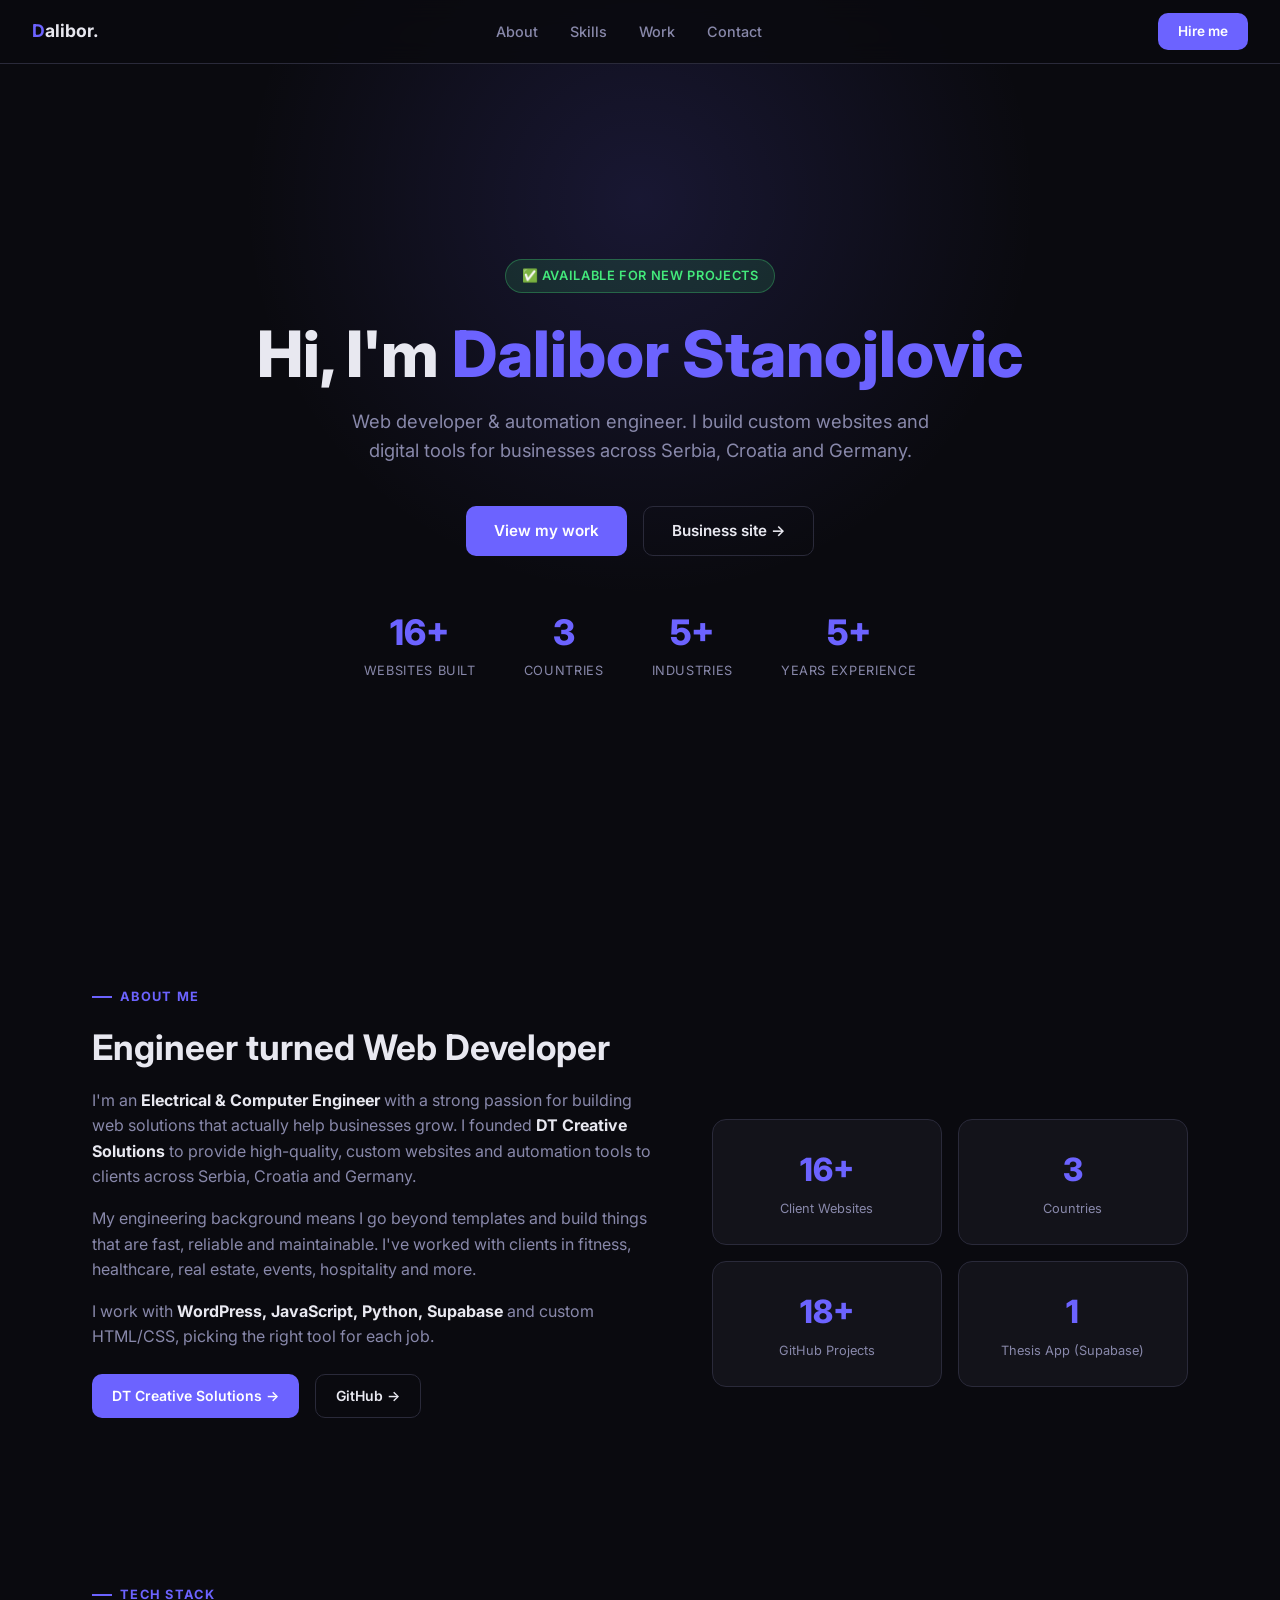
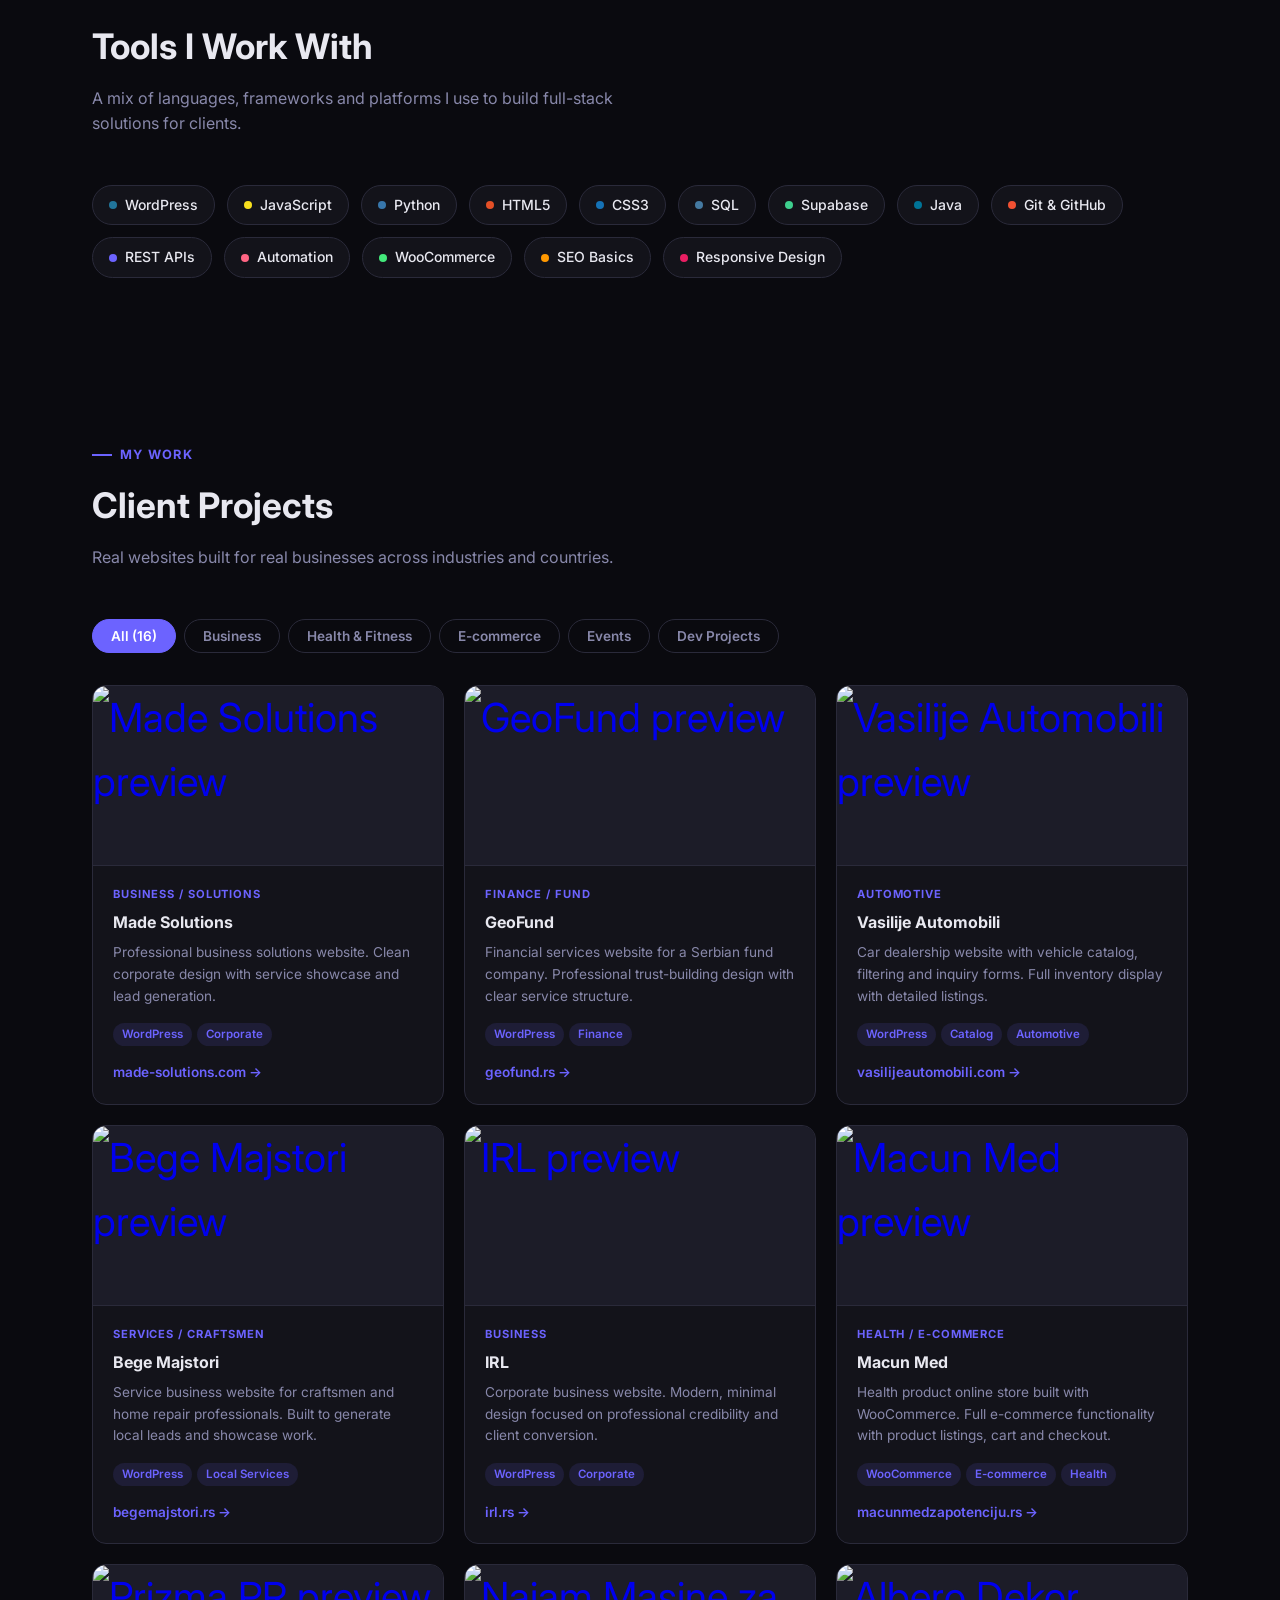
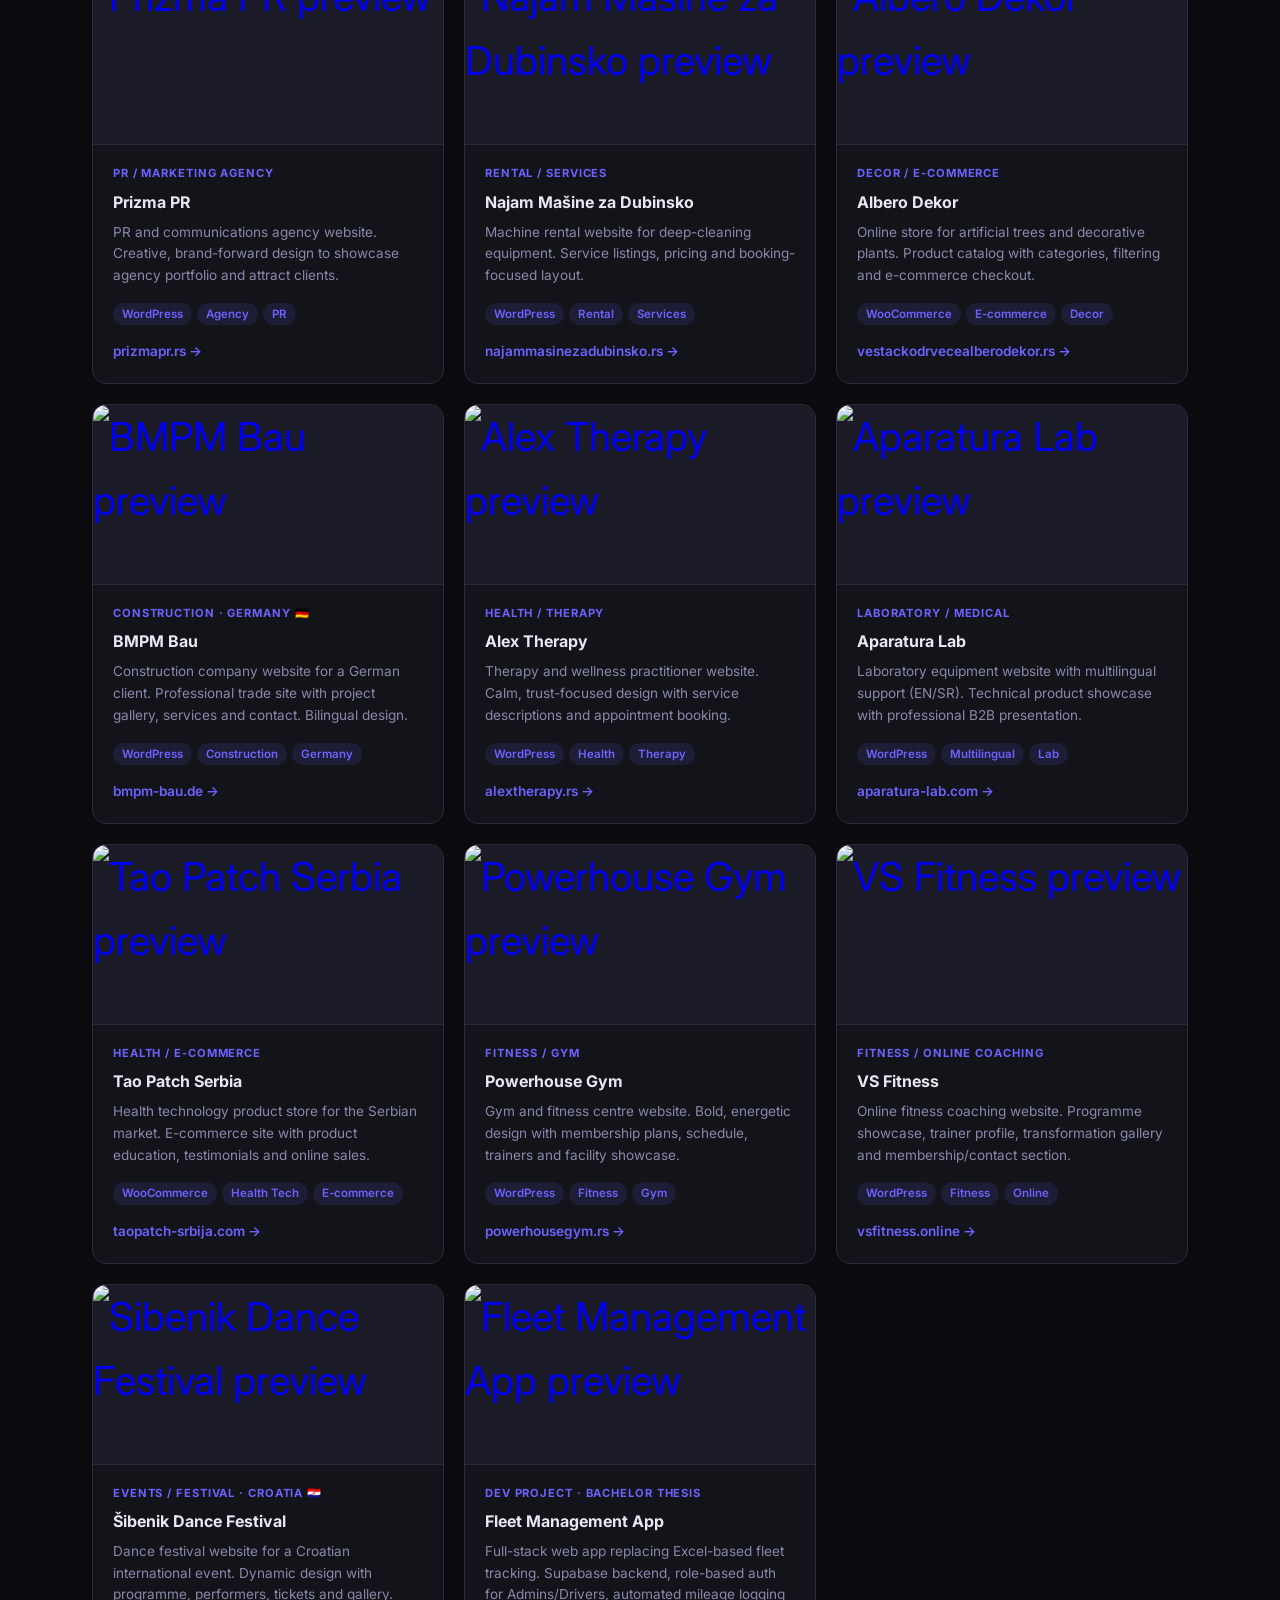
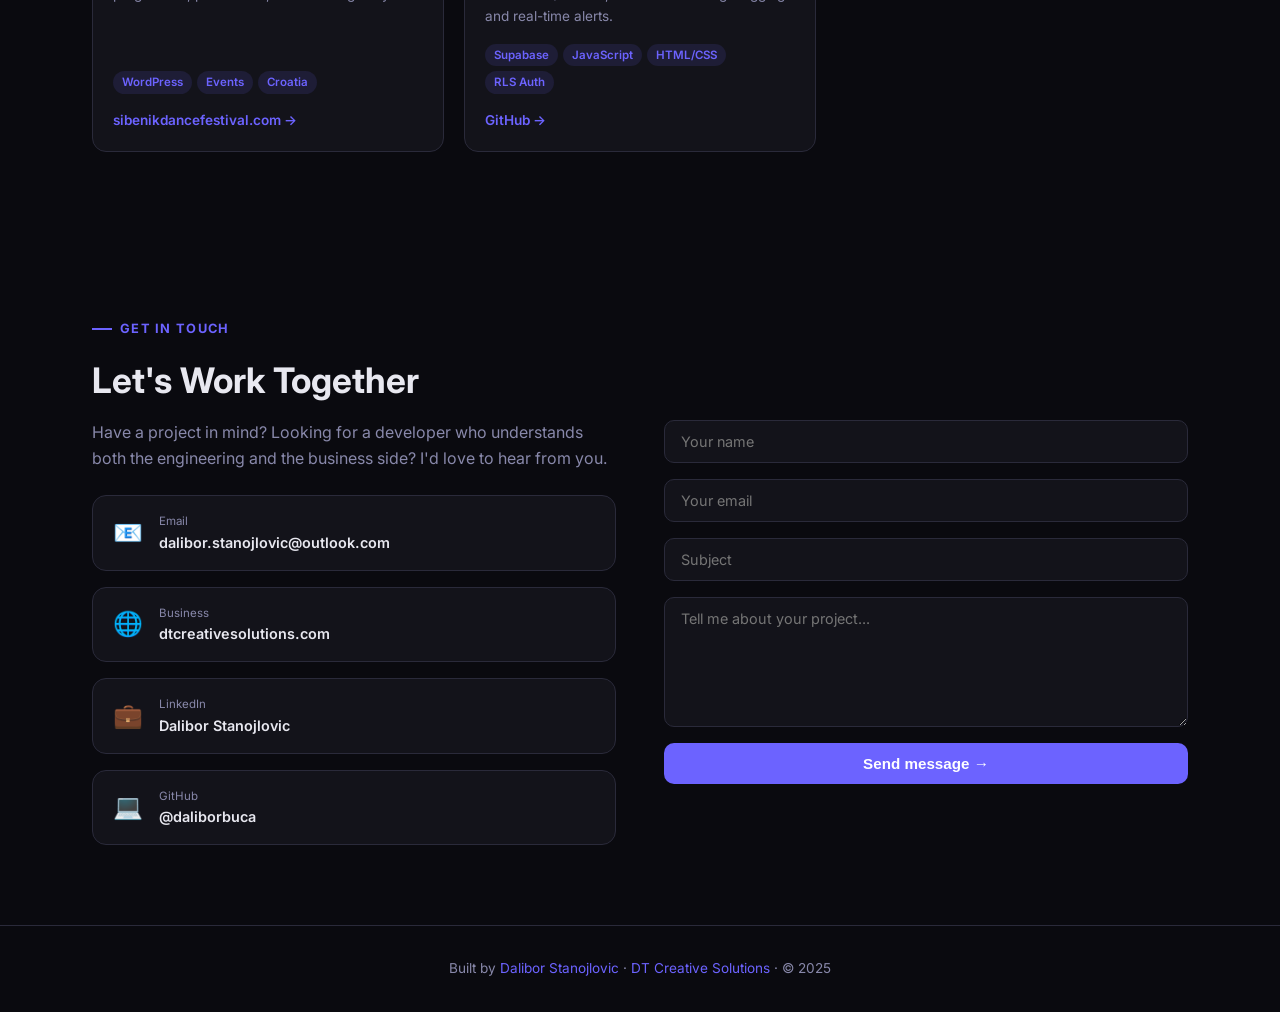
==== commit 8ab1dd71: "Update index.html" ====
--- a/portfolio/index.html
+++ b/portfolio/index.html
@@ -31,7 +31,6 @@
       font-size: 16px;
     }
 
-    /* ── NAV ── */
     nav {
       position: fixed; top: 0; left: 0; right: 0; z-index: 100;
       background: rgba(10,10,15,0.85);
@@ -46,7 +45,6 @@
     .nav-links a { color: var(--muted); text-decoration: none; font-size: 0.9rem; font-weight: 500; transition: color 0.2s; }
     .nav-links a:hover { color: var(--text); }
 
-    /* ── HERO ── */
     .hero {
       min-height: 100vh;
       display: flex; align-items: center; justify-content: center;
@@ -99,7 +97,6 @@
     .hero-stat .num { font-size: 2.2rem; font-weight: 800; color: var(--accent); }
     .hero-stat .lbl { font-size: 0.8rem; color: var(--muted); text-transform: uppercase; letter-spacing: 0.05em; }
 
-    /* ── SECTIONS ── */
     section { padding: 80px 2rem; max-width: 1160px; margin: 0 auto; }
     .section-label {
       display: inline-flex; align-items: center; gap: 8px;
@@ -110,7 +107,6 @@
     h2.section-title { font-size: clamp(1.6rem, 3vw, 2.2rem); font-weight: 700; margin-bottom: 0.75rem; }
     .section-desc { color: var(--muted); max-width: 560px; margin-bottom: 3rem; }
 
-    /* ── ABOUT ── */
     .about-grid { display: grid; grid-template-columns: 1.2fr 1fr; gap: 3rem; align-items: center; }
     @media(max-width:700px){ .about-grid { grid-template-columns: 1fr; } }
     .about-text p { color: var(--muted); margin-bottom: 1rem; }
@@ -123,7 +119,6 @@
     .stat-card .num { font-size: 2rem; font-weight: 800; color: var(--accent); }
     .stat-card .label { font-size: 0.8rem; color: var(--muted); margin-top: 4px; }
 
-    /* ── SKILLS ── */
     .skills-grid { display: flex; flex-wrap: wrap; gap: 12px; }
     .skill-tag {
       display: inline-flex; align-items: center; gap: 8px;
@@ -134,7 +129,6 @@
     .skill-tag:hover { border-color: var(--accent); color: var(--accent); }
     .skill-dot { width: 8px; height: 8px; border-radius: 50%; flex-shrink: 0; }
 
-    /* ── FILTER TABS ── */
     .filter-tabs { display: flex; gap: 8px; flex-wrap: wrap; margin-bottom: 2rem; }
     .filter-tab {
       padding: 8px 18px; border-radius: 999px; border: 1.5px solid var(--border);
@@ -144,7 +138,6 @@
     .filter-tab:hover { border-color: var(--accent); color: var(--accent); }
     .filter-tab.active { background: var(--accent); border-color: var(--accent); color: #fff; }
 
-    /* ── PROJECTS GRID ── */
     .projects-grid {
       display: grid; grid-template-columns: repeat(auto-fill, minmax(300px, 1fr)); gap: 1.25rem;
     }
@@ -167,6 +160,12 @@
       width: 200%; height: 200%; border: none;
       transform: scale(0.5); transform-origin: top left;
       pointer-events: none;
+    }
+    .project-preview img {
+      width: 100%;
+      height: 100%;
+      object-fit: cover;
+      display: block;
     }
     .preview-overlay {
       position: absolute; inset: 0;
@@ -201,7 +200,6 @@
     }
     .project-link:hover { gap: 10px; }
 
-    /* ── CONTACT ── */
     .contact-grid { display: grid; grid-template-columns: 1fr 1fr; gap: 3rem; align-items: start; }
     @media(max-width:700px){ .contact-grid { grid-template-columns: 1fr; } }
     .contact-info p { color: var(--muted); margin-bottom: 1.5rem; }
@@ -225,7 +223,6 @@
     .contact-form input:focus, .contact-form textarea:focus { border-color: var(--accent); }
     .contact-form textarea { resize: vertical; min-height: 130px; }
 
-    /* ── FOOTER ── */
     footer {
       border-top: 1px solid var(--border);
       text-align: center; padding: 2rem;
@@ -233,7 +230,6 @@
     }
     footer a { color: var(--accent); text-decoration: none; }
 
-    /* ── SCROLL REVEAL ── */
     .reveal { opacity: 0; transform: translateY(24px); transition: opacity 0.6s ease, transform 0.6s ease; }
     .reveal.visible { opacity: 1; transform: translateY(0); }
     .project-card.hidden { display: none; }
@@ -247,7 +243,6 @@
 </head>
 <body>
 
-<!-- NAV -->
 <nav>
   <a class="nav-logo" href="#"><span>D</span>alibor.</a>
   <ul class="nav-links">
@@ -259,7 +254,6 @@
   <a class="btn btn-primary" href="#contact" style="padding:8px 20px;font-size:0.85rem;">Hire me</a>
 </nav>
 
-<!-- HERO -->
 <div class="hero">
   <div class="hero-content">
     <div class="hero-badge">✅ Available for new projects</div>
@@ -278,7 +272,6 @@
   </div>
 </div>
 
-<!-- ABOUT -->
 <section id="about">
   <div class="reveal">
     <span class="section-label">About me</span>
@@ -286,8 +279,8 @@
     <div class="about-grid">
       <div class="about-text">
         <p>I'm an <strong>Electrical &amp; Computer Engineer</strong> with a strong passion for building web solutions that actually help businesses grow. I founded <strong>DT Creative Solutions</strong> to provide high-quality, custom websites and automation tools to clients across Serbia, Croatia and Germany.</p>
-        <p>My engineering background means I go beyond templates — I understand the technical side deeply and build things that are fast, reliable and maintainable. I've worked with clients in fitness, healthcare, real estate, events, hospitality and more.</p>
-        <p>I work with <strong>WordPress, JavaScript, Python, Supabase</strong> and custom HTML/CSS — picking the right tool for each job.</p>
+        <p>My engineering background means I go beyond templates and build things that are fast, reliable and maintainable. I've worked with clients in fitness, healthcare, real estate, events, hospitality and more.</p>
+        <p>I work with <strong>WordPress, JavaScript, Python, Supabase</strong> and custom HTML/CSS, picking the right tool for each job.</p>
         <div style="margin-top:1.5rem; display:flex; gap:1rem; flex-wrap:wrap;">
           <a href="https://dtcreativesolutions.com" class="btn btn-primary" target="_blank" style="font-size:0.875rem;padding:10px 20px;">DT Creative Solutions →</a>
           <a href="https://github.com/daliborbuca" class="btn btn-outline" target="_blank" style="font-size:0.875rem;padding:10px 20px;">GitHub →</a>
@@ -303,7 +296,6 @@
   </div>
 </section>
 
-<!-- SKILLS -->
 <section id="skills">
   <div class="reveal">
     <span class="section-label">Tech Stack</span>
@@ -328,12 +320,11 @@
   </div>
 </section>
 
-<!-- PROJECTS -->
 <section id="projects">
   <div class="reveal">
     <span class="section-label">My Work</span>
     <h2 class="section-title">Client Projects</h2>
-    <p class="section-desc">Real websites built for real businesses — across industries and countries.</p>
+    <p class="section-desc">Real websites built for real businesses across industries and countries.</p>
     <div class="filter-tabs">
       <button class="filter-tab active" onclick="filter('all', this)">All (16)</button>
       <button class="filter-tab" onclick="filter('business', this)">Business</button>
@@ -346,10 +337,9 @@
 
   <div class="projects-grid reveal" id="projects-grid">
 
-    <!-- made-solutions.com -->
     <div class="project-card" data-cat="business">
       <a class="project-preview" href="https://made-solutions.com" target="_blank">
-        <span>💼</span>
+        <img src="images/made-solutions.jpg" alt="Made Solutions preview">
         <div class="preview-overlay"><span>Visit site →</span></div>
       </a>
       <div class="project-body">
@@ -361,10 +351,9 @@
       </div>
     </div>
 
-    <!-- geofund.rs -->
     <div class="project-card" data-cat="business">
       <a class="project-preview" href="https://geofund.rs" target="_blank">
-        <span>🍊</span>
+        <img src="images/geofund.jpg" alt="GeoFund preview">
         <div class="preview-overlay"><span>Visit site →</span></div>
       </a>
       <div class="project-body">
@@ -376,10 +365,9 @@
       </div>
     </div>
 
-    <!-- vasilijeautomobili.com -->
     <div class="project-card" data-cat="business ecommerce">
       <a class="project-preview" href="https://vasilijeautomobili.com" target="_blank">
-        <span>🚗</span>
+        <img src="images/vasilije-automobili.jpg" alt="Vasilije Automobili preview">
         <div class="preview-overlay"><span>Visit site →</span></div>
       </a>
       <div class="project-body">
@@ -391,10 +379,9 @@
       </div>
     </div>
 
-    <!-- begemajstori.rs -->
     <div class="project-card" data-cat="business">
       <a class="project-preview" href="https://begemajstori.rs" target="_blank">
-        <span>🔧</span>
+        <img src="images/begemajstori.jpg" alt="Bege Majstori preview">
         <div class="preview-overlay"><span>Visit site →</span></div>
       </a>
       <div class="project-body">
@@ -406,10 +393,9 @@
       </div>
     </div>
 
-    <!-- irl.rs -->
     <div class="project-card" data-cat="business">
       <a class="project-preview" href="https://irl.rs" target="_blank">
-        <span>🏢</span>
+        <img src="images/irl.jpg" alt="IRL preview">
         <div class="preview-overlay"><span>Visit site →</span></div>
       </a>
       <div class="project-body">
@@ -421,10 +407,9 @@
       </div>
     </div>
 
-    <!-- macunmedzapotenciju.rs -->
     <div class="project-card" data-cat="health ecommerce">
       <a class="project-preview" href="https://macunmedzapotenciju.rs/prodavnica" target="_blank">
-        <span>🛒</span>
+        <img src="images/macun-med.jpg" alt="Macun Med preview">
         <div class="preview-overlay"><span>Visit site →</span></div>
       </a>
       <div class="project-body">
@@ -436,10 +421,9 @@
       </div>
     </div>
 
-    <!-- prizmapr.rs -->
     <div class="project-card" data-cat="business">
       <a class="project-preview" href="https://prizmapr.rs" target="_blank">
-        <span>📣</span>
+        <img src="images/prizma-pr.jpg" alt="Prizma PR preview">
         <div class="preview-overlay"><span>Visit site →</span></div>
       </a>
       <div class="project-body">
@@ -451,10 +435,9 @@
       </div>
     </div>
 
-    <!-- najammasinezadubinsko.rs -->
     <div class="project-card" data-cat="business ecommerce">
       <a class="project-preview" href="https://najammasinezadubinsko.rs" target="_blank">
-        <span>🧹</span>
+        <img src="images/najam-masine.jpg" alt="Najam Masine za Dubinsko preview">
         <div class="preview-overlay"><span>Visit site →</span></div>
       </a>
       <div class="project-body">
@@ -466,10 +449,9 @@
       </div>
     </div>
 
-    <!-- vestackodrvecealberodekor.rs -->
     <div class="project-card" data-cat="business ecommerce">
       <a class="project-preview" href="https://vestackodrvecealberodekor.rs" target="_blank">
-        <span>🌿</span>
+        <img src="images/albero-dekor.jpg" alt="Albero Dekor preview">
         <div class="preview-overlay"><span>Visit site →</span></div>
       </a>
       <div class="project-body">
@@ -481,10 +463,9 @@
       </div>
     </div>
 
-    <!-- bmpm-bau.de -->
     <div class="project-card" data-cat="business">
       <a class="project-preview" href="https://bmpm-bau.de" target="_blank">
-        <span>🏗️</span>
+        <img src="images/bmpm-bau.jpg" alt="BMPM Bau preview">
         <div class="preview-overlay"><span>Visit site →</span></div>
       </a>
       <div class="project-body">
@@ -496,10 +477,9 @@
       </div>
     </div>
 
-    <!-- alextherapy.rs -->
     <div class="project-card" data-cat="health">
       <a class="project-preview" href="https://alextherapy.rs" target="_blank">
-        <span>🧘</span>
+        <img src="images/alex-therapy.jpg" alt="Alex Therapy preview">
         <div class="preview-overlay"><span>Visit site →</span></div>
       </a>
       <div class="project-body">
@@ -511,10 +491,9 @@
       </div>
     </div>
 
-    <!-- aparatura-lab.com -->
     <div class="project-card" data-cat="business">
       <a class="project-preview" href="https://aparatura-lab.com/en/home" target="_blank">
-        <span>🔬</span>
+        <img src="images/aparatura-lab.jpg" alt="Aparatura Lab preview">
         <div class="preview-overlay"><span>Visit site →</span></div>
       </a>
       <div class="project-body">
@@ -526,10 +505,9 @@
       </div>
     </div>
 
-    <!-- taopatch-srbija.com -->
     <div class="project-card" data-cat="health ecommerce">
       <a class="project-preview" href="https://taopatch-srbija.com" target="_blank">
-        <span>🩹</span>
+        <img src="images/tao-patch.jpg" alt="Tao Patch Serbia preview">
         <div class="preview-overlay"><span>Visit site →</span></div>
       </a>
       <div class="project-body">
@@ -541,10 +519,9 @@
       </div>
     </div>
 
-    <!-- powerhousegym.rs -->
     <div class="project-card" data-cat="health">
       <a class="project-preview" href="https://powerhousegym.rs" target="_blank">
-        <span>💪</span>
+        <img src="images/powerhouse-gym.jpg" alt="Powerhouse Gym preview">
         <div class="preview-overlay"><span>Visit site →</span></div>
       </a>
       <div class="project-body">
@@ -556,10 +533,9 @@
       </div>
     </div>
 
-    <!-- vsfitness.online -->
     <div class="project-card" data-cat="health">
       <a class="project-preview" href="https://vsfitness.online" target="_blank">
-        <span>🏋️</span>
+        <img src="images/vs-fitness.jpg" alt="VS Fitness preview">
         <div class="preview-overlay"><span>Visit site →</span></div>
       </a>
       <div class="project-body">
@@ -571,10 +547,9 @@
       </div>
     </div>
 
-    <!-- sibenikdancefestival.com -->
     <div class="project-card" data-cat="events">
       <a class="project-preview" href="https://sibenikdancefestival.com" target="_blank">
-        <span>💃</span>
+        <img src="images/sibenik-dance-festival.jpg" alt="Sibenik Dance Festival preview">
         <div class="preview-overlay"><span>Visit site →</span></div>
       </a>
       <div class="project-body">
@@ -586,10 +561,9 @@
       </div>
     </div>
 
-    <!-- Fleet Management App -->
     <div class="project-card" data-cat="dev">
       <a class="project-preview" href="https://github.com/daliborbuca/fleet-management-app" target="_blank">
-        <span>🚗</span>
+        <img src="images/fleet-management-app.jpg" alt="Fleet Management App preview">
         <div class="preview-overlay"><span>View on GitHub →</span></div>
       </a>
       <div class="project-body">
@@ -604,7 +578,6 @@
   </div>
 </section>
 
-<!-- CONTACT -->
 <section id="contact">
   <div class="reveal">
     <span class="section-label">Get in touch</span>
@@ -649,16 +622,18 @@
 </footer>
 
 <script>
-  // Scroll reveal
   const observer = new IntersectionObserver((entries) => {
-    entries.forEach(e => { if(e.isIntersecting) e.target.classList.add('visible'); });
+    entries.forEach(e => {
+      if (e.isIntersecting) e.target.classList.add('visible');
+    });
   }, { threshold: 0.1 });
+
   document.querySelectorAll('.reveal').forEach(el => observer.observe(el));
 
-  // Filter
   function filter(cat, btn) {
     document.querySelectorAll('.filter-tab').forEach(t => t.classList.remove('active'));
     btn.classList.add('active');
+
     document.querySelectorAll('.project-card').forEach(card => {
       if (cat === 'all') {
         card.classList.remove('hidden');
@@ -669,23 +644,34 @@
     });
   }
 
-  // Contact form
   function handleForm(e) {
     e.preventDefault();
     const btn = e.target.querySelector('button');
     btn.textContent = '✓ Message sent!';
-    btn.style.background = '#43e97b'; btn.style.color = '#000';
-    setTimeout(() => { btn.textContent = 'Send message →'; btn.style.background = ''; btn.style.color = ''; }, 3000);
+    btn.style.background = '#43e97b';
+    btn.style.color = '#000';
+
+    setTimeout(() => {
+      btn.textContent = 'Send message →';
+      btn.style.background = '';
+      btn.style.color = '';
+    }, 3000);
   }
 
-  // Active nav
   const sections = document.querySelectorAll('section[id]');
   const navLinks = document.querySelectorAll('.nav-links a');
+
   window.addEventListener('scroll', () => {
     let current = '';
-    sections.forEach(s => { if(window.scrollY >= s.offsetTop - 100) current = s.getAttribute('id'); });
-    navLinks.forEach(a => { a.style.color = a.getAttribute('href') === '#'+current ? 'var(--text)' : ''; });
+    sections.forEach(s => {
+      if (window.scrollY >= s.offsetTop - 100) current = s.getAttribute('id');
+    });
+
+    navLinks.forEach(a => {
+      a.style.color = a.getAttribute('href') === '#' + current ? 'var(--text)' : '';
+    });
   });
-|/script>
+</script>
+
 </body>
 </html>
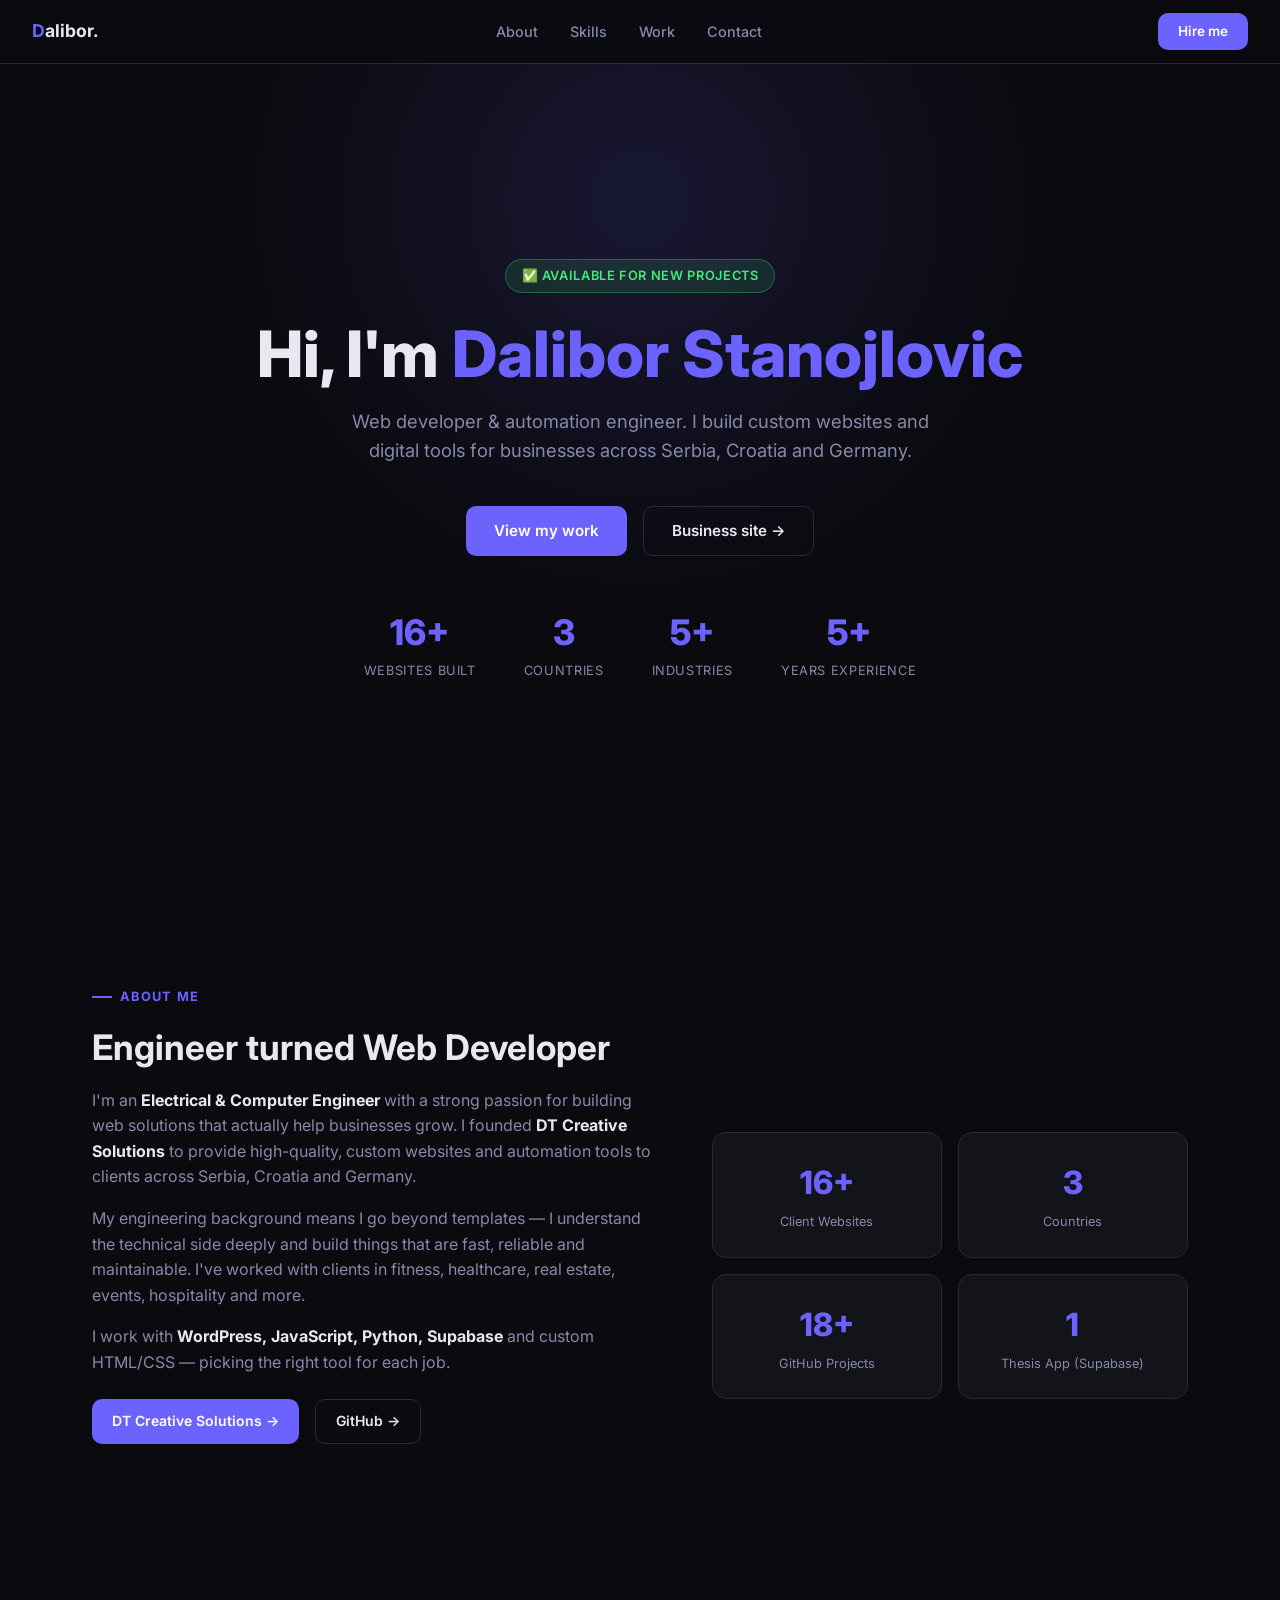
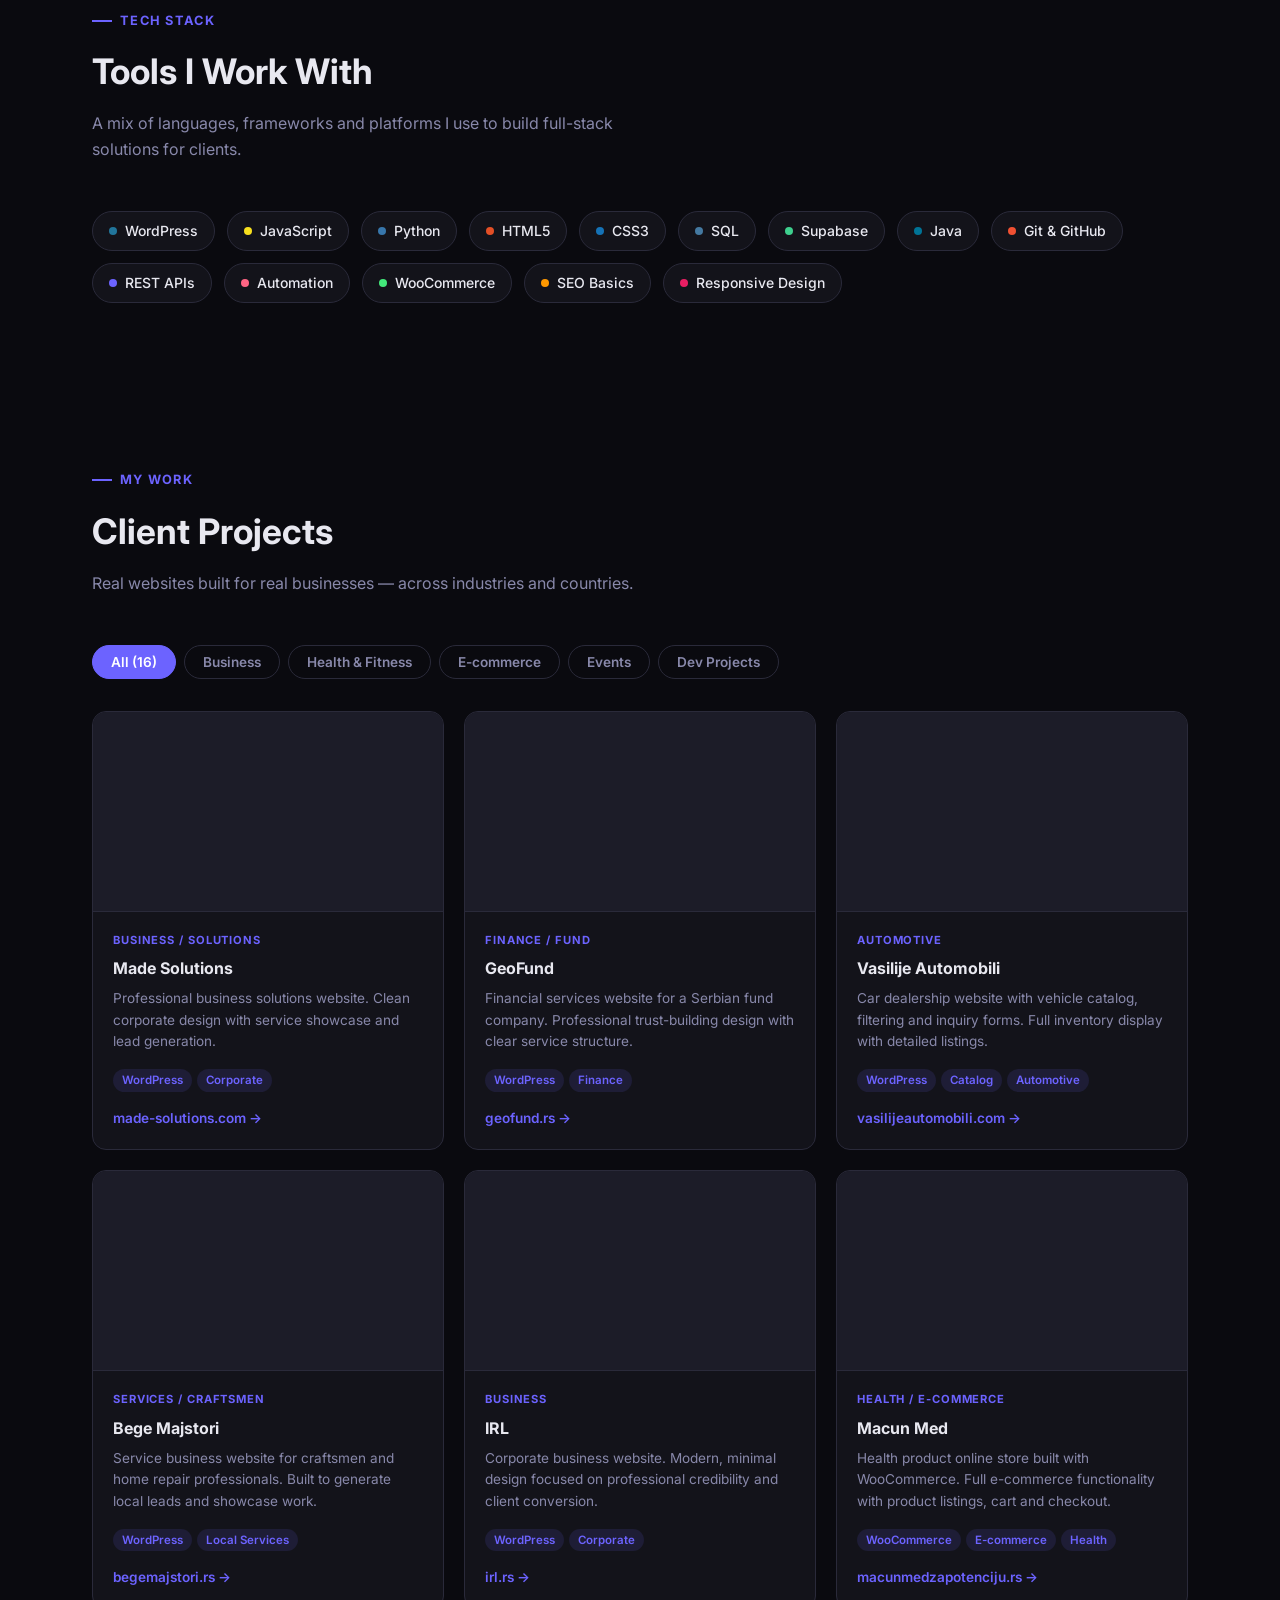
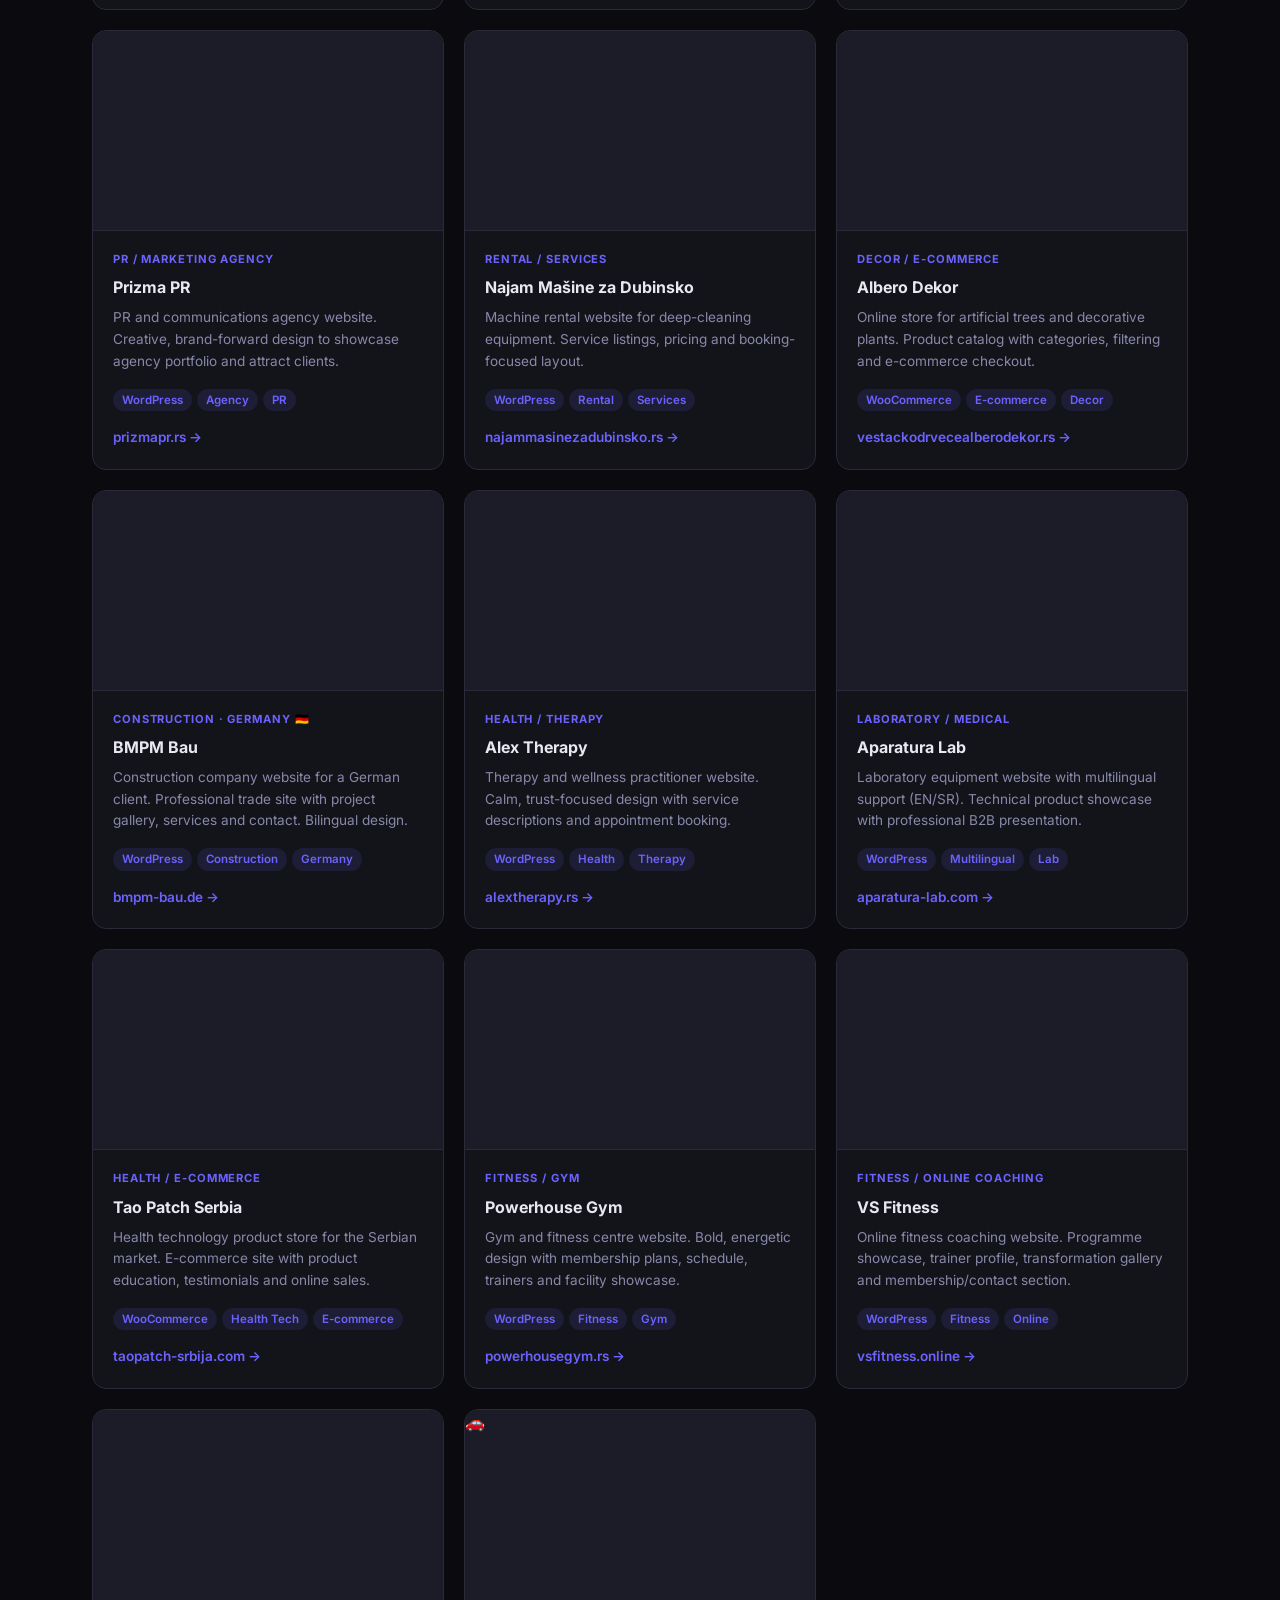
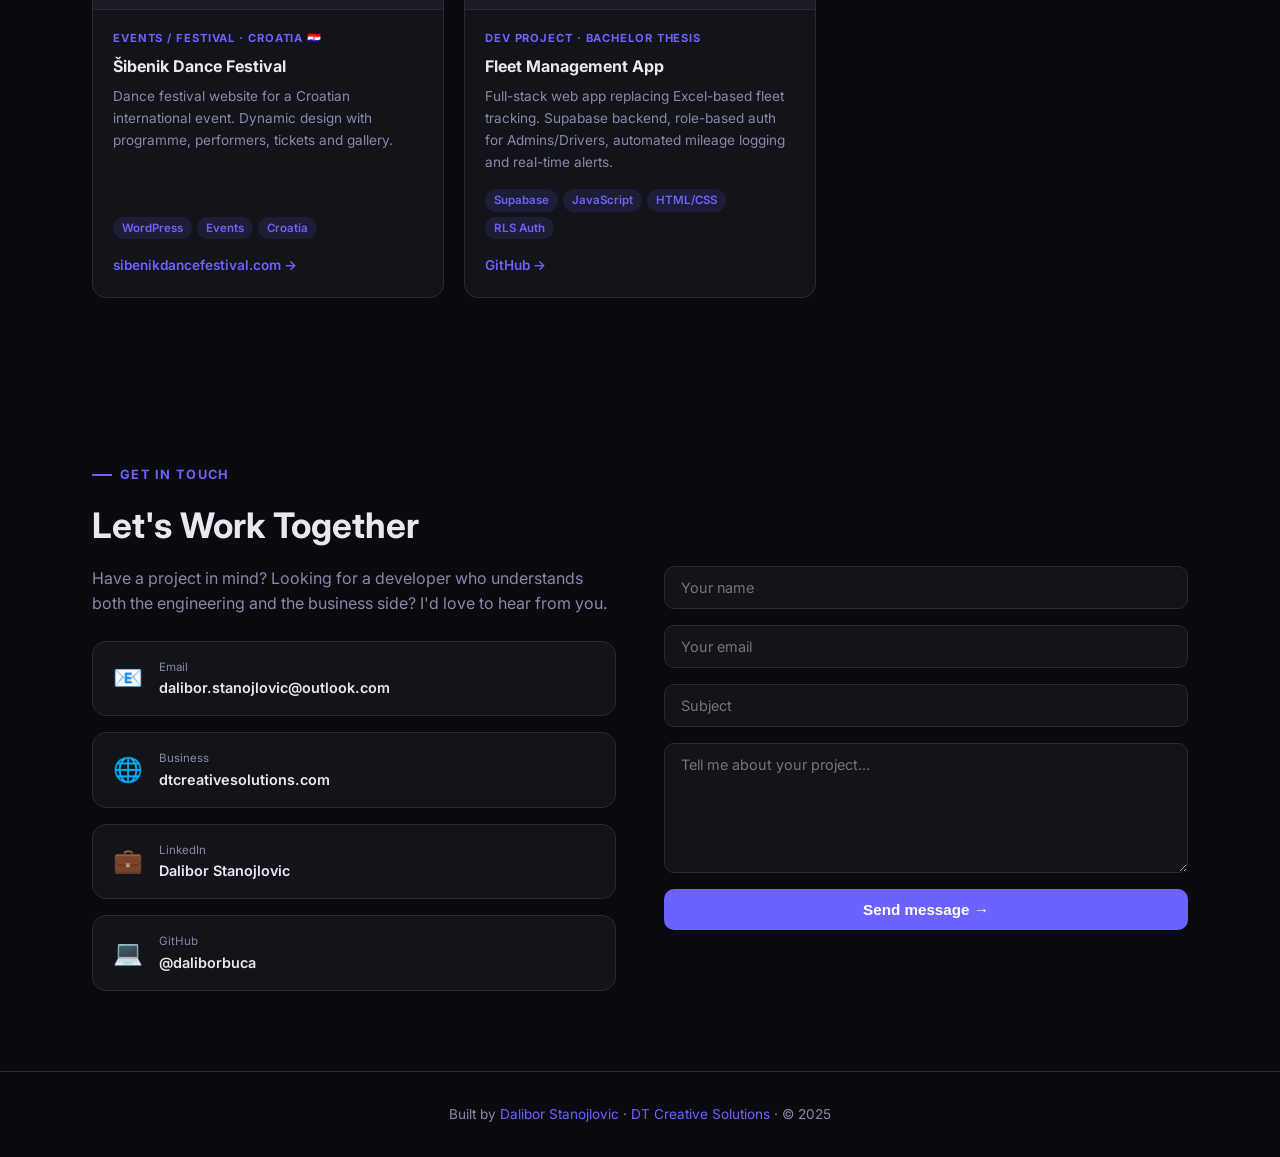
==== commit 4acd8415: "Update index.html" ====
--- a/portfolio/index.html
+++ b/portfolio/index.html
@@ -31,6 +31,7 @@
       font-size: 16px;
     }
 
+    /* ── NAV ── */
     nav {
       position: fixed; top: 0; left: 0; right: 0; z-index: 100;
       background: rgba(10,10,15,0.85);
@@ -45,6 +46,7 @@
     .nav-links a { color: var(--muted); text-decoration: none; font-size: 0.9rem; font-weight: 500; transition: color 0.2s; }
     .nav-links a:hover { color: var(--text); }
 
+    /* ── HERO ── */
     .hero {
       min-height: 100vh;
       display: flex; align-items: center; justify-content: center;
@@ -97,6 +99,7 @@
     .hero-stat .num { font-size: 2.2rem; font-weight: 800; color: var(--accent); }
     .hero-stat .lbl { font-size: 0.8rem; color: var(--muted); text-transform: uppercase; letter-spacing: 0.05em; }
 
+    /* ── SECTIONS ── */
     section { padding: 80px 2rem; max-width: 1160px; margin: 0 auto; }
     .section-label {
       display: inline-flex; align-items: center; gap: 8px;
@@ -107,6 +110,7 @@
     h2.section-title { font-size: clamp(1.6rem, 3vw, 2.2rem); font-weight: 700; margin-bottom: 0.75rem; }
     .section-desc { color: var(--muted); max-width: 560px; margin-bottom: 3rem; }
 
+    /* ── ABOUT ── */
     .about-grid { display: grid; grid-template-columns: 1.2fr 1fr; gap: 3rem; align-items: center; }
     @media(max-width:700px){ .about-grid { grid-template-columns: 1fr; } }
     .about-text p { color: var(--muted); margin-bottom: 1rem; }
@@ -119,6 +123,7 @@
     .stat-card .num { font-size: 2rem; font-weight: 800; color: var(--accent); }
     .stat-card .label { font-size: 0.8rem; color: var(--muted); margin-top: 4px; }
 
+    /* ── SKILLS ── */
     .skills-grid { display: flex; flex-wrap: wrap; gap: 12px; }
     .skill-tag {
       display: inline-flex; align-items: center; gap: 8px;
@@ -129,6 +134,7 @@
     .skill-tag:hover { border-color: var(--accent); color: var(--accent); }
     .skill-dot { width: 8px; height: 8px; border-radius: 50%; flex-shrink: 0; }
 
+    /* ── FILTER TABS ── */
     .filter-tabs { display: flex; gap: 8px; flex-wrap: wrap; margin-bottom: 2rem; }
     .filter-tab {
       padding: 8px 18px; border-radius: 999px; border: 1.5px solid var(--border);
@@ -138,6 +144,7 @@
     .filter-tab:hover { border-color: var(--accent); color: var(--accent); }
     .filter-tab.active { background: var(--accent); border-color: var(--accent); color: #fff; }
 
+    /* ── PROJECTS GRID ── */
     .projects-grid {
       display: grid; grid-template-columns: repeat(auto-fill, minmax(300px, 1fr)); gap: 1.25rem;
     }
@@ -150,23 +157,17 @@
     .project-card:hover { border-color: rgba(108,99,255,0.5); transform: translateY(-5px); box-shadow: 0 16px 40px rgba(0,0,0,0.35); }
 
     .project-preview {
-      width: 100%; height: 180px; object-fit: cover;
+      width: 100%; height: 200px;
       background: var(--surface2);
-      display: flex; align-items: center; justify-content: center;
-      font-size: 2.5rem; border-bottom: 1px solid var(--border);
+      display: block;
+      border-bottom: 1px solid var(--border);
       text-decoration: none; overflow: hidden; position: relative;
     }
-    .project-preview iframe {
-      width: 200%; height: 200%; border: none;
-      transform: scale(0.5); transform-origin: top left;
-      pointer-events: none;
-    }
     .project-preview img {
-      width: 100%;
-      height: 100%;
-      object-fit: cover;
-      display: block;
-    }
+      width: 100%; height: 100%; object-fit: cover; object-position: top;
+      display: block; transition: transform 0.4s ease;
+    }
+    .project-card:hover .project-preview img { transform: scale(1.05); }
     .preview-overlay {
       position: absolute; inset: 0;
       display: flex; align-items: center; justify-content: center;
@@ -200,6 +201,7 @@
     }
     .project-link:hover { gap: 10px; }
 
+    /* ── CONTACT ── */
     .contact-grid { display: grid; grid-template-columns: 1fr 1fr; gap: 3rem; align-items: start; }
     @media(max-width:700px){ .contact-grid { grid-template-columns: 1fr; } }
     .contact-info p { color: var(--muted); margin-bottom: 1.5rem; }
@@ -223,6 +225,7 @@
     .contact-form input:focus, .contact-form textarea:focus { border-color: var(--accent); }
     .contact-form textarea { resize: vertical; min-height: 130px; }
 
+    /* ── FOOTER ── */
     footer {
       border-top: 1px solid var(--border);
       text-align: center; padding: 2rem;
@@ -230,8 +233,8 @@
     }
     footer a { color: var(--accent); text-decoration: none; }
 
-    .reveal { opacity: 0; transform: translateY(24px); transition: opacity 0.6s ease, transform 0.6s ease; }
-    .reveal.visible { opacity: 1; transform: translateY(0); }
+    /* ── SCROLL REVEAL ── */
+    .reveal { opacity: 1; transform: translateY(0); }
     .project-card.hidden { display: none; }
 
     @media(max-width:768px){
@@ -243,6 +246,7 @@
 </head>
 <body>
 
+<!-- NAV -->
 <nav>
   <a class="nav-logo" href="#"><span>D</span>alibor.</a>
   <ul class="nav-links">
@@ -254,6 +258,7 @@
   <a class="btn btn-primary" href="#contact" style="padding:8px 20px;font-size:0.85rem;">Hire me</a>
 </nav>
 
+<!-- HERO -->
 <div class="hero">
   <div class="hero-content">
     <div class="hero-badge">✅ Available for new projects</div>
@@ -272,6 +277,7 @@
   </div>
 </div>
 
+<!-- ABOUT -->
 <section id="about">
   <div class="reveal">
     <span class="section-label">About me</span>
@@ -279,8 +285,8 @@
     <div class="about-grid">
       <div class="about-text">
         <p>I'm an <strong>Electrical &amp; Computer Engineer</strong> with a strong passion for building web solutions that actually help businesses grow. I founded <strong>DT Creative Solutions</strong> to provide high-quality, custom websites and automation tools to clients across Serbia, Croatia and Germany.</p>
-        <p>My engineering background means I go beyond templates and build things that are fast, reliable and maintainable. I've worked with clients in fitness, healthcare, real estate, events, hospitality and more.</p>
-        <p>I work with <strong>WordPress, JavaScript, Python, Supabase</strong> and custom HTML/CSS, picking the right tool for each job.</p>
+        <p>My engineering background means I go beyond templates — I understand the technical side deeply and build things that are fast, reliable and maintainable. I've worked with clients in fitness, healthcare, real estate, events, hospitality and more.</p>
+        <p>I work with <strong>WordPress, JavaScript, Python, Supabase</strong> and custom HTML/CSS — picking the right tool for each job.</p>
         <div style="margin-top:1.5rem; display:flex; gap:1rem; flex-wrap:wrap;">
           <a href="https://dtcreativesolutions.com" class="btn btn-primary" target="_blank" style="font-size:0.875rem;padding:10px 20px;">DT Creative Solutions →</a>
           <a href="https://github.com/daliborbuca" class="btn btn-outline" target="_blank" style="font-size:0.875rem;padding:10px 20px;">GitHub →</a>
@@ -296,6 +302,7 @@
   </div>
 </section>
 
+<!-- SKILLS -->
 <section id="skills">
   <div class="reveal">
     <span class="section-label">Tech Stack</span>
@@ -320,11 +327,12 @@
   </div>
 </section>
 
+<!-- PROJECTS -->
 <section id="projects">
   <div class="reveal">
     <span class="section-label">My Work</span>
     <h2 class="section-title">Client Projects</h2>
-    <p class="section-desc">Real websites built for real businesses across industries and countries.</p>
+    <p class="section-desc">Real websites built for real businesses — across industries and countries.</p>
     <div class="filter-tabs">
       <button class="filter-tab active" onclick="filter('all', this)">All (16)</button>
       <button class="filter-tab" onclick="filter('business', this)">Business</button>
@@ -337,9 +345,10 @@
 
   <div class="projects-grid reveal" id="projects-grid">
 
+    <!-- made-solutions.com -->
     <div class="project-card" data-cat="business">
       <a class="project-preview" href="https://made-solutions.com" target="_blank">
-        <img src="images/made-solutions.jpg" alt="Made Solutions preview">
+        <img src="https://image.thum.io/get/width/600/https://made-solutions.com" alt="made-solutions.com preview" loading="lazy" onerror="this.style.display='none';this.parentElement.style.display='flex';this.parentElement.style.alignItems='center';this.parentElement.style.justifyContent='center';this.parentElement.style.fontSize='3rem';">
         <div class="preview-overlay"><span>Visit site →</span></div>
       </a>
       <div class="project-body">
@@ -351,9 +360,10 @@
       </div>
     </div>
 
+    <!-- geofund.rs -->
     <div class="project-card" data-cat="business">
       <a class="project-preview" href="https://geofund.rs" target="_blank">
-        <img src="images/geofund.jpg" alt="GeoFund preview">
+        <img src="https://image.thum.io/get/width/600/https://geofund.rs" alt="geofund.rs preview" loading="lazy" onerror="this.style.display='none';this.parentElement.style.display='flex';this.parentElement.style.alignItems='center';this.parentElement.style.justifyContent='center';this.parentElement.style.fontSize='3rem';">
         <div class="preview-overlay"><span>Visit site →</span></div>
       </a>
       <div class="project-body">
@@ -365,9 +375,10 @@
       </div>
     </div>
 
+    <!-- vasilijeautomobili.com -->
     <div class="project-card" data-cat="business ecommerce">
       <a class="project-preview" href="https://vasilijeautomobili.com" target="_blank">
-        <img src="images/vasilije-automobili.jpg" alt="Vasilije Automobili preview">
+        <img src="https://image.thum.io/get/width/600/https://vasilijeautomobili.com" alt="vasilijeautomobili.com preview" loading="lazy" onerror="this.style.display='none';this.parentElement.style.display='flex';this.parentElement.style.alignItems='center';this.parentElement.style.justifyContent='center';this.parentElement.style.fontSize='3rem';">
         <div class="preview-overlay"><span>Visit site →</span></div>
       </a>
       <div class="project-body">
@@ -379,9 +390,10 @@
       </div>
     </div>
 
+    <!-- begemajstori.rs -->
     <div class="project-card" data-cat="business">
       <a class="project-preview" href="https://begemajstori.rs" target="_blank">
-        <img src="images/begemajstori.jpg" alt="Bege Majstori preview">
+        <img src="https://image.thum.io/get/width/600/https://begemajstori.rs" alt="begemajstori.rs preview" loading="lazy" onerror="this.style.display='none';this.parentElement.style.display='flex';this.parentElement.style.alignItems='center';this.parentElement.style.justifyContent='center';this.parentElement.style.fontSize='3rem';">
         <div class="preview-overlay"><span>Visit site →</span></div>
       </a>
       <div class="project-body">
@@ -393,9 +405,10 @@
       </div>
     </div>
 
+    <!-- irl.rs -->
     <div class="project-card" data-cat="business">
       <a class="project-preview" href="https://irl.rs" target="_blank">
-        <img src="images/irl.jpg" alt="IRL preview">
+        <img src="https://image.thum.io/get/width/600/https://irl.rs" alt="irl.rs preview" loading="lazy" onerror="this.style.display='none';this.parentElement.style.display='flex';this.parentElement.style.alignItems='center';this.parentElement.style.justifyContent='center';this.parentElement.style.fontSize='3rem';">
         <div class="preview-overlay"><span>Visit site →</span></div>
       </a>
       <div class="project-body">
@@ -407,9 +420,10 @@
       </div>
     </div>
 
+    <!-- macunmedzapotenciju.rs -->
     <div class="project-card" data-cat="health ecommerce">
       <a class="project-preview" href="https://macunmedzapotenciju.rs/prodavnica" target="_blank">
-        <img src="images/macun-med.jpg" alt="Macun Med preview">
+        <img src="https://image.thum.io/get/width/600/https://macunmedzapotenciju.rs/prodavnica" alt="macunmedzapotenciju.rs preview" loading="lazy" onerror="this.style.display='none';this.parentElement.style.display='flex';this.parentElement.style.alignItems='center';this.parentElement.style.justifyContent='center';this.parentElement.style.fontSize='3rem';">
         <div class="preview-overlay"><span>Visit site →</span></div>
       </a>
       <div class="project-body">
@@ -421,9 +435,10 @@
       </div>
     </div>
 
+    <!-- prizmapr.rs -->
     <div class="project-card" data-cat="business">
       <a class="project-preview" href="https://prizmapr.rs" target="_blank">
-        <img src="images/prizma-pr.jpg" alt="Prizma PR preview">
+        <img src="https://image.thum.io/get/width/600/https://prizmapr.rs" alt="prizmapr.rs preview" loading="lazy" onerror="this.style.display='none';this.parentElement.style.display='flex';this.parentElement.style.alignItems='center';this.parentElement.style.justifyContent='center';this.parentElement.style.fontSize='3rem';">
         <div class="preview-overlay"><span>Visit site →</span></div>
       </a>
       <div class="project-body">
@@ -435,9 +450,10 @@
       </div>
     </div>
 
+    <!-- najammasinezadubinsko.rs -->
     <div class="project-card" data-cat="business ecommerce">
       <a class="project-preview" href="https://najammasinezadubinsko.rs" target="_blank">
-        <img src="images/najam-masine.jpg" alt="Najam Masine za Dubinsko preview">
+        <img src="https://image.thum.io/get/width/600/https://najammasinezadubinsko.rs" alt="najammasinezadubinsko.rs preview" loading="lazy" onerror="this.style.display='none';this.parentElement.style.display='flex';this.parentElement.style.alignItems='center';this.parentElement.style.justifyContent='center';this.parentElement.style.fontSize='3rem';">
         <div class="preview-overlay"><span>Visit site →</span></div>
       </a>
       <div class="project-body">
@@ -449,9 +465,10 @@
       </div>
     </div>
 
+    <!-- vestackodrvecealberodekor.rs -->
     <div class="project-card" data-cat="business ecommerce">
       <a class="project-preview" href="https://vestackodrvecealberodekor.rs" target="_blank">
-        <img src="images/albero-dekor.jpg" alt="Albero Dekor preview">
+        <img src="https://image.thum.io/get/width/600/https://vestackodrvecealberodekor.rs" alt="vestackodrvecealberodekor.rs preview" loading="lazy" onerror="this.style.display='none';this.parentElement.style.display='flex';this.parentElement.style.alignItems='center';this.parentElement.style.justifyContent='center';this.parentElement.style.fontSize='3rem';">
         <div class="preview-overlay"><span>Visit site →</span></div>
       </a>
       <div class="project-body">
@@ -463,9 +480,10 @@
       </div>
     </div>
 
+    <!-- bmpm-bau.de -->
     <div class="project-card" data-cat="business">
       <a class="project-preview" href="https://bmpm-bau.de" target="_blank">
-        <img src="images/bmpm-bau.jpg" alt="BMPM Bau preview">
+        <img src="https://image.thum.io/get/width/600/https://bmpm-bau.de" alt="bmpm-bau.de preview" loading="lazy" onerror="this.style.display='none';this.parentElement.style.display='flex';this.parentElement.style.alignItems='center';this.parentElement.style.justifyContent='center';this.parentElement.style.fontSize='3rem';">
         <div class="preview-overlay"><span>Visit site →</span></div>
       </a>
       <div class="project-body">
@@ -477,9 +495,10 @@
       </div>
     </div>
 
+    <!-- alextherapy.rs -->
     <div class="project-card" data-cat="health">
       <a class="project-preview" href="https://alextherapy.rs" target="_blank">
-        <img src="images/alex-therapy.jpg" alt="Alex Therapy preview">
+        <img src="https://image.thum.io/get/width/600/https://alextherapy.rs" alt="alextherapy.rs preview" loading="lazy" onerror="this.style.display='none';this.parentElement.style.display='flex';this.parentElement.style.alignItems='center';this.parentElement.style.justifyContent='center';this.parentElement.style.fontSize='3rem';">
         <div class="preview-overlay"><span>Visit site →</span></div>
       </a>
       <div class="project-body">
@@ -491,9 +510,10 @@
       </div>
     </div>
 
+    <!-- aparatura-lab.com -->
     <div class="project-card" data-cat="business">
       <a class="project-preview" href="https://aparatura-lab.com/en/home" target="_blank">
-        <img src="images/aparatura-lab.jpg" alt="Aparatura Lab preview">
+        <img src="https://image.thum.io/get/width/600/https://aparatura-lab.com/en/home" alt="aparatura-lab.com preview" loading="lazy" onerror="this.style.display='none';this.parentElement.style.display='flex';this.parentElement.style.alignItems='center';this.parentElement.style.justifyContent='center';this.parentElement.style.fontSize='3rem';">
         <div class="preview-overlay"><span>Visit site →</span></div>
       </a>
       <div class="project-body">
@@ -505,9 +525,10 @@
       </div>
     </div>
 
+    <!-- taopatch-srbija.com -->
     <div class="project-card" data-cat="health ecommerce">
       <a class="project-preview" href="https://taopatch-srbija.com" target="_blank">
-        <img src="images/tao-patch.jpg" alt="Tao Patch Serbia preview">
+        <img src="https://image.thum.io/get/width/600/https://taopatch-srbija.com" alt="taopatch-srbija.com preview" loading="lazy" onerror="this.style.display='none';this.parentElement.style.display='flex';this.parentElement.style.alignItems='center';this.parentElement.style.justifyContent='center';this.parentElement.style.fontSize='3rem';">
         <div class="preview-overlay"><span>Visit site →</span></div>
       </a>
       <div class="project-body">
@@ -519,9 +540,10 @@
       </div>
     </div>
 
+    <!-- powerhousegym.rs -->
     <div class="project-card" data-cat="health">
       <a class="project-preview" href="https://powerhousegym.rs" target="_blank">
-        <img src="images/powerhouse-gym.jpg" alt="Powerhouse Gym preview">
+        <img src="https://image.thum.io/get/width/600/https://powerhousegym.rs" alt="powerhousegym.rs preview" loading="lazy" onerror="this.style.display='none';this.parentElement.style.display='flex';this.parentElement.style.alignItems='center';this.parentElement.style.justifyContent='center';this.parentElement.style.fontSize='3rem';">
         <div class="preview-overlay"><span>Visit site →</span></div>
       </a>
       <div class="project-body">
@@ -533,9 +555,10 @@
       </div>
     </div>
 
+    <!-- vsfitness.online -->
     <div class="project-card" data-cat="health">
       <a class="project-preview" href="https://vsfitness.online" target="_blank">
-        <img src="images/vs-fitness.jpg" alt="VS Fitness preview">
+        <img src="https://image.thum.io/get/width/600/https://vsfitness.online" alt="vsfitness.online preview" loading="lazy" onerror="this.style.display='none';this.parentElement.style.display='flex';this.parentElement.style.alignItems='center';this.parentElement.style.justifyContent='center';this.parentElement.style.fontSize='3rem';">
         <div class="preview-overlay"><span>Visit site →</span></div>
       </a>
       <div class="project-body">
@@ -547,9 +570,10 @@
       </div>
     </div>
 
+    <!-- sibenikdancefestival.com -->
     <div class="project-card" data-cat="events">
       <a class="project-preview" href="https://sibenikdancefestival.com" target="_blank">
-        <img src="images/sibenik-dance-festival.jpg" alt="Sibenik Dance Festival preview">
+        <img src="https://image.thum.io/get/width/600/https://sibenikdancefestival.com" alt="sibenikdancefestival.com preview" loading="lazy" onerror="this.style.display='none';this.parentElement.style.display='flex';this.parentElement.style.alignItems='center';this.parentElement.style.justifyContent='center';this.parentElement.style.fontSize='3rem';">
         <div class="preview-overlay"><span>Visit site →</span></div>
       </a>
       <div class="project-body">
@@ -561,9 +585,10 @@
       </div>
     </div>
 
+    <!-- Fleet Management App -->
     <div class="project-card" data-cat="dev">
       <a class="project-preview" href="https://github.com/daliborbuca/fleet-management-app" target="_blank">
-        <img src="images/fleet-management-app.jpg" alt="Fleet Management App preview">
+        <span>🚗</span>
         <div class="preview-overlay"><span>View on GitHub →</span></div>
       </a>
       <div class="project-body">
@@ -578,6 +603,7 @@
   </div>
 </section>
 
+<!-- CONTACT -->
 <section id="contact">
   <div class="reveal">
     <span class="section-label">Get in touch</span>
@@ -622,18 +648,16 @@
 </footer>
 
 <script>
+  // Scroll reveal
   const observer = new IntersectionObserver((entries) => {
-    entries.forEach(e => {
-      if (e.isIntersecting) e.target.classList.add('visible');
-    });
+    entries.forEach(e => { if(e.isIntersecting) e.target.classList.add('visible'); });
   }, { threshold: 0.1 });
-
   document.querySelectorAll('.reveal').forEach(el => observer.observe(el));
 
+  // Filter
   function filter(cat, btn) {
     document.querySelectorAll('.filter-tab').forEach(t => t.classList.remove('active'));
     btn.classList.add('active');
-
     document.querySelectorAll('.project-card').forEach(card => {
       if (cat === 'all') {
         card.classList.remove('hidden');
@@ -644,34 +668,23 @@
     });
   }
 
+  // Contact form
   function handleForm(e) {
     e.preventDefault();
     const btn = e.target.querySelector('button');
     btn.textContent = '✓ Message sent!';
-    btn.style.background = '#43e97b';
-    btn.style.color = '#000';
-
-    setTimeout(() => {
-      btn.textContent = 'Send message →';
-      btn.style.background = '';
-      btn.style.color = '';
-    }, 3000);
+    btn.style.background = '#43e97b'; btn.style.color = '#000';
+    setTimeout(() => { btn.textContent = 'Send message →'; btn.style.background = ''; btn.style.color = ''; }, 3000);
   }
 
+  // Active nav
   const sections = document.querySelectorAll('section[id]');
   const navLinks = document.querySelectorAll('.nav-links a');
-
   window.addEventListener('scroll', () => {
     let current = '';
-    sections.forEach(s => {
-      if (window.scrollY >= s.offsetTop - 100) current = s.getAttribute('id');
-    });
-
-    navLinks.forEach(a => {
-      a.style.color = a.getAttribute('href') === '#' + current ? 'var(--text)' : '';
-    });
+    sections.forEach(s => { if(window.scrollY >= s.offsetTop - 100) current = s.getAttribute('id'); });
+    navLinks.forEach(a => { a.style.color = a.getAttribute('href') === '#'+current ? 'var(--text)' : ''; });
   });
 </script>
-
 </body>
 </html>
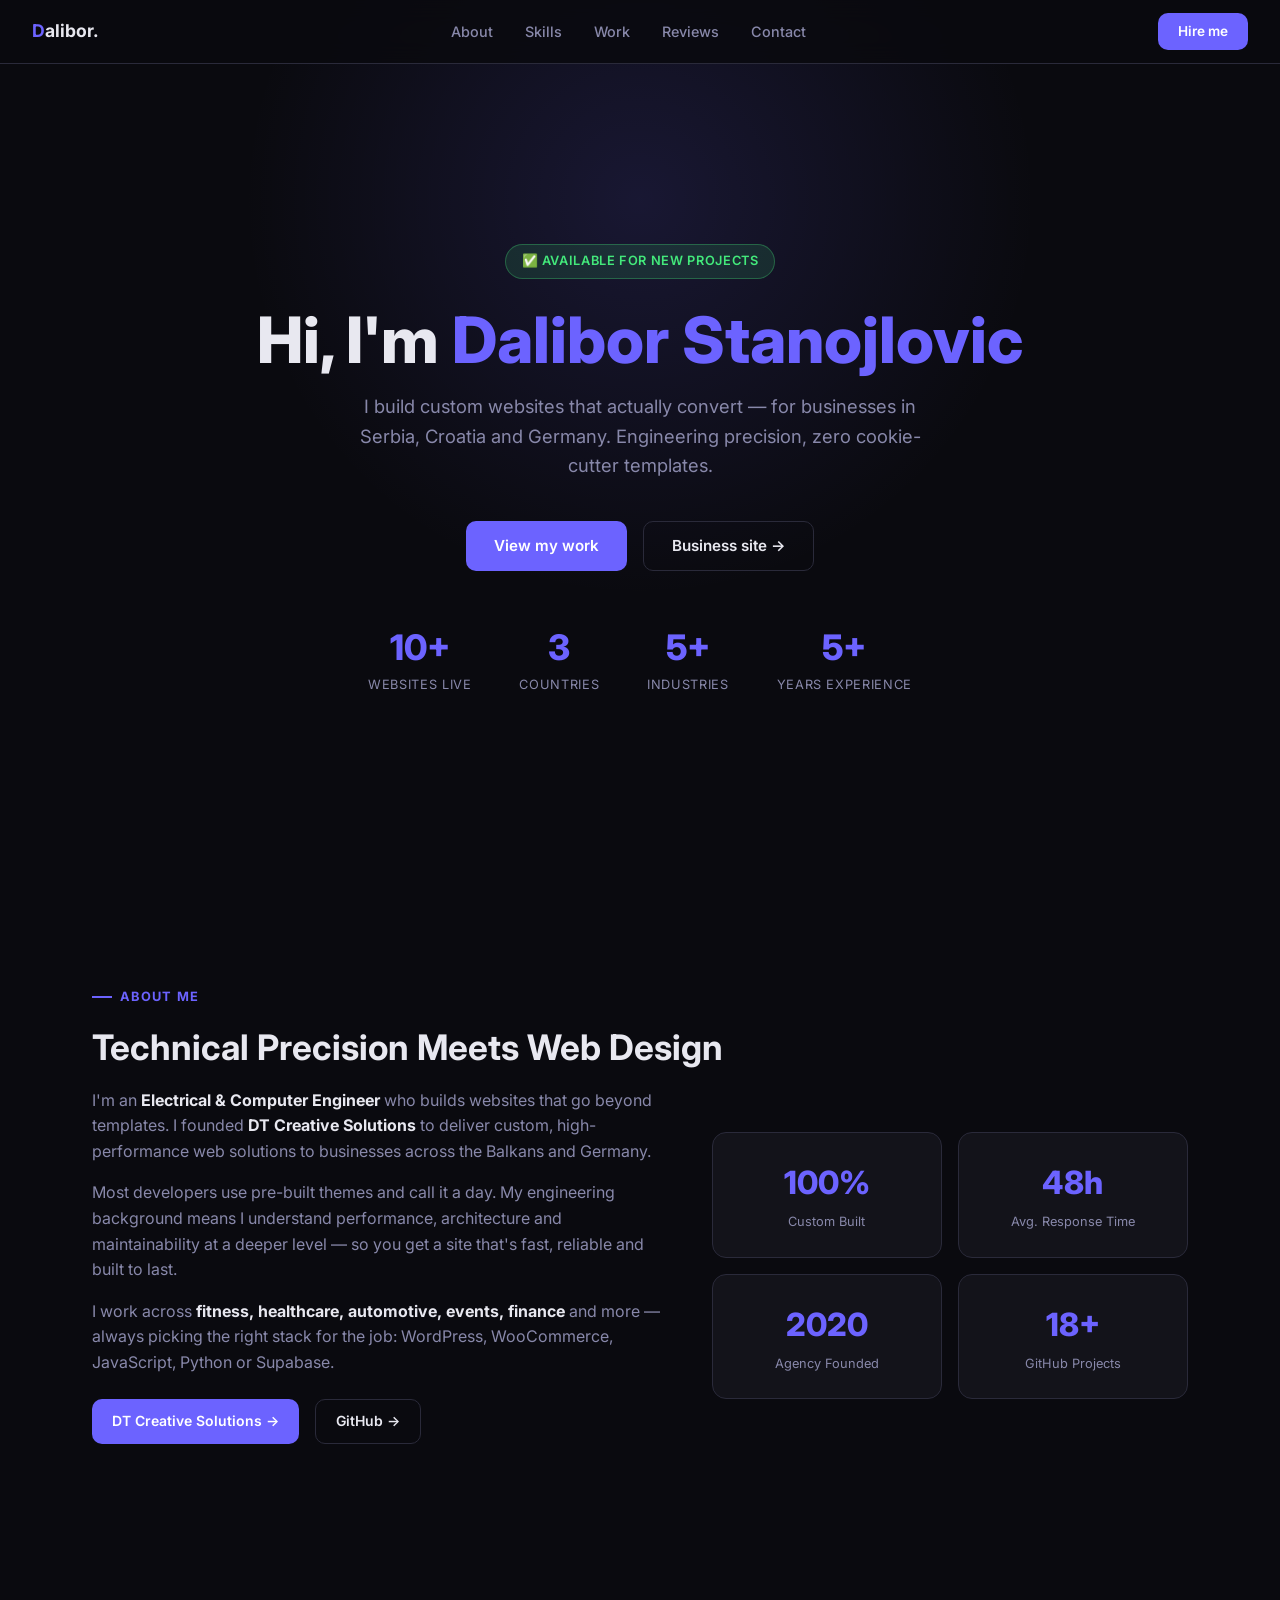
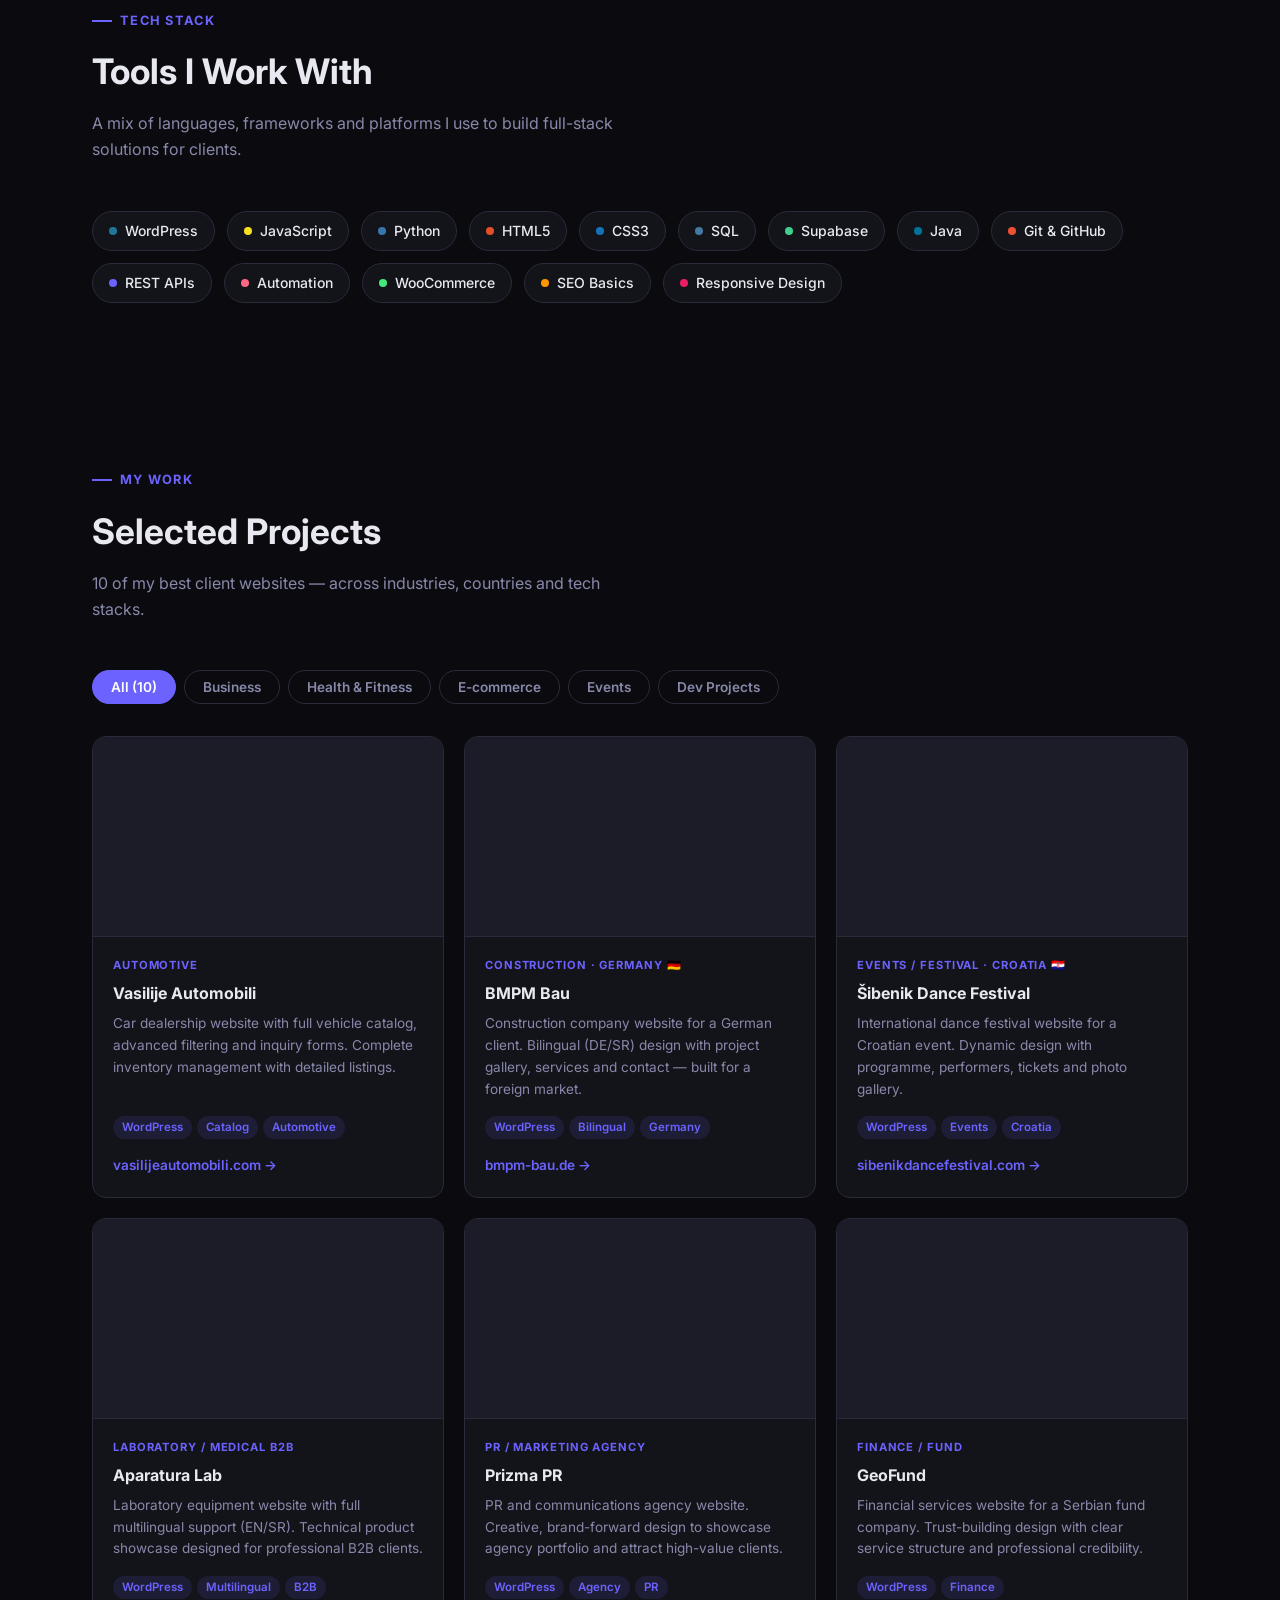
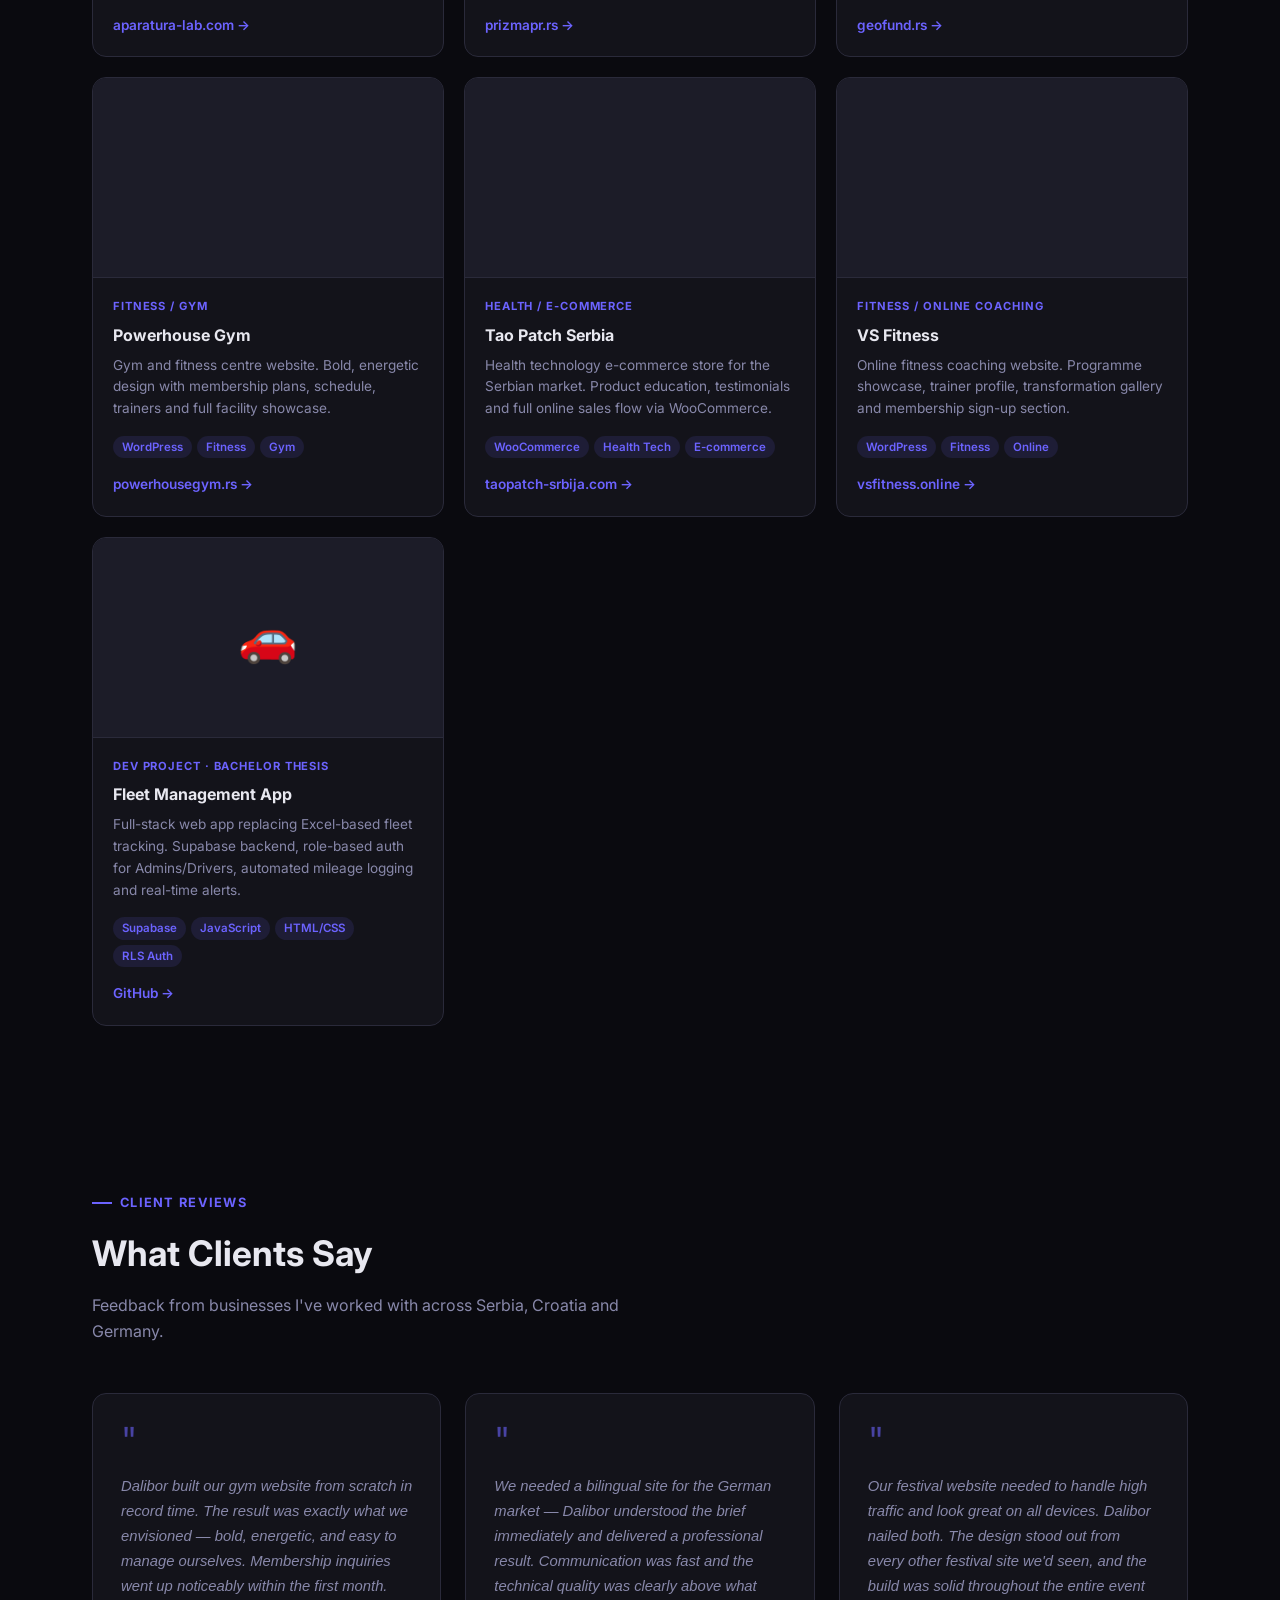
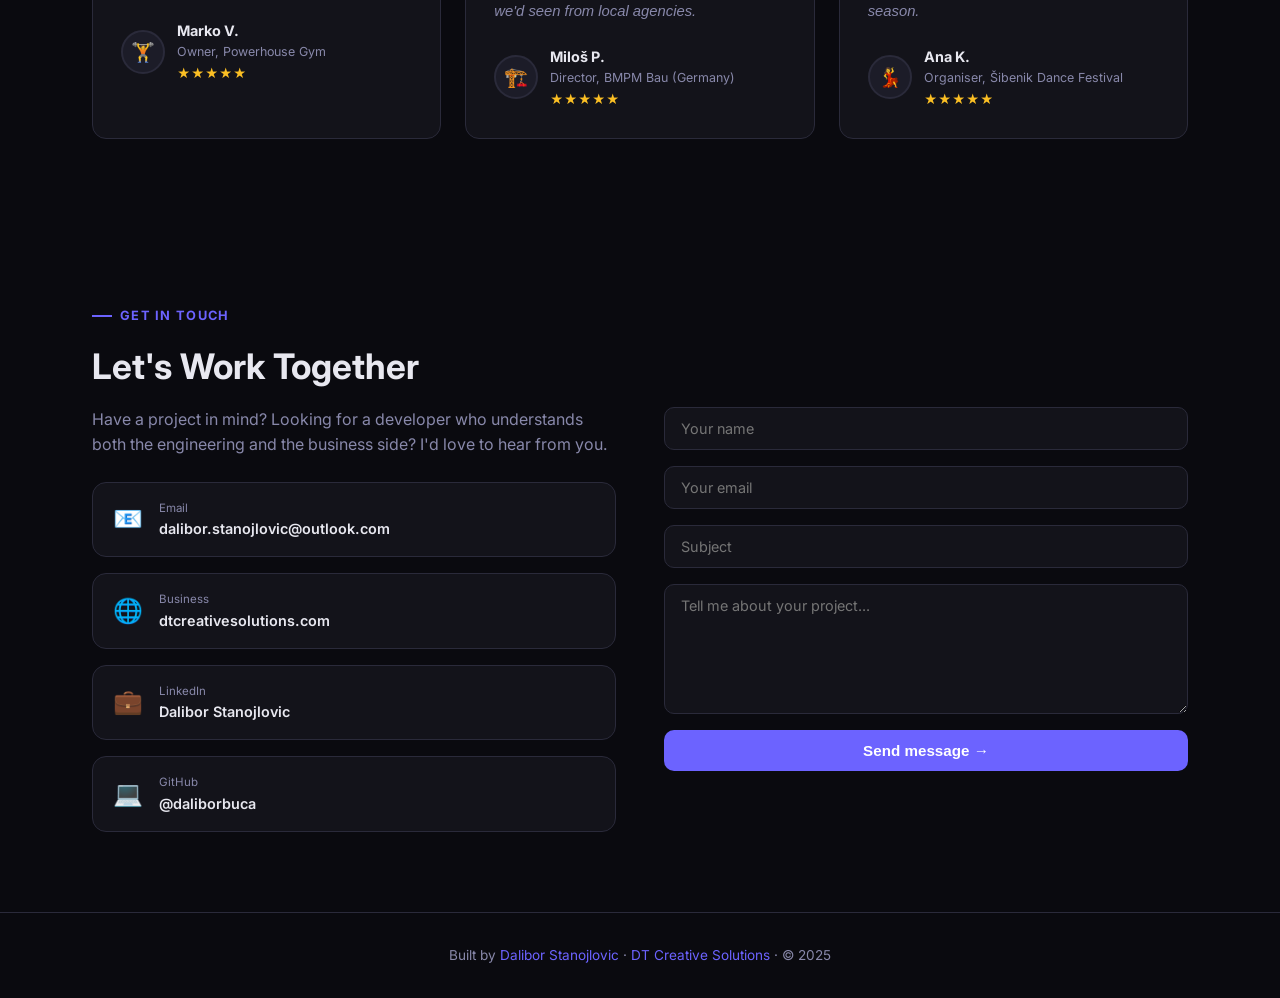
==== commit fe9942b8: "Update index.html" ====
--- a/portfolio/index.html
+++ b/portfolio/index.html
@@ -3,7 +3,7 @@
 <head>
   <meta charset="UTF-8" />
   <meta name="viewport" content="width=device-width, initial-scale=1.0"/>
-  <title>Dalibor Stanojlovic — Portfolio</title>
+  <title>Dalibor Stanojlovic — Web Developer &amp; Automation Engineer</title>
   <link href="https://fonts.googleapis.com/css2?family=Inter:wght@300;400;500;600;700;800&display=swap" rel="stylesheet"/>
   <style>
     *, *::before, *::after { box-sizing: border-box; margin: 0; padding: 0; }
@@ -201,6 +201,35 @@
     }
     .project-link:hover { gap: 10px; }
 
+    /* ── TESTIMONIALS ── */
+    .testimonials-grid {
+      display: grid; grid-template-columns: repeat(auto-fill, minmax(300px, 1fr)); gap: 1.5rem;
+    }
+    .testimonial-card {
+      background: var(--surface); border: 1px solid var(--border);
+      border-radius: var(--radius); padding: 1.75rem;
+      position: relative; transition: border-color 0.2s;
+    }
+    .testimonial-card:hover { border-color: rgba(108,99,255,0.4); }
+    .testimonial-quote {
+      font-size: 2.5rem; line-height: 1; color: var(--accent);
+      margin-bottom: 0.75rem; opacity: 0.6;
+    }
+    .testimonial-text {
+      color: var(--muted); font-size: 0.925rem; line-height: 1.7;
+      margin-bottom: 1.25rem; font-style: italic;
+    }
+    .testimonial-author { display: flex; align-items: center; gap: 0.75rem; }
+    .testimonial-avatar {
+      width: 44px; height: 44px; border-radius: 50%;
+      background: var(--surface2); border: 2px solid var(--border);
+      display: flex; align-items: center; justify-content: center;
+      font-size: 1.2rem; flex-shrink: 0;
+    }
+    .testimonial-name { font-weight: 700; font-size: 0.9rem; }
+    .testimonial-role { font-size: 0.78rem; color: var(--muted); }
+    .testimonial-stars { color: #fbbf24; font-size: 0.8rem; margin-top: 2px; letter-spacing: 1px; }
+
     /* ── CONTACT ── */
     .contact-grid { display: grid; grid-template-columns: 1fr 1fr; gap: 3rem; align-items: start; }
     @media(max-width:700px){ .contact-grid { grid-template-columns: 1fr; } }
@@ -253,6 +282,7 @@
     <li><a href="#about">About</a></li>
     <li><a href="#skills">Skills</a></li>
     <li><a href="#projects">Work</a></li>
+    <li><a href="#testimonials">Reviews</a></li>
     <li><a href="#contact">Contact</a></li>
   </ul>
   <a class="btn btn-primary" href="#contact" style="padding:8px 20px;font-size:0.85rem;">Hire me</a>
@@ -263,13 +293,13 @@
   <div class="hero-content">
     <div class="hero-badge">✅ Available for new projects</div>
     <h1>Hi, I'm <span class="name">Dalibor Stanojlovic</span></h1>
-    <p class="hero-sub">Web developer &amp; automation engineer. I build custom websites and digital tools for businesses across Serbia, Croatia and Germany.</p>
+    <p class="hero-sub">I build custom websites that actually convert — for businesses in Serbia, Croatia and Germany. Engineering precision, zero cookie-cutter templates.</p>
     <div class="hero-btns">
       <a href="#projects" class="btn btn-primary">View my work</a>
       <a href="https://dtcreativesolutions.com" class="btn btn-outline" target="_blank">Business site →</a>
     </div>
     <div class="hero-stats">
-      <div class="hero-stat"><div class="num">16+</div><div class="lbl">Websites Built</div></div>
+      <div class="hero-stat"><div class="num">10+</div><div class="lbl">Websites Live</div></div>
       <div class="hero-stat"><div class="num">3</div><div class="lbl">Countries</div></div>
       <div class="hero-stat"><div class="num">5+</div><div class="lbl">Industries</div></div>
       <div class="hero-stat"><div class="num">5+</div><div class="lbl">Years Experience</div></div>
@@ -281,22 +311,22 @@
 <section id="about">
   <div class="reveal">
     <span class="section-label">About me</span>
-    <h2 class="section-title">Engineer turned Web Developer</h2>
+    <h2 class="section-title">Technical Precision Meets Web Design</h2>
     <div class="about-grid">
       <div class="about-text">
-        <p>I'm an <strong>Electrical &amp; Computer Engineer</strong> with a strong passion for building web solutions that actually help businesses grow. I founded <strong>DT Creative Solutions</strong> to provide high-quality, custom websites and automation tools to clients across Serbia, Croatia and Germany.</p>
-        <p>My engineering background means I go beyond templates — I understand the technical side deeply and build things that are fast, reliable and maintainable. I've worked with clients in fitness, healthcare, real estate, events, hospitality and more.</p>
-        <p>I work with <strong>WordPress, JavaScript, Python, Supabase</strong> and custom HTML/CSS — picking the right tool for each job.</p>
+        <p>I'm an <strong>Electrical &amp; Computer Engineer</strong> who builds websites that go beyond templates. I founded <strong>DT Creative Solutions</strong> to deliver custom, high-performance web solutions to businesses across the Balkans and Germany.</p>
+        <p>Most developers use pre-built themes and call it a day. My engineering background means I understand performance, architecture and maintainability at a deeper level — so you get a site that's fast, reliable and built to last.</p>
+        <p>I work across <strong>fitness, healthcare, automotive, events, finance</strong> and more — always picking the right stack for the job: WordPress, WooCommerce, JavaScript, Python or Supabase.</p>
         <div style="margin-top:1.5rem; display:flex; gap:1rem; flex-wrap:wrap;">
           <a href="https://dtcreativesolutions.com" class="btn btn-primary" target="_blank" style="font-size:0.875rem;padding:10px 20px;">DT Creative Solutions →</a>
           <a href="https://github.com/daliborbuca" class="btn btn-outline" target="_blank" style="font-size:0.875rem;padding:10px 20px;">GitHub →</a>
         </div>
       </div>
       <div class="about-stats">
-        <div class="stat-card"><div class="num">16+</div><div class="label">Client Websites</div></div>
-        <div class="stat-card"><div class="num">3</div><div class="label">Countries</div></div>
+        <div class="stat-card"><div class="num">100%</div><div class="label">Custom Built</div></div>
+        <div class="stat-card"><div class="num">48h</div><div class="label">Avg. Response Time</div></div>
+        <div class="stat-card"><div class="num">2020</div><div class="label">Agency Founded</div></div>
         <div class="stat-card"><div class="num">18+</div><div class="label">GitHub Projects</div></div>
-        <div class="stat-card"><div class="num">1</div><div class="label">Thesis App (Supabase)</div></div>
       </div>
     </div>
   </div>
@@ -331,10 +361,10 @@
 <section id="projects">
   <div class="reveal">
     <span class="section-label">My Work</span>
-    <h2 class="section-title">Client Projects</h2>
-    <p class="section-desc">Real websites built for real businesses — across industries and countries.</p>
+    <h2 class="section-title">Selected Projects</h2>
+    <p class="section-desc">10 of my best client websites — across industries, countries and tech stacks.</p>
     <div class="filter-tabs">
-      <button class="filter-tab active" onclick="filter('all', this)">All (16)</button>
+      <button class="filter-tab active" onclick="filter('all', this)">All (10)</button>
       <button class="filter-tab" onclick="filter('business', this)">Business</button>
       <button class="filter-tab" onclick="filter('health', this)">Health &amp; Fitness</button>
       <button class="filter-tab" onclick="filter('ecommerce', this)">E-commerce</button>
@@ -345,18 +375,78 @@
 
   <div class="projects-grid reveal" id="projects-grid">
 
-    <!-- made-solutions.com -->
+    <!-- vasilijeautomobili.com -->
+    <div class="project-card" data-cat="business ecommerce">
+      <a class="project-preview" href="https://vasilijeautomobili.com" target="_blank">
+        <img src="https://image.thum.io/get/width/600/https://vasilijeautomobili.com" alt="vasilijeautomobili.com preview" loading="lazy" onerror="this.style.display='none';this.parentElement.style.display='flex';this.parentElement.style.alignItems='center';this.parentElement.style.justifyContent='center';this.parentElement.style.fontSize='3rem';">
+        <div class="preview-overlay"><span>Visit site →</span></div>
+      </a>
+      <div class="project-body">
+        <div class="project-cat">Automotive</div>
+        <h3>Vasilije Automobili</h3>
+        <p class="project-desc">Car dealership website with full vehicle catalog, advanced filtering and inquiry forms. Complete inventory management with detailed listings.</p>
+        <div class="project-tags"><span class="tag">WordPress</span><span class="tag">Catalog</span><span class="tag">Automotive</span></div>
+        <a class="project-link" href="https://vasilijeautomobili.com" target="_blank">vasilijeautomobili.com →</a>
+      </div>
+    </div>
+
+    <!-- bmpm-bau.de -->
     <div class="project-card" data-cat="business">
-      <a class="project-preview" href="https://made-solutions.com" target="_blank">
-        <img src="https://image.thum.io/get/width/600/https://made-solutions.com" alt="made-solutions.com preview" loading="lazy" onerror="this.style.display='none';this.parentElement.style.display='flex';this.parentElement.style.alignItems='center';this.parentElement.style.justifyContent='center';this.parentElement.style.fontSize='3rem';">
-        <div class="preview-overlay"><span>Visit site →</span></div>
-      </a>
-      <div class="project-body">
-        <div class="project-cat">Business / Solutions</div>
-        <h3>Made Solutions</h3>
-        <p class="project-desc">Professional business solutions website. Clean corporate design with service showcase and lead generation.</p>
-        <div class="project-tags"><span class="tag">WordPress</span><span class="tag">Corporate</span></div>
-        <a class="project-link" href="https://made-solutions.com" target="_blank">made-solutions.com →</a>
+      <a class="project-preview" href="https://bmpm-bau.de" target="_blank">
+        <img src="https://image.thum.io/get/width/600/https://bmpm-bau.de" alt="bmpm-bau.de preview" loading="lazy" onerror="this.style.display='none';this.parentElement.style.display='flex';this.parentElement.style.alignItems='center';this.parentElement.style.justifyContent='center';this.parentElement.style.fontSize='3rem';">
+        <div class="preview-overlay"><span>Visit site →</span></div>
+      </a>
+      <div class="project-body">
+        <div class="project-cat">Construction · Germany 🇩🇪</div>
+        <h3>BMPM Bau</h3>
+        <p class="project-desc">Construction company website for a German client. Bilingual (DE/SR) design with project gallery, services and contact — built for a foreign market.</p>
+        <div class="project-tags"><span class="tag">WordPress</span><span class="tag">Bilingual</span><span class="tag">Germany</span></div>
+        <a class="project-link" href="https://bmpm-bau.de" target="_blank">bmpm-bau.de →</a>
+      </div>
+    </div>
+
+    <!-- sibenikdancefestival.com -->
+    <div class="project-card" data-cat="events">
+      <a class="project-preview" href="https://sibenikdancefestival.com" target="_blank">
+        <img src="https://image.thum.io/get/width/600/https://sibenikdancefestival.com" alt="sibenikdancefestival.com preview" loading="lazy" onerror="this.style.display='none';this.parentElement.style.display='flex';this.parentElement.style.alignItems='center';this.parentElement.style.justifyContent='center';this.parentElement.style.fontSize='3rem';">
+        <div class="preview-overlay"><span>Visit site →</span></div>
+      </a>
+      <div class="project-body">
+        <div class="project-cat">Events / Festival · Croatia 🇭🇷</div>
+        <h3>Šibenik Dance Festival</h3>
+        <p class="project-desc">International dance festival website for a Croatian event. Dynamic design with programme, performers, tickets and photo gallery.</p>
+        <div class="project-tags"><span class="tag">WordPress</span><span class="tag">Events</span><span class="tag">Croatia</span></div>
+        <a class="project-link" href="https://sibenikdancefestival.com" target="_blank">sibenikdancefestival.com →</a>
+      </div>
+    </div>
+
+    <!-- aparatura-lab.com -->
+    <div class="project-card" data-cat="business">
+      <a class="project-preview" href="https://aparatura-lab.com/en/home" target="_blank">
+        <img src="https://image.thum.io/get/width/600/https://aparatura-lab.com/en/home" alt="aparatura-lab.com preview" loading="lazy" onerror="this.style.display='none';this.parentElement.style.display='flex';this.parentElement.style.alignItems='center';this.parentElement.style.justifyContent='center';this.parentElement.style.fontSize='3rem';">
+        <div class="preview-overlay"><span>Visit site →</span></div>
+      </a>
+      <div class="project-body">
+        <div class="project-cat">Laboratory / Medical B2B</div>
+        <h3>Aparatura Lab</h3>
+        <p class="project-desc">Laboratory equipment website with full multilingual support (EN/SR). Technical product showcase designed for professional B2B clients.</p>
+        <div class="project-tags"><span class="tag">WordPress</span><span class="tag">Multilingual</span><span class="tag">B2B</span></div>
+        <a class="project-link" href="https://aparatura-lab.com/en/home" target="_blank">aparatura-lab.com →</a>
+      </div>
+    </div>
+
+    <!-- prizmapr.rs -->
+    <div class="project-card" data-cat="business">
+      <a class="project-preview" href="https://prizmapr.rs" target="_blank">
+        <img src="https://image.thum.io/get/width/600/https://prizmapr.rs" alt="prizmapr.rs preview" loading="lazy" onerror="this.style.display='none';this.parentElement.style.display='flex';this.parentElement.style.alignItems='center';this.parentElement.style.justifyContent='center';this.parentElement.style.fontSize='3rem';">
+        <div class="preview-overlay"><span>Visit site →</span></div>
+      </a>
+      <div class="project-body">
+        <div class="project-cat">PR / Marketing Agency</div>
+        <h3>Prizma PR</h3>
+        <p class="project-desc">PR and communications agency website. Creative, brand-forward design to showcase agency portfolio and attract high-value clients.</p>
+        <div class="project-tags"><span class="tag">WordPress</span><span class="tag">Agency</span><span class="tag">PR</span></div>
+        <a class="project-link" href="https://prizmapr.rs" target="_blank">prizmapr.rs →</a>
       </div>
     </div>
 
@@ -369,159 +459,24 @@
       <div class="project-body">
         <div class="project-cat">Finance / Fund</div>
         <h3>GeoFund</h3>
-        <p class="project-desc">Financial services website for a Serbian fund company. Professional trust-building design with clear service structure.</p>
+        <p class="project-desc">Financial services website for a Serbian fund company. Trust-building design with clear service structure and professional credibility.</p>
         <div class="project-tags"><span class="tag">WordPress</span><span class="tag">Finance</span></div>
         <a class="project-link" href="https://geofund.rs" target="_blank">geofund.rs →</a>
       </div>
     </div>
 
-    <!-- vasilijeautomobili.com -->
-    <div class="project-card" data-cat="business ecommerce">
-      <a class="project-preview" href="https://vasilijeautomobili.com" target="_blank">
-        <img src="https://image.thum.io/get/width/600/https://vasilijeautomobili.com" alt="vasilijeautomobili.com preview" loading="lazy" onerror="this.style.display='none';this.parentElement.style.display='flex';this.parentElement.style.alignItems='center';this.parentElement.style.justifyContent='center';this.parentElement.style.fontSize='3rem';">
-        <div class="preview-overlay"><span>Visit site →</span></div>
-      </a>
-      <div class="project-body">
-        <div class="project-cat">Automotive</div>
-        <h3>Vasilije Automobili</h3>
-        <p class="project-desc">Car dealership website with vehicle catalog, filtering and inquiry forms. Full inventory display with detailed listings.</p>
-        <div class="project-tags"><span class="tag">WordPress</span><span class="tag">Catalog</span><span class="tag">Automotive</span></div>
-        <a class="project-link" href="https://vasilijeautomobili.com" target="_blank">vasilijeautomobili.com →</a>
-      </div>
-    </div>
-
-    <!-- begemajstori.rs -->
-    <div class="project-card" data-cat="business">
-      <a class="project-preview" href="https://begemajstori.rs" target="_blank">
-        <img src="https://image.thum.io/get/width/600/https://begemajstori.rs" alt="begemajstori.rs preview" loading="lazy" onerror="this.style.display='none';this.parentElement.style.display='flex';this.parentElement.style.alignItems='center';this.parentElement.style.justifyContent='center';this.parentElement.style.fontSize='3rem';">
-        <div class="preview-overlay"><span>Visit site →</span></div>
-      </a>
-      <div class="project-body">
-        <div class="project-cat">Services / Craftsmen</div>
-        <h3>Bege Majstori</h3>
-        <p class="project-desc">Service business website for craftsmen and home repair professionals. Built to generate local leads and showcase work.</p>
-        <div class="project-tags"><span class="tag">WordPress</span><span class="tag">Local Services</span></div>
-        <a class="project-link" href="https://begemajstori.rs" target="_blank">begemajstori.rs →</a>
-      </div>
-    </div>
-
-    <!-- irl.rs -->
-    <div class="project-card" data-cat="business">
-      <a class="project-preview" href="https://irl.rs" target="_blank">
-        <img src="https://image.thum.io/get/width/600/https://irl.rs" alt="irl.rs preview" loading="lazy" onerror="this.style.display='none';this.parentElement.style.display='flex';this.parentElement.style.alignItems='center';this.parentElement.style.justifyContent='center';this.parentElement.style.fontSize='3rem';">
-        <div class="preview-overlay"><span>Visit site →</span></div>
-      </a>
-      <div class="project-body">
-        <div class="project-cat">Business</div>
-        <h3>IRL</h3>
-        <p class="project-desc">Corporate business website. Modern, minimal design focused on professional credibility and client conversion.</p>
-        <div class="project-tags"><span class="tag">WordPress</span><span class="tag">Corporate</span></div>
-        <a class="project-link" href="https://irl.rs" target="_blank">irl.rs →</a>
-      </div>
-    </div>
-
-    <!-- macunmedzapotenciju.rs -->
-    <div class="project-card" data-cat="health ecommerce">
-      <a class="project-preview" href="https://macunmedzapotenciju.rs/prodavnica" target="_blank">
-        <img src="https://image.thum.io/get/width/600/https://macunmedzapotenciju.rs/prodavnica" alt="macunmedzapotenciju.rs preview" loading="lazy" onerror="this.style.display='none';this.parentElement.style.display='flex';this.parentElement.style.alignItems='center';this.parentElement.style.justifyContent='center';this.parentElement.style.fontSize='3rem';">
-        <div class="preview-overlay"><span>Visit site →</span></div>
-      </a>
-      <div class="project-body">
-        <div class="project-cat">Health / E-commerce</div>
-        <h3>Macun Med</h3>
-        <p class="project-desc">Health product online store built with WooCommerce. Full e-commerce functionality with product listings, cart and checkout.</p>
-        <div class="project-tags"><span class="tag">WooCommerce</span><span class="tag">E-commerce</span><span class="tag">Health</span></div>
-        <a class="project-link" href="https://macunmedzapotenciju.rs/prodavnica" target="_blank">macunmedzapotenciju.rs →</a>
-      </div>
-    </div>
-
-    <!-- prizmapr.rs -->
-    <div class="project-card" data-cat="business">
-      <a class="project-preview" href="https://prizmapr.rs" target="_blank">
-        <img src="https://image.thum.io/get/width/600/https://prizmapr.rs" alt="prizmapr.rs preview" loading="lazy" onerror="this.style.display='none';this.parentElement.style.display='flex';this.parentElement.style.alignItems='center';this.parentElement.style.justifyContent='center';this.parentElement.style.fontSize='3rem';">
-        <div class="preview-overlay"><span>Visit site →</span></div>
-      </a>
-      <div class="project-body">
-        <div class="project-cat">PR / Marketing Agency</div>
-        <h3>Prizma PR</h3>
-        <p class="project-desc">PR and communications agency website. Creative, brand-forward design to showcase agency portfolio and attract clients.</p>
-        <div class="project-tags"><span class="tag">WordPress</span><span class="tag">Agency</span><span class="tag">PR</span></div>
-        <a class="project-link" href="https://prizmapr.rs" target="_blank">prizmapr.rs →</a>
-      </div>
-    </div>
-
-    <!-- najammasinezadubinsko.rs -->
-    <div class="project-card" data-cat="business ecommerce">
-      <a class="project-preview" href="https://najammasinezadubinsko.rs" target="_blank">
-        <img src="https://image.thum.io/get/width/600/https://najammasinezadubinsko.rs" alt="najammasinezadubinsko.rs preview" loading="lazy" onerror="this.style.display='none';this.parentElement.style.display='flex';this.parentElement.style.alignItems='center';this.parentElement.style.justifyContent='center';this.parentElement.style.fontSize='3rem';">
-        <div class="preview-overlay"><span>Visit site →</span></div>
-      </a>
-      <div class="project-body">
-        <div class="project-cat">Rental / Services</div>
-        <h3>Najam Mašine za Dubinsko</h3>
-        <p class="project-desc">Machine rental website for deep-cleaning equipment. Service listings, pricing and booking-focused layout.</p>
-        <div class="project-tags"><span class="tag">WordPress</span><span class="tag">Rental</span><span class="tag">Services</span></div>
-        <a class="project-link" href="https://najammasinezadubinsko.rs" target="_blank">najammasinezadubinsko.rs →</a>
-      </div>
-    </div>
-
-    <!-- vestackodrvecealberodekor.rs -->
-    <div class="project-card" data-cat="business ecommerce">
-      <a class="project-preview" href="https://vestackodrvecealberodekor.rs" target="_blank">
-        <img src="https://image.thum.io/get/width/600/https://vestackodrvecealberodekor.rs" alt="vestackodrvecealberodekor.rs preview" loading="lazy" onerror="this.style.display='none';this.parentElement.style.display='flex';this.parentElement.style.alignItems='center';this.parentElement.style.justifyContent='center';this.parentElement.style.fontSize='3rem';">
-        <div class="preview-overlay"><span>Visit site →</span></div>
-      </a>
-      <div class="project-body">
-        <div class="project-cat">Decor / E-commerce</div>
-        <h3>Albero Dekor</h3>
-        <p class="project-desc">Online store for artificial trees and decorative plants. Product catalog with categories, filtering and e-commerce checkout.</p>
-        <div class="project-tags"><span class="tag">WooCommerce</span><span class="tag">E-commerce</span><span class="tag">Decor</span></div>
-        <a class="project-link" href="https://vestackodrvecealberodekor.rs" target="_blank">vestackodrvecealberodekor.rs →</a>
-      </div>
-    </div>
-
-    <!-- bmpm-bau.de -->
-    <div class="project-card" data-cat="business">
-      <a class="project-preview" href="https://bmpm-bau.de" target="_blank">
-        <img src="https://image.thum.io/get/width/600/https://bmpm-bau.de" alt="bmpm-bau.de preview" loading="lazy" onerror="this.style.display='none';this.parentElement.style.display='flex';this.parentElement.style.alignItems='center';this.parentElement.style.justifyContent='center';this.parentElement.style.fontSize='3rem';">
-        <div class="preview-overlay"><span>Visit site →</span></div>
-      </a>
-      <div class="project-body">
-        <div class="project-cat">Construction · Germany 🇩🇪</div>
-        <h3>BMPM Bau</h3>
-        <p class="project-desc">Construction company website for a German client. Professional trade site with project gallery, services and contact. Bilingual design.</p>
-        <div class="project-tags"><span class="tag">WordPress</span><span class="tag">Construction</span><span class="tag">Germany</span></div>
-        <a class="project-link" href="https://bmpm-bau.de" target="_blank">bmpm-bau.de →</a>
-      </div>
-    </div>
-
-    <!-- alextherapy.rs -->
+    <!-- powerhousegym.rs -->
     <div class="project-card" data-cat="health">
-      <a class="project-preview" href="https://alextherapy.rs" target="_blank">
-        <img src="https://image.thum.io/get/width/600/https://alextherapy.rs" alt="alextherapy.rs preview" loading="lazy" onerror="this.style.display='none';this.parentElement.style.display='flex';this.parentElement.style.alignItems='center';this.parentElement.style.justifyContent='center';this.parentElement.style.fontSize='3rem';">
-        <div class="preview-overlay"><span>Visit site →</span></div>
-      </a>
-      <div class="project-body">
-        <div class="project-cat">Health / Therapy</div>
-        <h3>Alex Therapy</h3>
-        <p class="project-desc">Therapy and wellness practitioner website. Calm, trust-focused design with service descriptions and appointment booking.</p>
-        <div class="project-tags"><span class="tag">WordPress</span><span class="tag">Health</span><span class="tag">Therapy</span></div>
-        <a class="project-link" href="https://alextherapy.rs" target="_blank">alextherapy.rs →</a>
-      </div>
-    </div>
-
-    <!-- aparatura-lab.com -->
-    <div class="project-card" data-cat="business">
-      <a class="project-preview" href="https://aparatura-lab.com/en/home" target="_blank">
-        <img src="https://image.thum.io/get/width/600/https://aparatura-lab.com/en/home" alt="aparatura-lab.com preview" loading="lazy" onerror="this.style.display='none';this.parentElement.style.display='flex';this.parentElement.style.alignItems='center';this.parentElement.style.justifyContent='center';this.parentElement.style.fontSize='3rem';">
-        <div class="preview-overlay"><span>Visit site →</span></div>
-      </a>
-      <div class="project-body">
-        <div class="project-cat">Laboratory / Medical</div>
-        <h3>Aparatura Lab</h3>
-        <p class="project-desc">Laboratory equipment website with multilingual support (EN/SR). Technical product showcase with professional B2B presentation.</p>
-        <div class="project-tags"><span class="tag">WordPress</span><span class="tag">Multilingual</span><span class="tag">Lab</span></div>
-        <a class="project-link" href="https://aparatura-lab.com/en/home" target="_blank">aparatura-lab.com →</a>
+      <a class="project-preview" href="https://powerhousegym.rs" target="_blank">
+        <img src="https://image.thum.io/get/width/600/https://powerhousegym.rs" alt="powerhousegym.rs preview" loading="lazy" onerror="this.style.display='none';this.parentElement.style.display='flex';this.parentElement.style.alignItems='center';this.parentElement.style.justifyContent='center';this.parentElement.style.fontSize='3rem';">
+        <div class="preview-overlay"><span>Visit site →</span></div>
+      </a>
+      <div class="project-body">
+        <div class="project-cat">Fitness / Gym</div>
+        <h3>Powerhouse Gym</h3>
+        <p class="project-desc">Gym and fitness centre website. Bold, energetic design with membership plans, schedule, trainers and full facility showcase.</p>
+        <div class="project-tags"><span class="tag">WordPress</span><span class="tag">Fitness</span><span class="tag">Gym</span></div>
+        <a class="project-link" href="https://powerhousegym.rs" target="_blank">powerhousegym.rs →</a>
       </div>
     </div>
 
@@ -534,24 +489,9 @@
       <div class="project-body">
         <div class="project-cat">Health / E-commerce</div>
         <h3>Tao Patch Serbia</h3>
-        <p class="project-desc">Health technology product store for the Serbian market. E-commerce site with product education, testimonials and online sales.</p>
+        <p class="project-desc">Health technology e-commerce store for the Serbian market. Product education, testimonials and full online sales flow via WooCommerce.</p>
         <div class="project-tags"><span class="tag">WooCommerce</span><span class="tag">Health Tech</span><span class="tag">E-commerce</span></div>
         <a class="project-link" href="https://taopatch-srbija.com" target="_blank">taopatch-srbija.com →</a>
-      </div>
-    </div>
-
-    <!-- powerhousegym.rs -->
-    <div class="project-card" data-cat="health">
-      <a class="project-preview" href="https://powerhousegym.rs" target="_blank">
-        <img src="https://image.thum.io/get/width/600/https://powerhousegym.rs" alt="powerhousegym.rs preview" loading="lazy" onerror="this.style.display='none';this.parentElement.style.display='flex';this.parentElement.style.alignItems='center';this.parentElement.style.justifyContent='center';this.parentElement.style.fontSize='3rem';">
-        <div class="preview-overlay"><span>Visit site →</span></div>
-      </a>
-      <div class="project-body">
-        <div class="project-cat">Fitness / Gym</div>
-        <h3>Powerhouse Gym</h3>
-        <p class="project-desc">Gym and fitness centre website. Bold, energetic design with membership plans, schedule, trainers and facility showcase.</p>
-        <div class="project-tags"><span class="tag">WordPress</span><span class="tag">Fitness</span><span class="tag">Gym</span></div>
-        <a class="project-link" href="https://powerhousegym.rs" target="_blank">powerhousegym.rs →</a>
       </div>
     </div>
 
@@ -564,30 +504,15 @@
       <div class="project-body">
         <div class="project-cat">Fitness / Online Coaching</div>
         <h3>VS Fitness</h3>
-        <p class="project-desc">Online fitness coaching website. Programme showcase, trainer profile, transformation gallery and membership/contact section.</p>
+        <p class="project-desc">Online fitness coaching website. Programme showcase, trainer profile, transformation gallery and membership sign-up section.</p>
         <div class="project-tags"><span class="tag">WordPress</span><span class="tag">Fitness</span><span class="tag">Online</span></div>
         <a class="project-link" href="https://vsfitness.online" target="_blank">vsfitness.online →</a>
       </div>
     </div>
 
-    <!-- sibenikdancefestival.com -->
-    <div class="project-card" data-cat="events">
-      <a class="project-preview" href="https://sibenikdancefestival.com" target="_blank">
-        <img src="https://image.thum.io/get/width/600/https://sibenikdancefestival.com" alt="sibenikdancefestival.com preview" loading="lazy" onerror="this.style.display='none';this.parentElement.style.display='flex';this.parentElement.style.alignItems='center';this.parentElement.style.justifyContent='center';this.parentElement.style.fontSize='3rem';">
-        <div class="preview-overlay"><span>Visit site →</span></div>
-      </a>
-      <div class="project-body">
-        <div class="project-cat">Events / Festival · Croatia 🇭🇷</div>
-        <h3>Šibenik Dance Festival</h3>
-        <p class="project-desc">Dance festival website for a Croatian international event. Dynamic design with programme, performers, tickets and gallery.</p>
-        <div class="project-tags"><span class="tag">WordPress</span><span class="tag">Events</span><span class="tag">Croatia</span></div>
-        <a class="project-link" href="https://sibenikdancefestival.com" target="_blank">sibenikdancefestival.com →</a>
-      </div>
-    </div>
-
     <!-- Fleet Management App -->
     <div class="project-card" data-cat="dev">
-      <a class="project-preview" href="https://github.com/daliborbuca/fleet-management-app" target="_blank">
+      <a class="project-preview" href="https://github.com/daliborbuca/fleet-management-app" target="_blank" style="display:flex;align-items:center;justify-content:center;font-size:3rem;background:var(--surface2);">
         <span>🚗</span>
         <div class="preview-overlay"><span>View on GitHub →</span></div>
       </a>
@@ -600,6 +525,57 @@
       </div>
     </div>
 
+  </div>
+</section>
+
+<!-- TESTIMONIALS -->
+<section id="testimonials">
+  <div class="reveal">
+    <span class="section-label">Client Reviews</span>
+    <h2 class="section-title">What Clients Say</h2>
+    <p class="section-desc">Feedback from businesses I've worked with across Serbia, Croatia and Germany.</p>
+    <div class="testimonials-grid">
+
+      <div class="testimonial-card">
+        <div class="testimonial-quote">"</div>
+        <p class="testimonial-text">Dalibor built our gym website from scratch in record time. The result was exactly what we envisioned — bold, energetic, and easy to manage ourselves. Membership inquiries went up noticeably within the first month.</p>
+        <div class="testimonial-author">
+          <div class="testimonial-avatar">🏋️</div>
+          <div>
+            <div class="testimonial-name">Marko V.</div>
+            <div class="testimonial-role">Owner, Powerhouse Gym</div>
+            <div class="testimonial-stars">★★★★★</div>
+          </div>
+        </div>
+      </div>
+
+      <div class="testimonial-card">
+        <div class="testimonial-quote">"</div>
+        <p class="testimonial-text">We needed a bilingual site for the German market — Dalibor understood the brief immediately and delivered a professional result. Communication was fast and the technical quality was clearly above what we'd seen from local agencies.</p>
+        <div class="testimonial-author">
+          <div class="testimonial-avatar">🏗️</div>
+          <div>
+            <div class="testimonial-name">Miloš P.</div>
+            <div class="testimonial-role">Director, BMPM Bau (Germany)</div>
+            <div class="testimonial-stars">★★★★★</div>
+          </div>
+        </div>
+      </div>
+
+      <div class="testimonial-card">
+        <div class="testimonial-quote">"</div>
+        <p class="testimonial-text">Our festival website needed to handle high traffic and look great on all devices. Dalibor nailed both. The design stood out from every other festival site we'd seen, and the build was solid throughout the entire event season.</p>
+        <div class="testimonial-author">
+          <div class="testimonial-avatar">💃</div>
+          <div>
+            <div class="testimonial-name">Ana K.</div>
+            <div class="testimonial-role">Organiser, Šibenik Dance Festival</div>
+            <div class="testimonial-stars">★★★★★</div>
+          </div>
+        </div>
+      </div>
+
+    </div>
   </div>
 </section>
 
@@ -632,10 +608,10 @@
       </div>
       <div>
         <form class="contact-form" onsubmit="handleForm(event)">
-          <input type="text" placeholder="Your name" required />
-          <input type="email" placeholder="Your email" required />
-          <input type="text" placeholder="Subject" />
-          <textarea placeholder="Tell me about your project..."></textarea>
+          <input type="text" id="f-name" placeholder="Your name" required />
+          <input type="email" id="f-email" placeholder="Your email" required />
+          <input type="text" id="f-subject" placeholder="Subject" />
+          <textarea id="f-msg" placeholder="Tell me about your project..."></textarea>
           <button type="submit" class="btn btn-primary" style="justify-content:center;">Send message →</button>
         </form>
       </div>
@@ -668,11 +644,21 @@
     });
   }
 
-  // Contact form
+  // Contact form — opens email client with pre-filled message
   function handleForm(e) {
     e.preventDefault();
+    const name = document.getElementById('f-name').value.trim();
+    const email = document.getElementById('f-email').value.trim();
+    const subject = document.getElementById('f-subject').value.trim() || 'Portfolio inquiry';
+    const msg = document.getElementById('f-msg').value.trim();
+    const body = encodeURIComponent(
+      'Name: ' + name + '\nEmail: ' + email + '\n\n' + msg
+    );
+    const mailtoLink = 'mailto:dalibor.stanojlovic@outlook.com?subject=' +
+      encodeURIComponent(subject) + '&body=' + body;
+    window.location.href = mailtoLink;
     const btn = e.target.querySelector('button');
-    btn.textContent = '✓ Message sent!';
+    btn.textContent = '✓ Opening email client...';
     btn.style.background = '#43e97b'; btn.style.color = '#000';
     setTimeout(() => { btn.textContent = 'Send message →'; btn.style.background = ''; btn.style.color = ''; }, 3000);
   }
